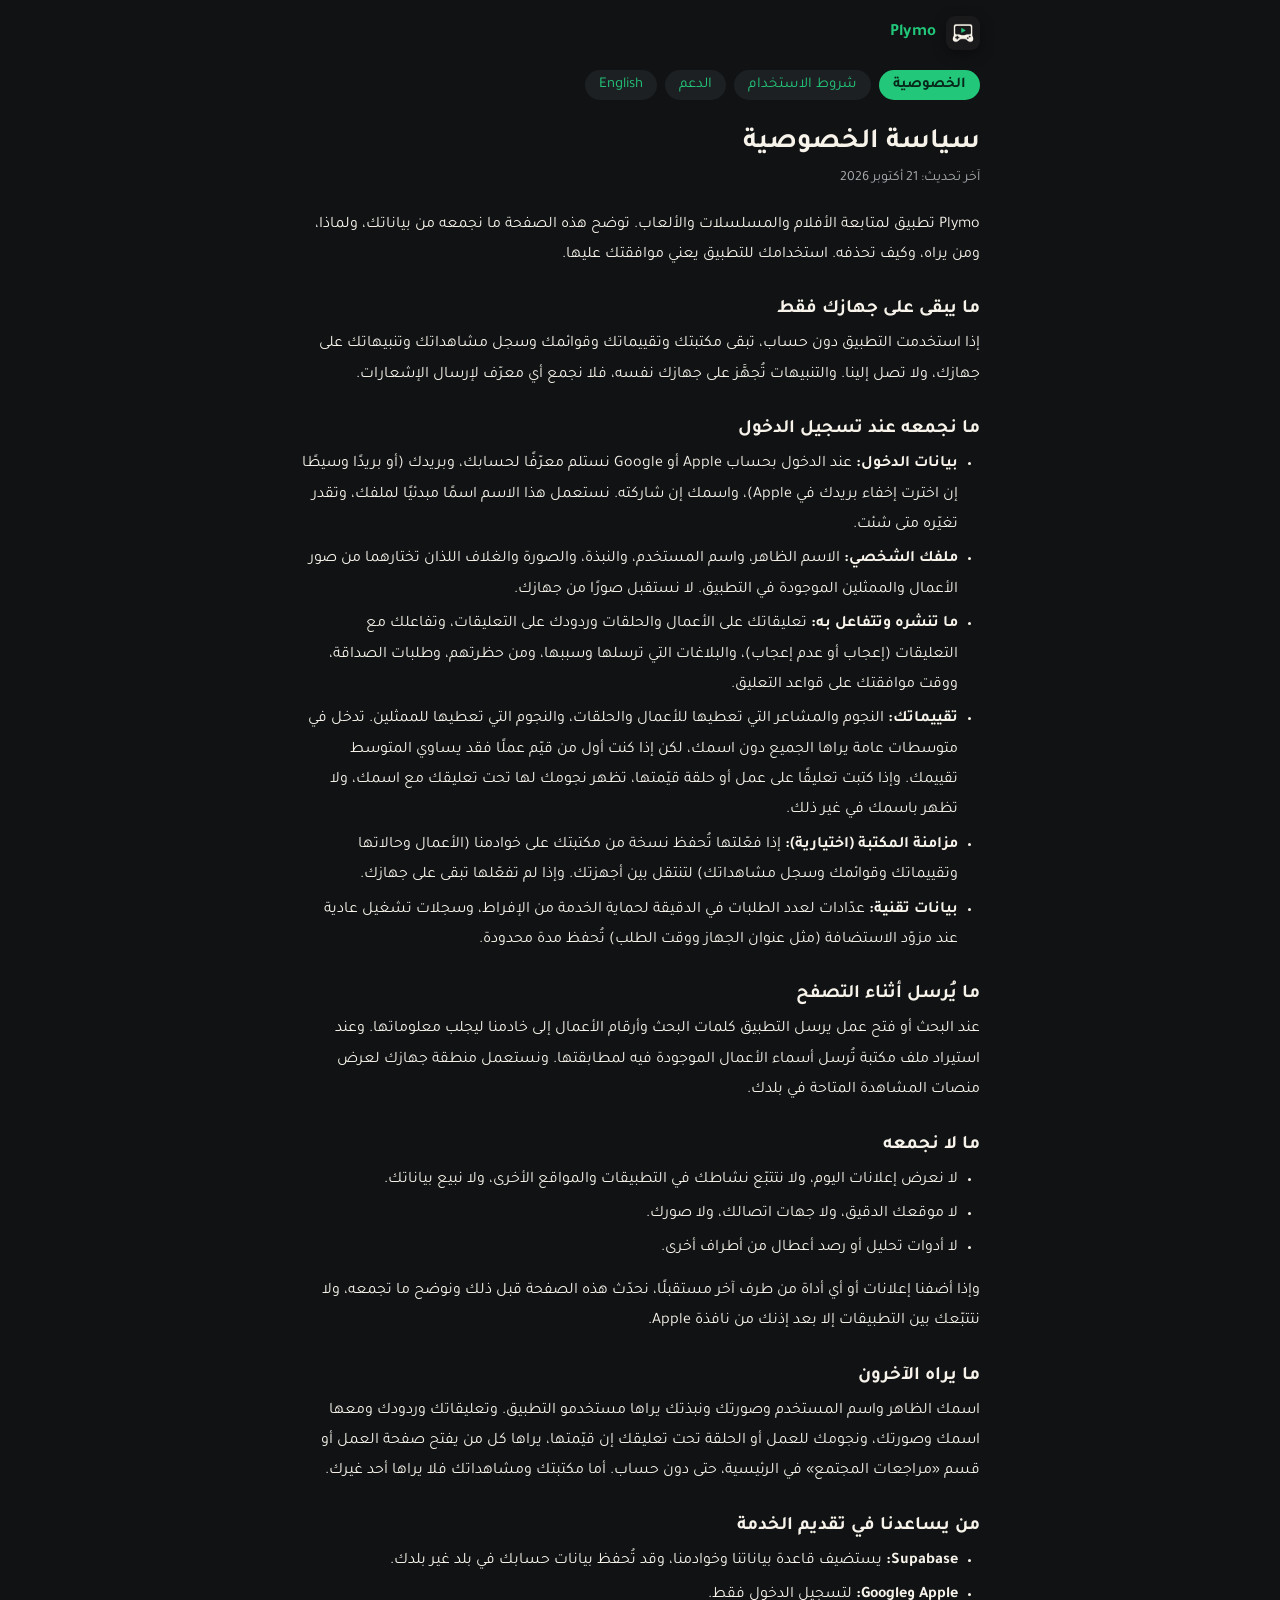
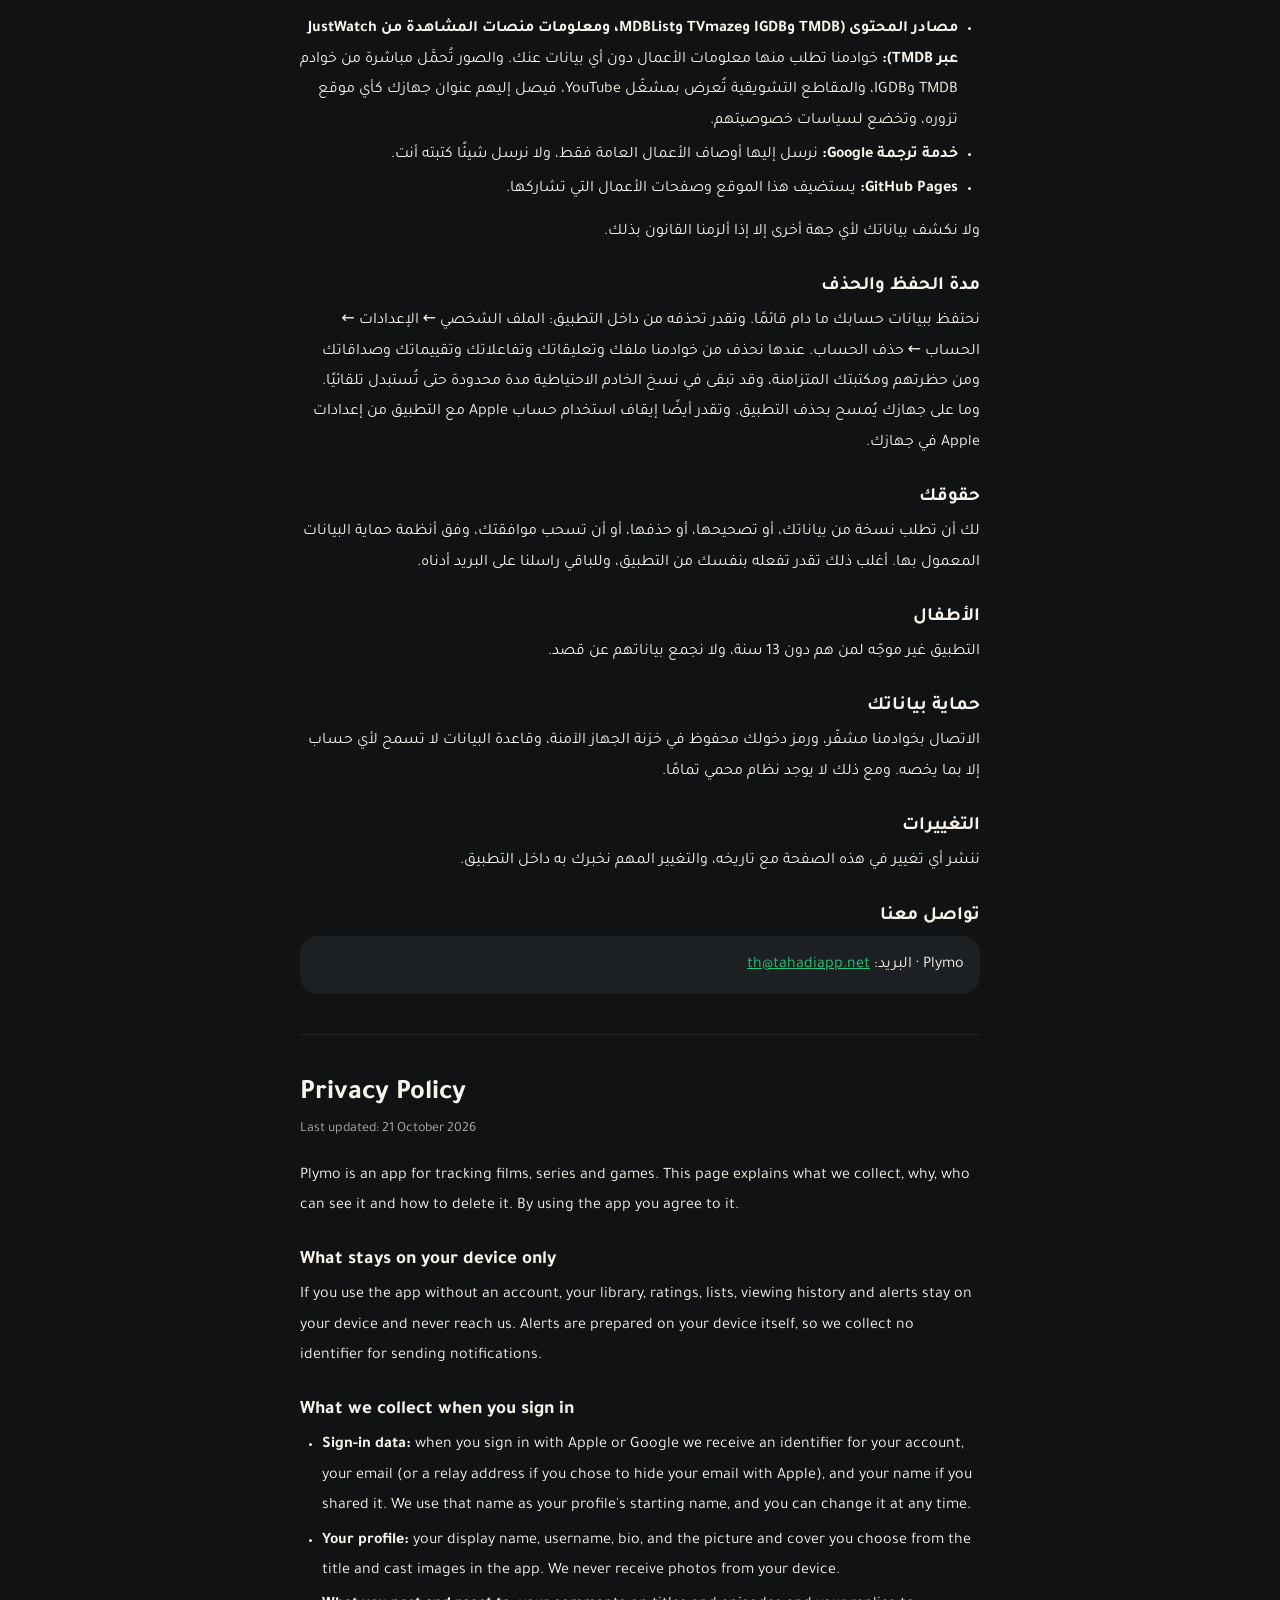
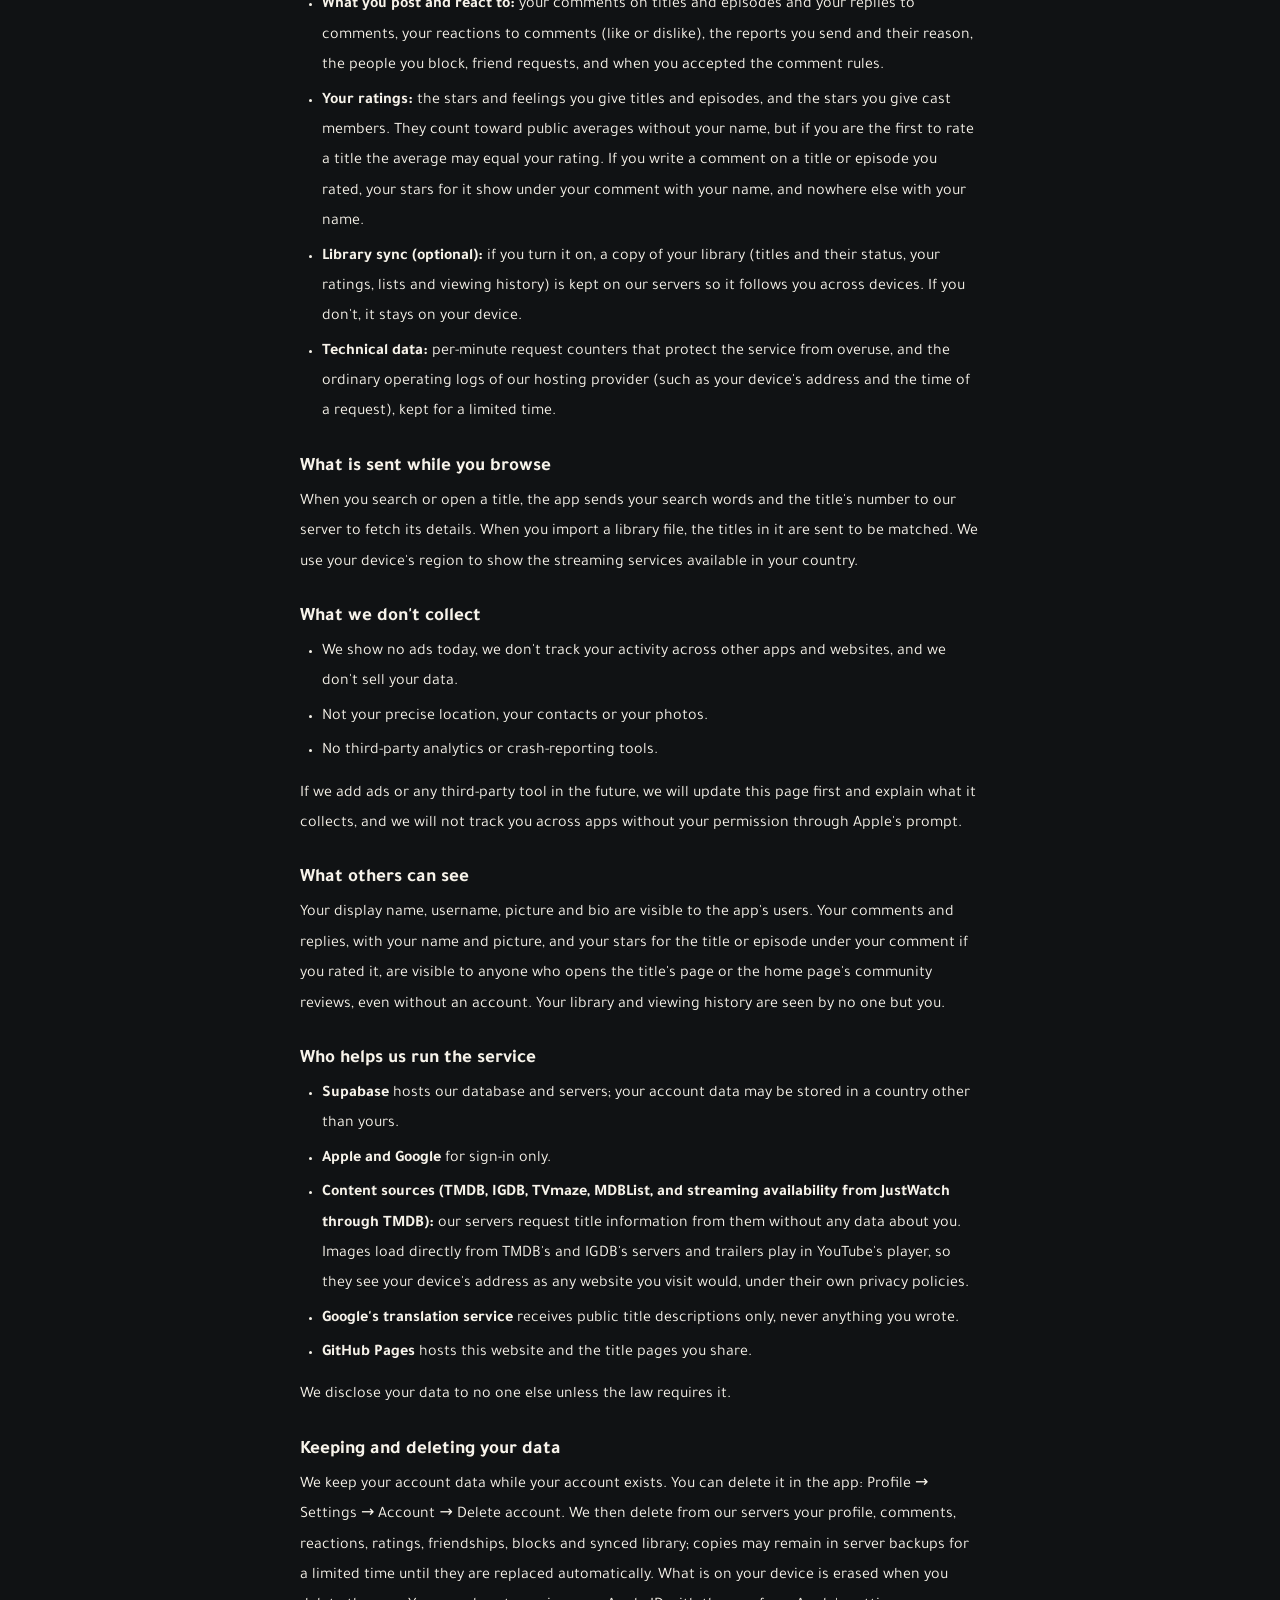
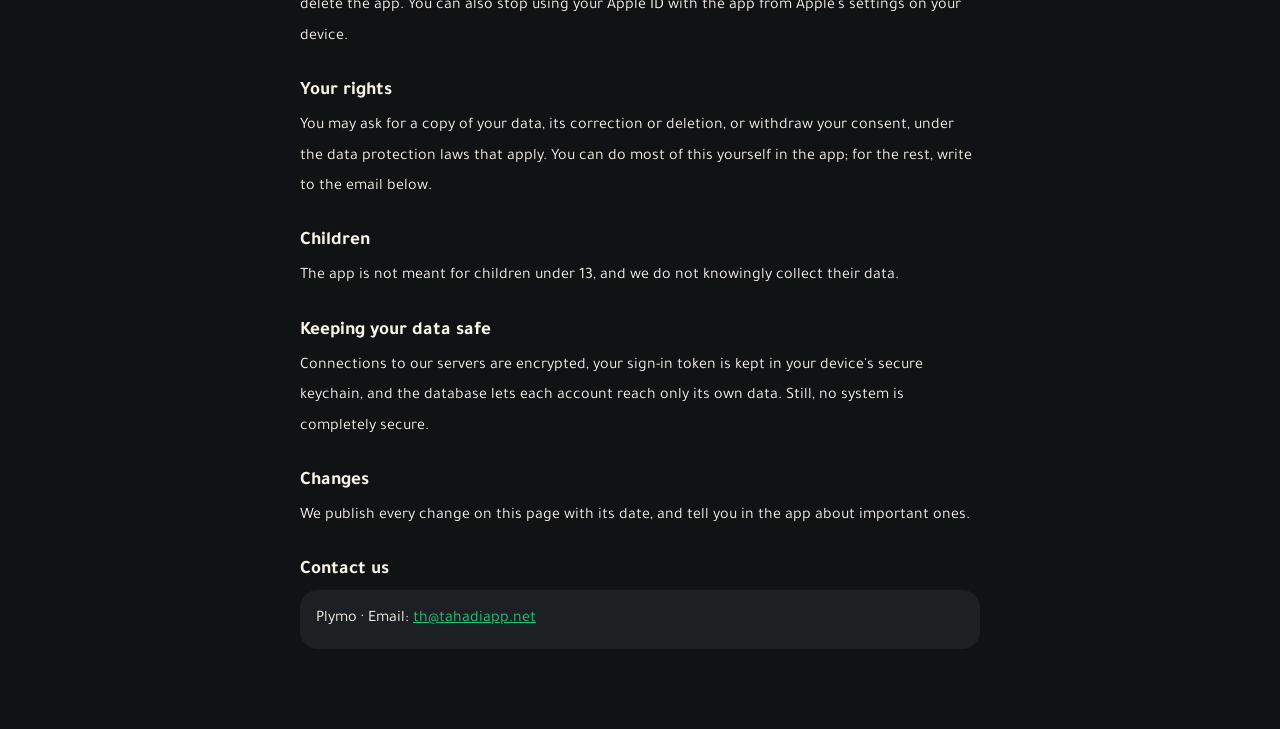
==== privacy/index.html @ 6cb7825c "Privacy, terms and support pages, with the support email" ====
<!doctype html>
<html lang="ar" dir="rtl">
<head>
  <meta charset="utf-8">
  <meta name="viewport" content="width=device-width, initial-scale=1, viewport-fit=cover">
  <meta http-equiv="Content-Security-Policy" content="default-src 'none'; style-src 'self'; font-src 'self'; img-src 'self'; base-uri 'none'; form-action 'none'">
  <meta name="referrer" content="no-referrer">
  <meta name="theme-color" content="#101214">
  <title>سياسة الخصوصية · Plymo</title>
  <meta name="description" content="ما يجمعه Plymo من بياناتك، ومن يراها، وكيف تحذفها.">
  <link rel="icon" href="../assets/icon-192.png">
  <link rel="apple-touch-icon" href="../apple-touch-icon.png">
  <link rel="stylesheet" href="../assets/site.css">
</head>
<body>
  <main class="shell doc">
    <a class="brand" href="../">
      <img src="../assets/icon-192.png" alt="" width="34" height="34">
      <span>Plymo</span>
    </a>
    <nav class="doc-nav" aria-label="صفحات Plymo">
      <a href="../privacy/" aria-current="page">الخصوصية</a>
      <a href="../terms/">شروط الاستخدام</a>
      <a href="../support/">الدعم</a>
      <a href="#en" lang="en" dir="ltr">English</a>
    </nav>

    <article>
      <h1>سياسة الخصوصية</h1>
      <p class="updated">آخر تحديث: 21 أكتوبر 2026</p>
      <p>Plymo تطبيق لمتابعة الأفلام والمسلسلات والألعاب. توضح هذه الصفحة ما نجمعه من بياناتك، ولماذا، ومن يراه، وكيف تحذفه. استخدامك للتطبيق يعني موافقتك عليها.</p>

      <h2>ما يبقى على جهازك فقط</h2>
      <p>إذا استخدمت التطبيق دون حساب، تبقى مكتبتك وتقييماتك وقوائمك وسجل مشاهداتك وتنبيهاتك على جهازك، ولا تصل إلينا. والتنبيهات تُجهَّز على جهازك نفسه، فلا نجمع أي معرّف لإرسال الإشعارات.</p>

      <h2>ما نجمعه عند تسجيل الدخول</h2>
      <ul>
        <li><strong>بيانات الدخول:</strong> عند الدخول بحساب Apple أو Google نستلم معرّفًا لحسابك، وبريدك (أو بريدًا وسيطًا إن اخترت إخفاء بريدك في Apple)، واسمك إن شاركته. نستعمل هذا الاسم اسمًا مبدئيًا لملفك، وتقدر تغيّره متى شئت.</li>
        <li><strong>ملفك الشخصي:</strong> الاسم الظاهر، واسم المستخدم، والنبذة، والصورة والغلاف اللذان تختارهما من صور الأعمال والممثلين الموجودة في التطبيق. لا نستقبل صورًا من جهازك.</li>
        <li><strong>ما تنشره وتتفاعل به:</strong> تعليقاتك على الأعمال والحلقات وردودك على التعليقات، وتفاعلك مع التعليقات (إعجاب أو عدم إعجاب)، والبلاغات التي ترسلها وسببها، ومن حظرتهم، وطلبات الصداقة، ووقت موافقتك على قواعد التعليق.</li>
        <li><strong>تقييماتك:</strong> النجوم والمشاعر التي تعطيها للأعمال والحلقات، والنجوم التي تعطيها للممثلين. تدخل في متوسطات عامة يراها الجميع دون اسمك، لكن إذا كنت أول من قيّم عملًا فقد يساوي المتوسط تقييمك. وإذا كتبت تعليقًا على عمل أو حلقة قيّمتها، تظهر نجومك لها تحت تعليقك مع اسمك، ولا تظهر باسمك في غير ذلك.</li>
        <li><strong>مزامنة المكتبة (اختيارية):</strong> إذا فعّلتها تُحفظ نسخة من مكتبتك على خوادمنا (الأعمال وحالاتها وتقييماتك وقوائمك وسجل مشاهداتك) لتنتقل بين أجهزتك. وإذا لم تفعّلها تبقى على جهازك.</li>
        <li><strong>بيانات تقنية:</strong> عدّادات لعدد الطلبات في الدقيقة لحماية الخدمة من الإفراط، وسجلات تشغيل عادية عند مزوّد الاستضافة (مثل عنوان الجهاز ووقت الطلب) تُحفظ مدة محدودة.</li>
      </ul>

      <h2>ما يُرسل أثناء التصفح</h2>
      <p>عند البحث أو فتح عمل يرسل التطبيق كلمات البحث وأرقام الأعمال إلى خادمنا ليجلب معلوماتها. وعند استيراد ملف مكتبة تُرسل أسماء الأعمال الموجودة فيه لمطابقتها. ونستعمل منطقة جهازك لعرض منصات المشاهدة المتاحة في بلدك.</p>

      <h2>ما لا نجمعه</h2>
      <ul>
        <li>لا نعرض إعلانات اليوم، ولا نتتبّع نشاطك في التطبيقات والمواقع الأخرى، ولا نبيع بياناتك.</li>
        <li>لا موقعك الدقيق، ولا جهات اتصالك، ولا صورك.</li>
        <li>لا أدوات تحليل أو رصد أعطال من أطراف أخرى.</li>
      </ul>
      <p>وإذا أضفنا إعلانات أو أي أداة من طرف آخر مستقبلًا، نحدّث هذه الصفحة قبل ذلك ونوضح ما تجمعه، ولا نتتبّعك بين التطبيقات إلا بعد إذنك من نافذة Apple.</p>

      <h2>ما يراه الآخرون</h2>
      <p>اسمك الظاهر واسم المستخدم وصورتك ونبذتك يراها مستخدمو التطبيق. وتعليقاتك وردودك ومعها اسمك وصورتك، ونجومك للعمل أو الحلقة تحت تعليقك إن قيّمتها، يراها كل من يفتح صفحة العمل أو قسم «مراجعات المجتمع» في الرئيسية، حتى دون حساب. أما مكتبتك ومشاهداتك فلا يراها أحد غيرك.</p>

      <h2>من يساعدنا في تقديم الخدمة</h2>
      <ul>
        <li><strong>Supabase:</strong> يستضيف قاعدة بياناتنا وخوادمنا، وقد تُحفظ بيانات حسابك في بلد غير بلدك.</li>
        <li><strong>Apple وGoogle:</strong> لتسجيل الدخول فقط.</li>
        <li><strong>مصادر المحتوى (TMDB وIGDB وTVmaze وMDBList، ومعلومات منصات المشاهدة من JustWatch عبر TMDB):</strong> خوادمنا تطلب منها معلومات الأعمال دون أي بيانات عنك. والصور تُحمَّل مباشرة من خوادم TMDB وIGDB، والمقاطع التشويقية تُعرض بمشغّل YouTube، فيصل إليهم عنوان جهازك كأي موقع تزوره، وتخضع لسياسات خصوصيتهم.</li>
        <li><strong>خدمة ترجمة Google:</strong> نرسل إليها أوصاف الأعمال العامة فقط، ولا نرسل شيئًا كتبته أنت.</li>
        <li><strong>GitHub Pages:</strong> يستضيف هذا الموقع وصفحات الأعمال التي تشاركها.</li>
      </ul>
      <p>ولا نكشف بياناتك لأي جهة أخرى إلا إذا ألزمنا القانون بذلك.</p>

      <h2>مدة الحفظ والحذف</h2>
      <p>نحتفظ ببيانات حسابك ما دام قائمًا. وتقدر تحذفه من داخل التطبيق: الملف الشخصي ← الإعدادات ← الحساب ← حذف الحساب. عندها نحذف من خوادمنا ملفك وتعليقاتك وتفاعلاتك وتقييماتك وصداقاتك ومن حظرتهم ومكتبتك المتزامنة، وقد تبقى في نسخ الخادم الاحتياطية مدة محدودة حتى تُستبدل تلقائيًا. وما على جهازك يُمسح بحذف التطبيق. وتقدر أيضًا إيقاف استخدام حساب Apple مع التطبيق من إعدادات Apple في جهازك.</p>

      <h2>حقوقك</h2>
      <p>لك أن تطلب نسخة من بياناتك، أو تصحيحها، أو حذفها، أو أن تسحب موافقتك، وفق أنظمة حماية البيانات المعمول بها. أغلب ذلك تقدر تفعله بنفسك من التطبيق، وللباقي راسلنا على البريد أدناه.</p>

      <h2>الأطفال</h2>
      <p>التطبيق غير موجّه لمن هم دون 13 سنة، ولا نجمع بياناتهم عن قصد.</p>

      <h2>حماية بياناتك</h2>
      <p>الاتصال بخوادمنا مشفّر، ورمز دخولك محفوظ في خزنة الجهاز الآمنة، وقاعدة البيانات لا تسمح لأي حساب إلا بما يخصه. ومع ذلك لا يوجد نظام محمي تمامًا.</p>

      <h2>التغييرات</h2>
      <p>ننشر أي تغيير في هذه الصفحة مع تاريخه، والتغيير المهم نخبرك به داخل التطبيق.</p>

      <h2>تواصل معنا</h2>
      <p class="contact">Plymo · البريد: <a href="mailto:th@tahadiapp.net" dir="ltr">th@tahadiapp.net</a></p>
    </article>

    <article id="en" lang="en" dir="ltr">
      <h1>Privacy Policy</h1>
      <p class="updated">Last updated: 21 October 2026</p>
      <p>Plymo is an app for tracking films, series and games. This page explains what we collect, why, who can see it and how to delete it. By using the app you agree to it.</p>

      <h2>What stays on your device only</h2>
      <p>If you use the app without an account, your library, ratings, lists, viewing history and alerts stay on your device and never reach us. Alerts are prepared on your device itself, so we collect no identifier for sending notifications.</p>

      <h2>What we collect when you sign in</h2>
      <ul>
        <li><strong>Sign-in data:</strong> when you sign in with Apple or Google we receive an identifier for your account, your email (or a relay address if you chose to hide your email with Apple), and your name if you shared it. We use that name as your profile's starting name, and you can change it at any time.</li>
        <li><strong>Your profile:</strong> your display name, username, bio, and the picture and cover you choose from the title and cast images in the app. We never receive photos from your device.</li>
        <li><strong>What you post and react to:</strong> your comments on titles and episodes and your replies to comments, your reactions to comments (like or dislike), the reports you send and their reason, the people you block, friend requests, and when you accepted the comment rules.</li>
        <li><strong>Your ratings:</strong> the stars and feelings you give titles and episodes, and the stars you give cast members. They count toward public averages without your name, but if you are the first to rate a title the average may equal your rating. If you write a comment on a title or episode you rated, your stars for it show under your comment with your name, and nowhere else with your name.</li>
        <li><strong>Library sync (optional):</strong> if you turn it on, a copy of your library (titles and their status, your ratings, lists and viewing history) is kept on our servers so it follows you across devices. If you don't, it stays on your device.</li>
        <li><strong>Technical data:</strong> per-minute request counters that protect the service from overuse, and the ordinary operating logs of our hosting provider (such as your device's address and the time of a request), kept for a limited time.</li>
      </ul>

      <h2>What is sent while you browse</h2>
      <p>When you search or open a title, the app sends your search words and the title's number to our server to fetch its details. When you import a library file, the titles in it are sent to be matched. We use your device's region to show the streaming services available in your country.</p>

      <h2>What we don't collect</h2>
      <ul>
        <li>We show no ads today, we don't track your activity across other apps and websites, and we don't sell your data.</li>
        <li>Not your precise location, your contacts or your photos.</li>
        <li>No third-party analytics or crash-reporting tools.</li>
      </ul>
      <p>If we add ads or any third-party tool in the future, we will update this page first and explain what it collects, and we will not track you across apps without your permission through Apple's prompt.</p>

      <h2>What others can see</h2>
      <p>Your display name, username, picture and bio are visible to the app's users. Your comments and replies, with your name and picture, and your stars for the title or episode under your comment if you rated it, are visible to anyone who opens the title's page or the home page's community reviews, even without an account. Your library and viewing history are seen by no one but you.</p>

      <h2>Who helps us run the service</h2>
      <ul>
        <li><strong>Supabase</strong> hosts our database and servers; your account data may be stored in a country other than yours.</li>
        <li><strong>Apple and Google</strong> for sign-in only.</li>
        <li><strong>Content sources (TMDB, IGDB, TVmaze, MDBList, and streaming availability from JustWatch through TMDB):</strong> our servers request title information from them without any data about you. Images load directly from TMDB's and IGDB's servers and trailers play in YouTube's player, so they see your device's address as any website you visit would, under their own privacy policies.</li>
        <li><strong>Google's translation service</strong> receives public title descriptions only, never anything you wrote.</li>
        <li><strong>GitHub Pages</strong> hosts this website and the title pages you share.</li>
      </ul>
      <p>We disclose your data to no one else unless the law requires it.</p>

      <h2>Keeping and deleting your data</h2>
      <p>We keep your account data while your account exists. You can delete it in the app: Profile → Settings → Account → Delete account. We then delete from our servers your profile, comments, reactions, ratings, friendships, blocks and synced library; copies may remain in server backups for a limited time until they are replaced automatically. What is on your device is erased when you delete the app. You can also stop using your Apple ID with the app from Apple's settings on your device.</p>

      <h2>Your rights</h2>
      <p>You may ask for a copy of your data, its correction or deletion, or withdraw your consent, under the data protection laws that apply. You can do most of this yourself in the app; for the rest, write to the email below.</p>

      <h2>Children</h2>
      <p>The app is not meant for children under 13, and we do not knowingly collect their data.</p>

      <h2>Keeping your data safe</h2>
      <p>Connections to our servers are encrypted, your sign-in token is kept in your device's secure keychain, and the database lets each account reach only its own data. Still, no system is completely secure.</p>

      <h2>Changes</h2>
      <p>We publish every change on this page with its date, and tell you in the app about important ones.</p>

      <h2>Contact us</h2>
      <p class="contact">Plymo · Email: <a href="mailto:th@tahadiapp.net" dir="ltr">th@tahadiapp.net</a></p>
    </article>
  </main>
</body>
</html>
---- assets/site.css ----
/* Plymo's shared-title page: the app's own title page on the web, in its
   colours (the icon's near-black, cream and green; no purple). */
@font-face {
  font-family: 'Tajawal';
  src: url('fonts/Tajawal-Regular.ttf') format('truetype');
  font-weight: 400;
  font-display: swap;
}
@font-face {
  font-family: 'Tajawal';
  src: url('fonts/Tajawal-Bold.ttf') format('truetype');
  font-weight: 700;
  font-display: swap;
}

:root {
  --page: #101214;
  --card: #1d2023;
  --card-high: #26292d;
  --line: rgba(247, 243, 234, .08);
  --text: #f7f3ea;
  --muted: #a9aeb1;
  --green: #22c77a;
  --on-green: #06281a;
  --radius: 18px;
  color-scheme: dark;
}

* { box-sizing: border-box; }

html, body { margin: 0; }

body {
  background: var(--page);
  color: var(--text);
  font-family: 'Tajawal', -apple-system, 'SF Pro Text', system-ui, sans-serif;
  font-variant-numeric: lining-nums;
  -webkit-font-smoothing: antialiased;
  min-height: 100vh;
}

.backdrop {
  position: absolute;
  inset: 0 0 auto 0;
  height: 300px;
  background: center / cover no-repeat;
  opacity: 0;
  transition: opacity .5s ease;
}
.backdrop.shown { opacity: 1; }
.backdrop::after {
  content: '';
  position: absolute;
  inset: 0;
  background: linear-gradient(
    to bottom,
    rgba(16, 18, 20, .45) 0%,
    rgba(16, 18, 20, 0) 30%,
    rgba(16, 18, 20, .15) 55%,
    var(--page) 100%
  );
}

.shell {
  position: relative;
  max-width: 560px;
  margin: 0 auto;
  padding: 0 20px 40px;
}

.brand {
  display: flex;
  align-items: center;
  gap: 10px;
  padding: max(16px, env(safe-area-inset-top)) 0 0;
  color: var(--text);
  text-decoration: none;
  font-weight: 700;
  font-size: 17px;
  letter-spacing: .2px;
}
.brand img {
  width: 34px;
  height: 34px;
  border-radius: 9px;
  box-shadow: 0 4px 14px rgba(0, 0, 0, .35);
}

.heading {
  display: flex;
  gap: 16px;
  align-items: flex-start;
  /* The poster climbs 44 points into the picture, as in the app, and the
     name starts on the picture's solid foot. */
  margin-top: 206px;
}

.poster {
  flex: 0 0 124px;
  aspect-ratio: 2 / 3;
  border-radius: 14px;
  background: var(--card) center / cover no-repeat;
  box-shadow: 0 8px 18px rgba(0, 0, 0, .35);
}

.words { flex: 1; min-width: 0; padding-top: 34px; }

h1 {
  margin: 0;
  font-size: 24px;
  line-height: 1.25;
  font-weight: 700;
  overflow-wrap: anywhere;
}

.facts {
  margin: 8px 0 0;
  color: var(--muted);
  font-size: 15px;
  line-height: 1.5;
}

.score {
  display: inline-flex;
  align-items: center;
  gap: 6px;
  direction: ltr;
  height: 30px;
  margin-top: 14px;
  padding: 0 10px;
  border-radius: 999px;
  background: var(--card-high);
  font-family: -apple-system, 'SF Pro Text', system-ui, sans-serif;
  font-weight: 600;
  font-size: 13.5px;
}
.score img { height: 13.5px; }

.synopsis {
  margin: 22px 0 0;
  padding: 18px 20px;
  border-radius: var(--radius);
  background: var(--card);
  border: 1px solid var(--line);
  font-size: 16px;
  line-height: 1.75;
  white-space: pre-line;
}

.actions { display: grid; gap: 10px; margin-top: 22px; }

.button {
  display: flex;
  align-items: center;
  justify-content: center;
  gap: 10px;
  height: 54px;
  border-radius: 16px;
  font: inherit;
  font-size: 17px;
  font-weight: 700;
  text-decoration: none;
}
.button.primary { background: var(--green); color: var(--on-green); }
.button.primary:active { filter: brightness(.92); }
.button.soon {
  background: var(--card);
  color: var(--muted);
  border: 1px solid var(--line);
  font-weight: 400;
  font-size: 15px;
}
.button svg { width: 20px; height: 20px; }

.pitch {
  margin: 26px 0 0;
  color: var(--muted);
  font-size: 14px;
  line-height: 1.7;
  text-align: center;
}

footer {
  display: flex;
  align-items: center;
  justify-content: center;
  gap: 10px;
  margin-top: 34px;
  color: #6f7478;
  font-size: 12px;
  line-height: 1.5;
  text-align: center;
}
footer img { height: 11px; flex: none; }

/* While the title is read, grey shapes stand where it will be. */
.loading .poster,
.loading h1,
.loading .facts,
.loading .synopsis {
  background: var(--card);
  color: transparent;
  animation: breathe 1.4s ease-in-out infinite;
}
.loading h1 { width: 70%; height: 30px; border-radius: 8px; }
.loading .facts { width: 90%; height: 18px; border-radius: 6px; }
.loading .synopsis { height: 132px; }
@keyframes breathe { 50% { opacity: .55; } }

.problem { margin-top: 200px; text-align: center; }
.problem p { color: var(--muted); font-size: 16px; line-height: 1.7; }
.problem button {
  margin-top: 12px;
  padding: 0 22px;
  height: 46px;
  border: 0;
  border-radius: 14px;
  background: var(--card-high);
  color: var(--text);
  font: inherit;
  font-weight: 700;
}

[hidden] { display: none !important; }

@media (prefers-reduced-motion: reduce) {
  .backdrop { transition: none; }
  .loading * { animation: none !important; }
}

/* The site's front page: the icon, the name and what the app does. */
.home {
  display: flex;
  flex-direction: column;
  align-items: center;
  justify-content: center;
  min-height: 100vh;
  text-align: center;
}
.home-icon {
  width: 112px;
  height: 112px;
  border-radius: 26px;
  box-shadow: 0 10px 30px rgba(0, 0, 0, .45);
}
.home h1 { margin-top: 18px; font-size: 30px; }
.home .pitch { max-width: 360px; margin-top: 12px; }
.home .actions { width: 100%; max-width: 360px; margin-top: 26px; }

/* The privacy, terms and support pages: a readable document in Arabic,
   then the same in English below it. */
.doc { max-width: 720px; }
.doc-nav {
  display: flex;
  flex-wrap: wrap;
  gap: 8px;
  margin: 20px 0 4px;
}
.doc-nav a {
  padding: 6px 14px;
  border-radius: 999px;
  background: var(--card);
  color: var(--muted);
  text-decoration: none;
  font-size: 15px;
}
.doc-nav a[aria-current="page"] { background: var(--green); color: var(--on-green); font-weight: 700; }
.doc article { padding: 4px 0 28px; }
.doc article + article { border-top: 1px solid var(--line); padding-top: 24px; }
.doc h1 { font-size: 28px; margin: 18px 0 4px; }
.doc h2 { font-size: 19px; margin: 28px 0 8px; }
.doc p, .doc li { font-size: 16px; line-height: 1.9; }
.doc p { margin: 0 0 12px; }
.doc ul { margin: 0 0 12px; padding-inline-start: 22px; }
.doc li { margin: 4px 0; }
.doc a { color: var(--green); }
.doc .updated { color: var(--muted); font-size: 14px; margin-bottom: 18px; }
.doc .contact { background: var(--card); border-radius: var(--radius); padding: 14px 16px; }
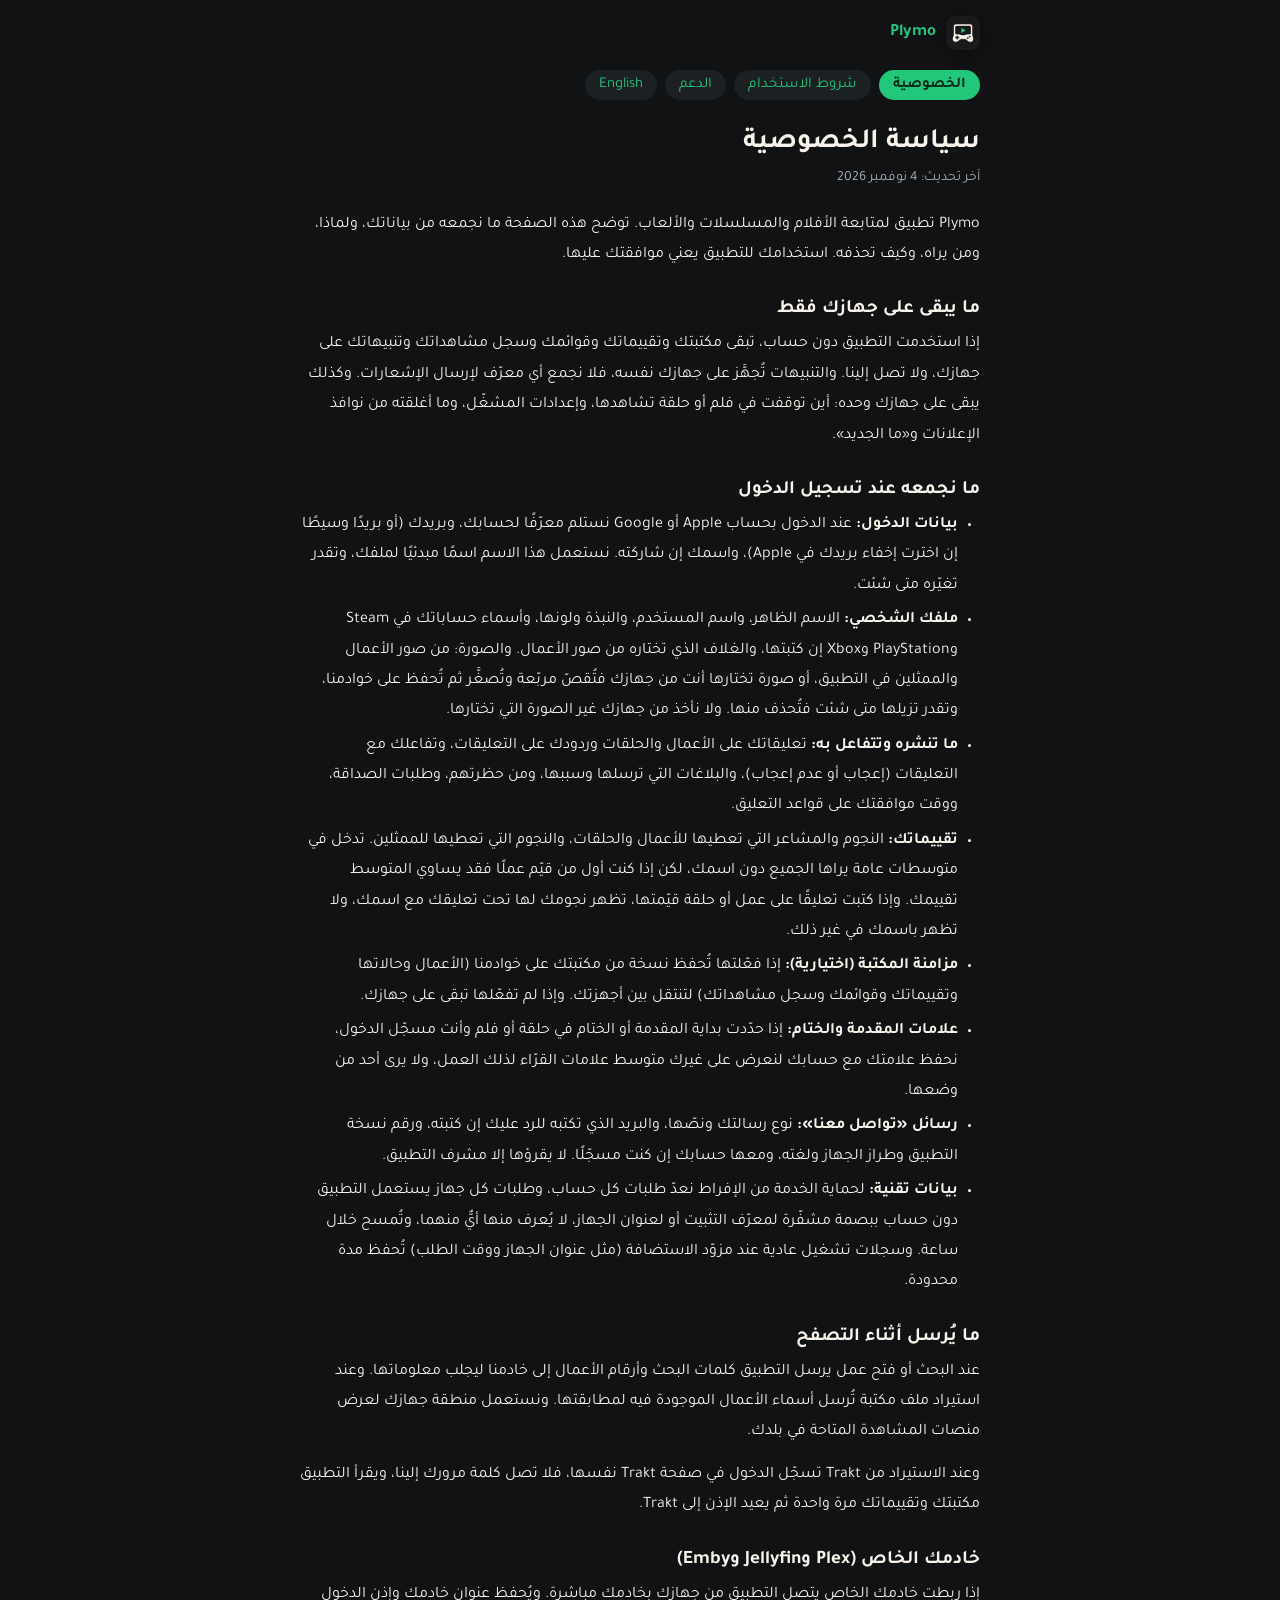
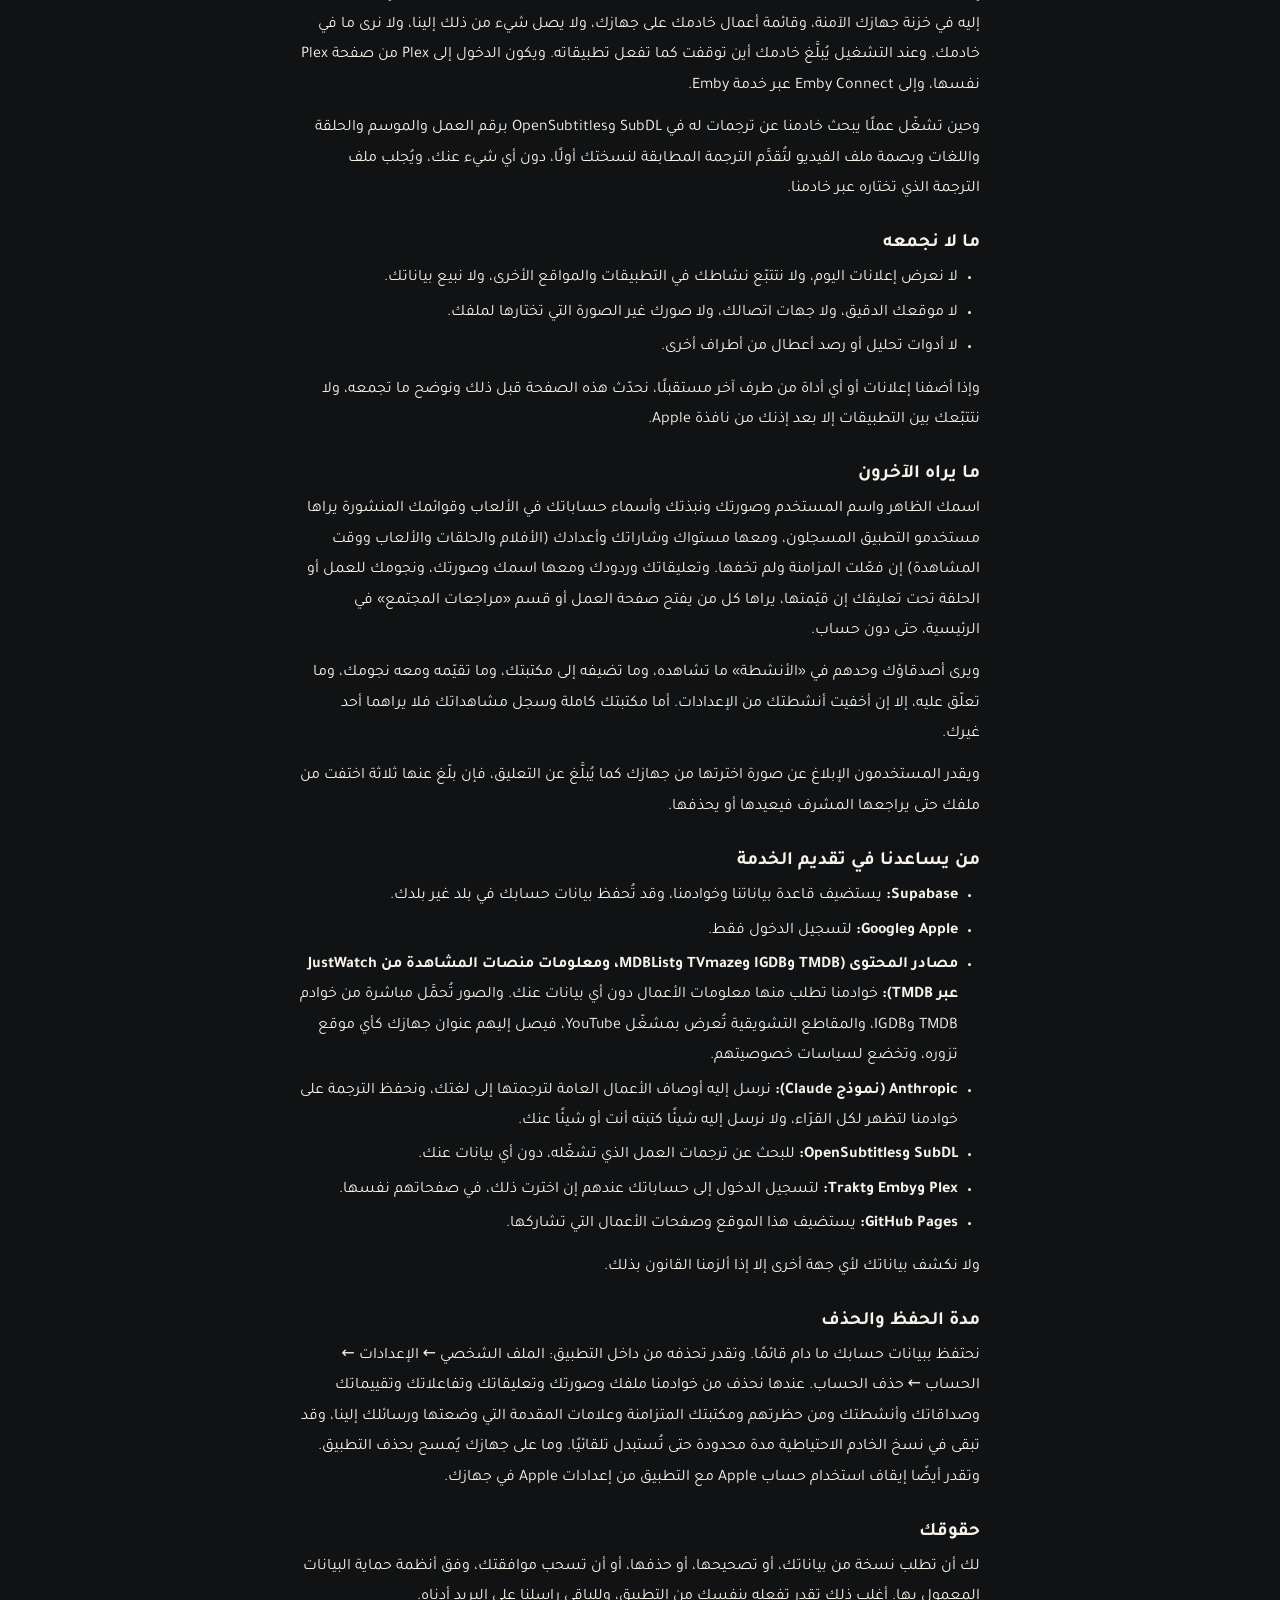
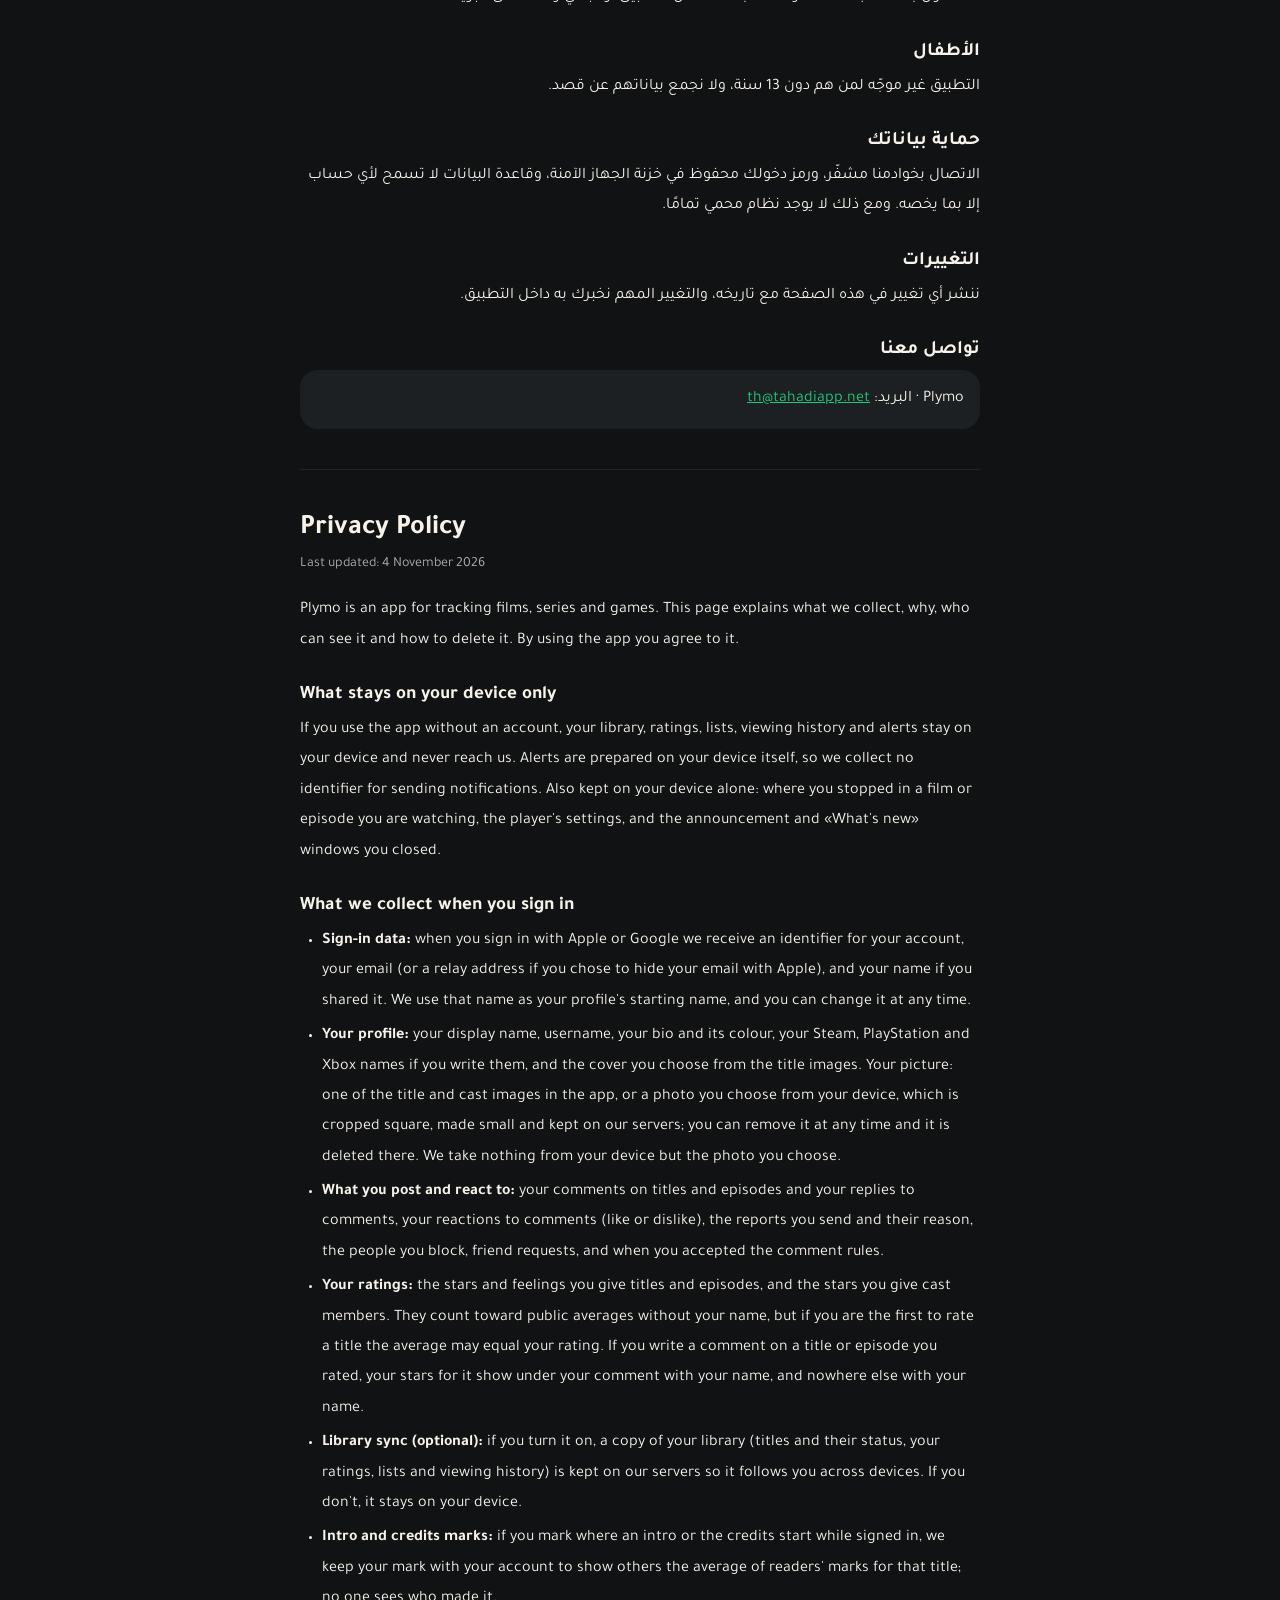
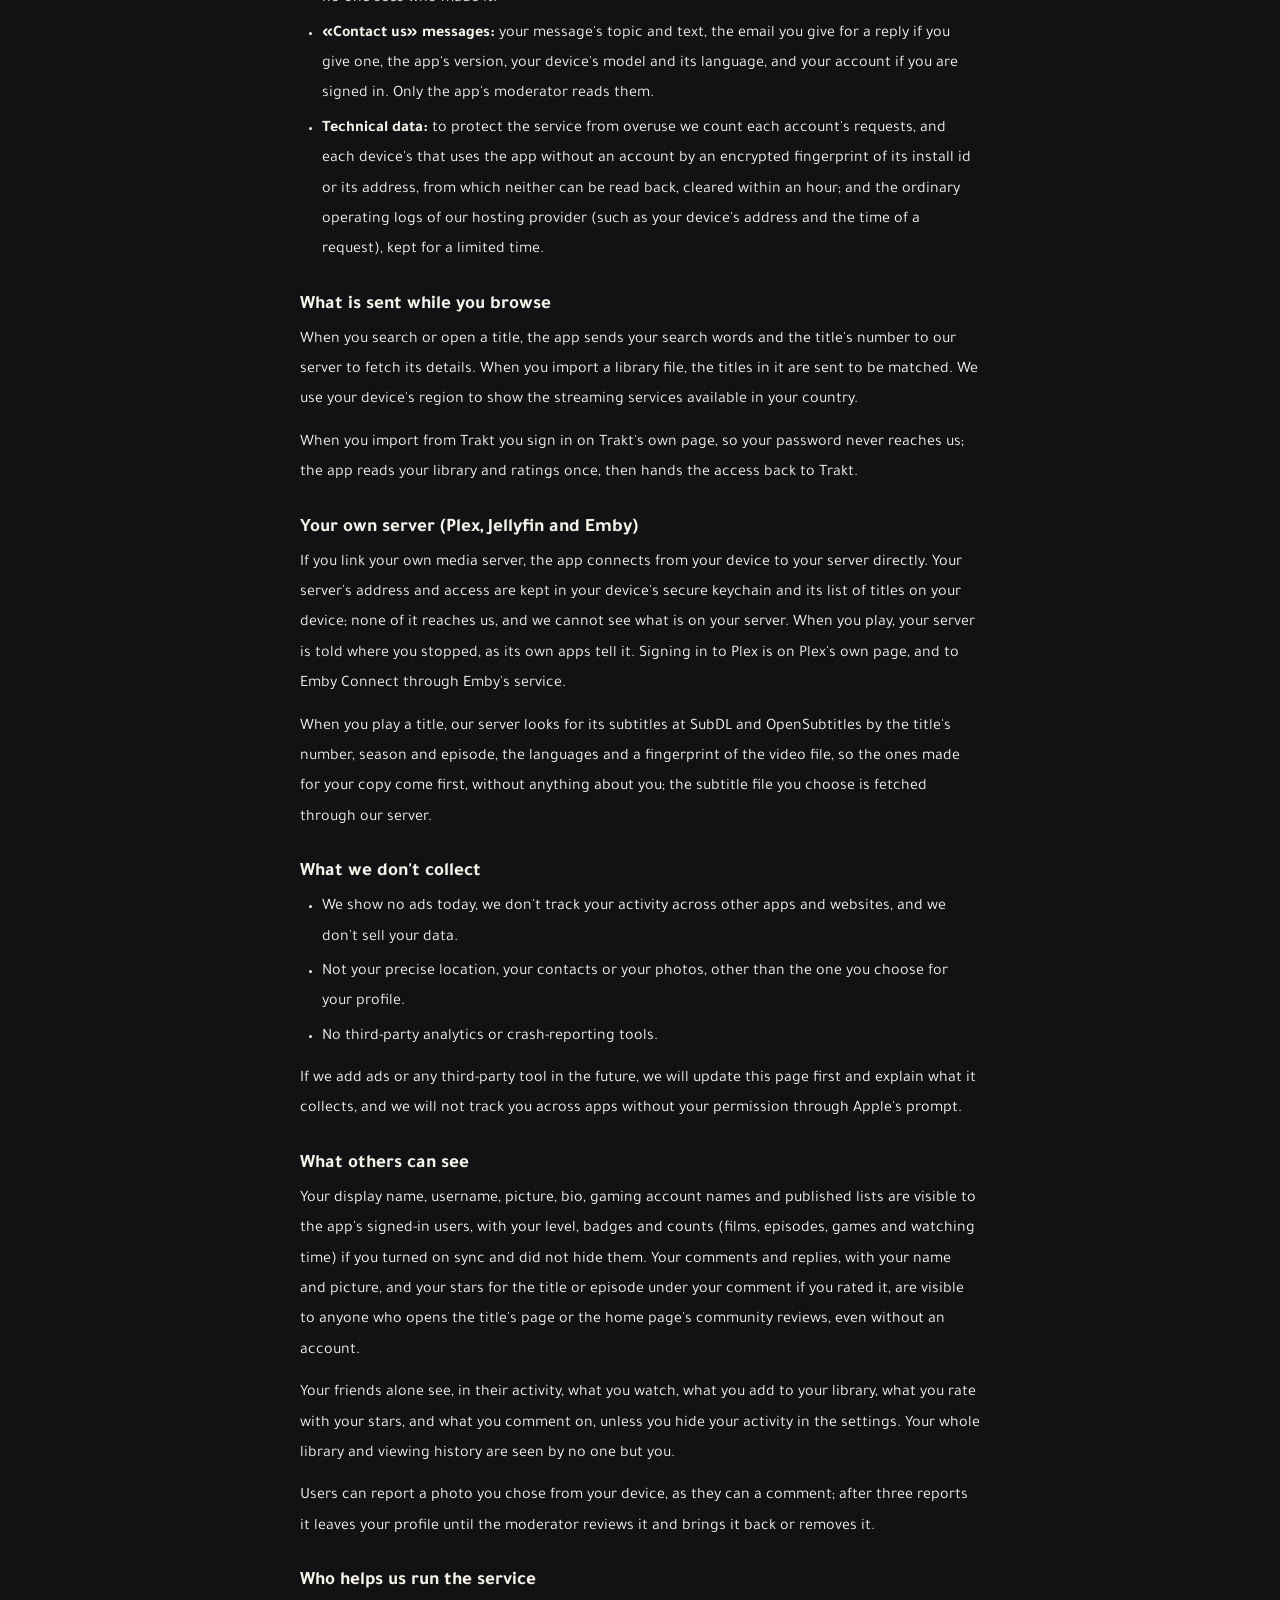
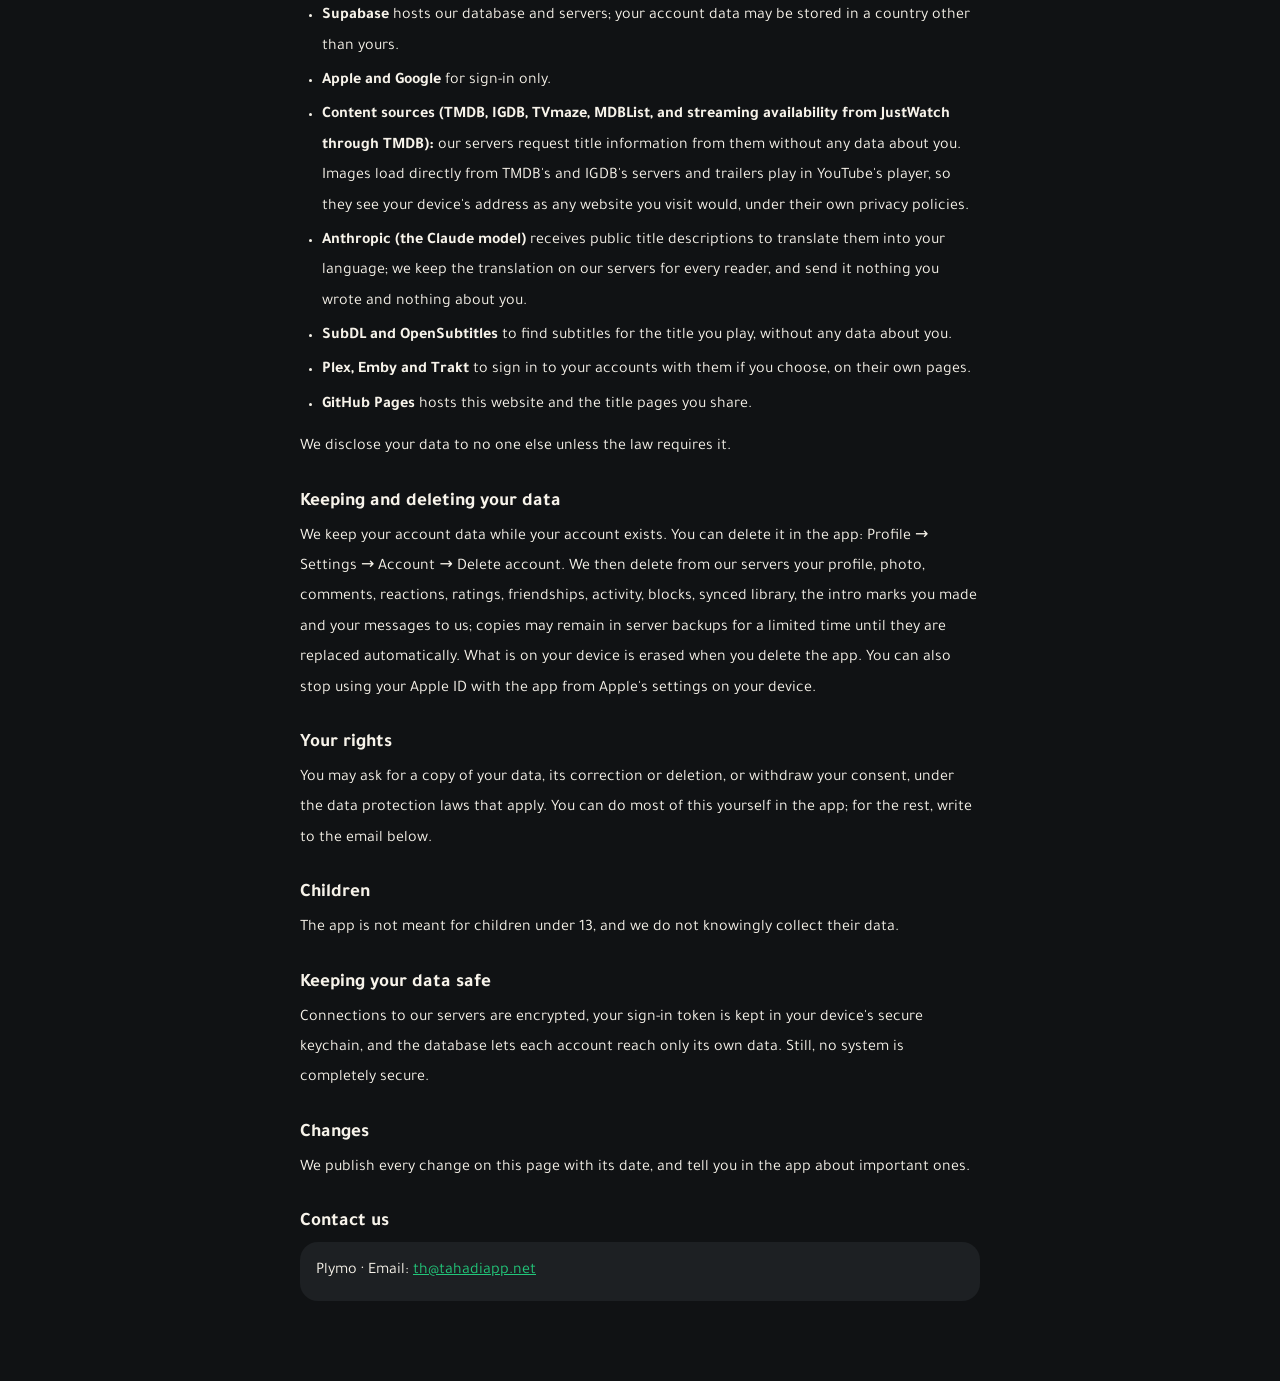
==== commit 43744465: "Privacy: Claude translation, your own server, player subtitles, contact messages, request limits" ====
--- a/privacy/index.html
+++ b/privacy/index.html
@@ -27,48 +27,59 @@
 
     <article>
       <h1>سياسة الخصوصية</h1>
-      <p class="updated">آخر تحديث: 21 أكتوبر 2026</p>
+      <p class="updated">آخر تحديث: 4 نوفمبر 2026</p>
       <p>Plymo تطبيق لمتابعة الأفلام والمسلسلات والألعاب. توضح هذه الصفحة ما نجمعه من بياناتك، ولماذا، ومن يراه، وكيف تحذفه. استخدامك للتطبيق يعني موافقتك عليها.</p>
 
       <h2>ما يبقى على جهازك فقط</h2>
-      <p>إذا استخدمت التطبيق دون حساب، تبقى مكتبتك وتقييماتك وقوائمك وسجل مشاهداتك وتنبيهاتك على جهازك، ولا تصل إلينا. والتنبيهات تُجهَّز على جهازك نفسه، فلا نجمع أي معرّف لإرسال الإشعارات.</p>
+      <p>إذا استخدمت التطبيق دون حساب، تبقى مكتبتك وتقييماتك وقوائمك وسجل مشاهداتك وتنبيهاتك على جهازك، ولا تصل إلينا. والتنبيهات تُجهَّز على جهازك نفسه، فلا نجمع أي معرّف لإرسال الإشعارات. وكذلك يبقى على جهازك وحده: أين توقفت في فلم أو حلقة تشاهدها، وإعدادات المشغّل، وما أغلقته من نوافذ الإعلانات و«ما الجديد».</p>
 
       <h2>ما نجمعه عند تسجيل الدخول</h2>
       <ul>
         <li><strong>بيانات الدخول:</strong> عند الدخول بحساب Apple أو Google نستلم معرّفًا لحسابك، وبريدك (أو بريدًا وسيطًا إن اخترت إخفاء بريدك في Apple)، واسمك إن شاركته. نستعمل هذا الاسم اسمًا مبدئيًا لملفك، وتقدر تغيّره متى شئت.</li>
-        <li><strong>ملفك الشخصي:</strong> الاسم الظاهر، واسم المستخدم، والنبذة، والصورة والغلاف اللذان تختارهما من صور الأعمال والممثلين الموجودة في التطبيق. لا نستقبل صورًا من جهازك.</li>
+        <li><strong>ملفك الشخصي:</strong> الاسم الظاهر، واسم المستخدم، والنبذة ولونها، وأسماء حساباتك في Steam وPlayStation وXbox إن كتبتها، والغلاف الذي تختاره من صور الأعمال. والصورة: من صور الأعمال والممثلين في التطبيق، أو صورة تختارها أنت من جهازك فتُقصّ مربّعة وتُصغَّر ثم تُحفظ على خوادمنا، وتقدر تزيلها متى شئت فتُحذف منها. ولا نأخذ من جهازك غير الصورة التي تختارها.</li>
         <li><strong>ما تنشره وتتفاعل به:</strong> تعليقاتك على الأعمال والحلقات وردودك على التعليقات، وتفاعلك مع التعليقات (إعجاب أو عدم إعجاب)، والبلاغات التي ترسلها وسببها، ومن حظرتهم، وطلبات الصداقة، ووقت موافقتك على قواعد التعليق.</li>
         <li><strong>تقييماتك:</strong> النجوم والمشاعر التي تعطيها للأعمال والحلقات، والنجوم التي تعطيها للممثلين. تدخل في متوسطات عامة يراها الجميع دون اسمك، لكن إذا كنت أول من قيّم عملًا فقد يساوي المتوسط تقييمك. وإذا كتبت تعليقًا على عمل أو حلقة قيّمتها، تظهر نجومك لها تحت تعليقك مع اسمك، ولا تظهر باسمك في غير ذلك.</li>
         <li><strong>مزامنة المكتبة (اختيارية):</strong> إذا فعّلتها تُحفظ نسخة من مكتبتك على خوادمنا (الأعمال وحالاتها وتقييماتك وقوائمك وسجل مشاهداتك) لتنتقل بين أجهزتك. وإذا لم تفعّلها تبقى على جهازك.</li>
-        <li><strong>بيانات تقنية:</strong> عدّادات لعدد الطلبات في الدقيقة لحماية الخدمة من الإفراط، وسجلات تشغيل عادية عند مزوّد الاستضافة (مثل عنوان الجهاز ووقت الطلب) تُحفظ مدة محدودة.</li>
+        <li><strong>علامات المقدمة والختام:</strong> إذا حدّدت بداية المقدمة أو الختام في حلقة أو فلم وأنت مسجّل الدخول، نحفظ علامتك مع حسابك لنعرض على غيرك متوسط علامات القرّاء لذلك العمل، ولا يرى أحد من وضعها.</li>
+        <li><strong>رسائل «تواصل معنا»:</strong> نوع رسالتك ونصّها، والبريد الذي تكتبه للرد عليك إن كتبته، ورقم نسخة التطبيق وطراز الجهاز ولغته، ومعها حسابك إن كنت مسجّلًا. لا يقرؤها إلا مشرف التطبيق.</li>
+        <li><strong>بيانات تقنية:</strong> لحماية الخدمة من الإفراط نعدّ طلبات كل حساب، وطلبات كل جهاز يستعمل التطبيق دون حساب ببصمة مشفّرة لمعرّف التثبيت أو لعنوان الجهاز، لا يُعرف منها أيٌّ منهما، وتُمسح خلال ساعة. وسجلات تشغيل عادية عند مزوّد الاستضافة (مثل عنوان الجهاز ووقت الطلب) تُحفظ مدة محدودة.</li>
       </ul>
 
       <h2>ما يُرسل أثناء التصفح</h2>
       <p>عند البحث أو فتح عمل يرسل التطبيق كلمات البحث وأرقام الأعمال إلى خادمنا ليجلب معلوماتها. وعند استيراد ملف مكتبة تُرسل أسماء الأعمال الموجودة فيه لمطابقتها. ونستعمل منطقة جهازك لعرض منصات المشاهدة المتاحة في بلدك.</p>
+      <p>وعند الاستيراد من Trakt تسجّل الدخول في صفحة Trakt نفسها، فلا تصل كلمة مرورك إلينا، ويقرأ التطبيق مكتبتك وتقييماتك مرة واحدة ثم يعيد الإذن إلى Trakt.</p>
+
+      <h2>خادمك الخاص (Plex وJellyfin وEmby)</h2>
+      <p>إذا ربطت خادمك الخاص يتصل التطبيق من جهازك بخادمك مباشرة. ويُحفظ عنوان خادمك وإذن الدخول إليه في خزنة جهازك الآمنة، وقائمة أعمال خادمك على جهازك، ولا يصل شيء من ذلك إلينا، ولا نرى ما في خادمك. وعند التشغيل يُبلَّغ خادمك أين توقفت كما تفعل تطبيقاته. ويكون الدخول إلى Plex من صفحة Plex نفسها، وإلى Emby Connect عبر خدمة Emby.</p>
+      <p>وحين تشغّل عملًا يبحث خادمنا عن ترجمات له في SubDL وOpenSubtitles برقم العمل والموسم والحلقة واللغات وبصمة ملف الفيديو لتُقدَّم الترجمة المطابقة لنسختك أولًا، دون أي شيء عنك، ويُجلب ملف الترجمة الذي تختاره عبر خادمنا.</p>
 
       <h2>ما لا نجمعه</h2>
       <ul>
         <li>لا نعرض إعلانات اليوم، ولا نتتبّع نشاطك في التطبيقات والمواقع الأخرى، ولا نبيع بياناتك.</li>
-        <li>لا موقعك الدقيق، ولا جهات اتصالك، ولا صورك.</li>
+        <li>لا موقعك الدقيق، ولا جهات اتصالك، ولا صورك غير الصورة التي تختارها لملفك.</li>
         <li>لا أدوات تحليل أو رصد أعطال من أطراف أخرى.</li>
       </ul>
       <p>وإذا أضفنا إعلانات أو أي أداة من طرف آخر مستقبلًا، نحدّث هذه الصفحة قبل ذلك ونوضح ما تجمعه، ولا نتتبّعك بين التطبيقات إلا بعد إذنك من نافذة Apple.</p>
 
       <h2>ما يراه الآخرون</h2>
-      <p>اسمك الظاهر واسم المستخدم وصورتك ونبذتك يراها مستخدمو التطبيق. وتعليقاتك وردودك ومعها اسمك وصورتك، ونجومك للعمل أو الحلقة تحت تعليقك إن قيّمتها، يراها كل من يفتح صفحة العمل أو قسم «مراجعات المجتمع» في الرئيسية، حتى دون حساب. أما مكتبتك ومشاهداتك فلا يراها أحد غيرك.</p>
+      <p>اسمك الظاهر واسم المستخدم وصورتك ونبذتك وأسماء حساباتك في الألعاب وقوائمك المنشورة يراها مستخدمو التطبيق المسجلون، ومعها مستواك وشاراتك وأعدادك (الأفلام والحلقات والألعاب ووقت المشاهدة) إن فعّلت المزامنة ولم تخفها. وتعليقاتك وردودك ومعها اسمك وصورتك، ونجومك للعمل أو الحلقة تحت تعليقك إن قيّمتها، يراها كل من يفتح صفحة العمل أو قسم «مراجعات المجتمع» في الرئيسية، حتى دون حساب.</p>
+      <p>ويرى أصدقاؤك وحدهم في «الأنشطة» ما تشاهده، وما تضيفه إلى مكتبتك، وما تقيّمه ومعه نجومك، وما تعلّق عليه، إلا إن أخفيت أنشطتك من الإعدادات. أما مكتبتك كاملة وسجل مشاهداتك فلا يراهما أحد غيرك.</p>
+      <p>ويقدر المستخدمون الإبلاغ عن صورة اخترتها من جهازك كما يُبلَّغ عن التعليق، فإن بلّغ عنها ثلاثة اختفت من ملفك حتى يراجعها المشرف فيعيدها أو يحذفها.</p>
 
       <h2>من يساعدنا في تقديم الخدمة</h2>
       <ul>
         <li><strong>Supabase:</strong> يستضيف قاعدة بياناتنا وخوادمنا، وقد تُحفظ بيانات حسابك في بلد غير بلدك.</li>
         <li><strong>Apple وGoogle:</strong> لتسجيل الدخول فقط.</li>
         <li><strong>مصادر المحتوى (TMDB وIGDB وTVmaze وMDBList، ومعلومات منصات المشاهدة من JustWatch عبر TMDB):</strong> خوادمنا تطلب منها معلومات الأعمال دون أي بيانات عنك. والصور تُحمَّل مباشرة من خوادم TMDB وIGDB، والمقاطع التشويقية تُعرض بمشغّل YouTube، فيصل إليهم عنوان جهازك كأي موقع تزوره، وتخضع لسياسات خصوصيتهم.</li>
-        <li><strong>خدمة ترجمة Google:</strong> نرسل إليها أوصاف الأعمال العامة فقط، ولا نرسل شيئًا كتبته أنت.</li>
+        <li><strong>Anthropic (نموذج Claude):</strong> نرسل إليه أوصاف الأعمال العامة لترجمتها إلى لغتك، ونحفظ الترجمة على خوادمنا لتظهر لكل القرّاء، ولا نرسل إليه شيئًا كتبته أنت أو شيئًا عنك.</li>
+        <li><strong>SubDL وOpenSubtitles:</strong> للبحث عن ترجمات العمل الذي تشغّله، دون أي بيانات عنك.</li>
+        <li><strong>Plex وEmby وTrakt:</strong> لتسجيل الدخول إلى حساباتك عندهم إن اخترت ذلك، في صفحاتهم نفسها.</li>
         <li><strong>GitHub Pages:</strong> يستضيف هذا الموقع وصفحات الأعمال التي تشاركها.</li>
       </ul>
       <p>ولا نكشف بياناتك لأي جهة أخرى إلا إذا ألزمنا القانون بذلك.</p>
 
       <h2>مدة الحفظ والحذف</h2>
-      <p>نحتفظ ببيانات حسابك ما دام قائمًا. وتقدر تحذفه من داخل التطبيق: الملف الشخصي ← الإعدادات ← الحساب ← حذف الحساب. عندها نحذف من خوادمنا ملفك وتعليقاتك وتفاعلاتك وتقييماتك وصداقاتك ومن حظرتهم ومكتبتك المتزامنة، وقد تبقى في نسخ الخادم الاحتياطية مدة محدودة حتى تُستبدل تلقائيًا. وما على جهازك يُمسح بحذف التطبيق. وتقدر أيضًا إيقاف استخدام حساب Apple مع التطبيق من إعدادات Apple في جهازك.</p>
+      <p>نحتفظ ببيانات حسابك ما دام قائمًا. وتقدر تحذفه من داخل التطبيق: الملف الشخصي ← الإعدادات ← الحساب ← حذف الحساب. عندها نحذف من خوادمنا ملفك وصورتك وتعليقاتك وتفاعلاتك وتقييماتك وصداقاتك وأنشطتك ومن حظرتهم ومكتبتك المتزامنة وعلامات المقدمة التي وضعتها ورسائلك إلينا، وقد تبقى في نسخ الخادم الاحتياطية مدة محدودة حتى تُستبدل تلقائيًا. وما على جهازك يُمسح بحذف التطبيق. وتقدر أيضًا إيقاف استخدام حساب Apple مع التطبيق من إعدادات Apple في جهازك.</p>
 
       <h2>حقوقك</h2>
       <p>لك أن تطلب نسخة من بياناتك، أو تصحيحها، أو حذفها، أو أن تسحب موافقتك، وفق أنظمة حماية البيانات المعمول بها. أغلب ذلك تقدر تفعله بنفسك من التطبيق، وللباقي راسلنا على البريد أدناه.</p>
@@ -88,48 +99,59 @@
 
     <article id="en" lang="en" dir="ltr">
       <h1>Privacy Policy</h1>
-      <p class="updated">Last updated: 21 October 2026</p>
+      <p class="updated">Last updated: 4 November 2026</p>
       <p>Plymo is an app for tracking films, series and games. This page explains what we collect, why, who can see it and how to delete it. By using the app you agree to it.</p>
 
       <h2>What stays on your device only</h2>
-      <p>If you use the app without an account, your library, ratings, lists, viewing history and alerts stay on your device and never reach us. Alerts are prepared on your device itself, so we collect no identifier for sending notifications.</p>
+      <p>If you use the app without an account, your library, ratings, lists, viewing history and alerts stay on your device and never reach us. Alerts are prepared on your device itself, so we collect no identifier for sending notifications. Also kept on your device alone: where you stopped in a film or episode you are watching, the player's settings, and the announcement and «What's new» windows you closed.</p>
 
       <h2>What we collect when you sign in</h2>
       <ul>
         <li><strong>Sign-in data:</strong> when you sign in with Apple or Google we receive an identifier for your account, your email (or a relay address if you chose to hide your email with Apple), and your name if you shared it. We use that name as your profile's starting name, and you can change it at any time.</li>
-        <li><strong>Your profile:</strong> your display name, username, bio, and the picture and cover you choose from the title and cast images in the app. We never receive photos from your device.</li>
+        <li><strong>Your profile:</strong> your display name, username, your bio and its colour, your Steam, PlayStation and Xbox names if you write them, and the cover you choose from the title images. Your picture: one of the title and cast images in the app, or a photo you choose from your device, which is cropped square, made small and kept on our servers; you can remove it at any time and it is deleted there. We take nothing from your device but the photo you choose.</li>
         <li><strong>What you post and react to:</strong> your comments on titles and episodes and your replies to comments, your reactions to comments (like or dislike), the reports you send and their reason, the people you block, friend requests, and when you accepted the comment rules.</li>
         <li><strong>Your ratings:</strong> the stars and feelings you give titles and episodes, and the stars you give cast members. They count toward public averages without your name, but if you are the first to rate a title the average may equal your rating. If you write a comment on a title or episode you rated, your stars for it show under your comment with your name, and nowhere else with your name.</li>
         <li><strong>Library sync (optional):</strong> if you turn it on, a copy of your library (titles and their status, your ratings, lists and viewing history) is kept on our servers so it follows you across devices. If you don't, it stays on your device.</li>
-        <li><strong>Technical data:</strong> per-minute request counters that protect the service from overuse, and the ordinary operating logs of our hosting provider (such as your device's address and the time of a request), kept for a limited time.</li>
+        <li><strong>Intro and credits marks:</strong> if you mark where an intro or the credits start while signed in, we keep your mark with your account to show others the average of readers' marks for that title; no one sees who made it.</li>
+        <li><strong>«Contact us» messages:</strong> your message's topic and text, the email you give for a reply if you give one, the app's version, your device's model and its language, and your account if you are signed in. Only the app's moderator reads them.</li>
+        <li><strong>Technical data:</strong> to protect the service from overuse we count each account's requests, and each device's that uses the app without an account by an encrypted fingerprint of its install id or its address, from which neither can be read back, cleared within an hour; and the ordinary operating logs of our hosting provider (such as your device's address and the time of a request), kept for a limited time.</li>
       </ul>
 
       <h2>What is sent while you browse</h2>
       <p>When you search or open a title, the app sends your search words and the title's number to our server to fetch its details. When you import a library file, the titles in it are sent to be matched. We use your device's region to show the streaming services available in your country.</p>
+      <p>When you import from Trakt you sign in on Trakt's own page, so your password never reaches us; the app reads your library and ratings once, then hands the access back to Trakt.</p>
+
+      <h2>Your own server (Plex, Jellyfin and Emby)</h2>
+      <p>If you link your own media server, the app connects from your device to your server directly. Your server's address and access are kept in your device's secure keychain and its list of titles on your device; none of it reaches us, and we cannot see what is on your server. When you play, your server is told where you stopped, as its own apps tell it. Signing in to Plex is on Plex's own page, and to Emby Connect through Emby's service.</p>
+      <p>When you play a title, our server looks for its subtitles at SubDL and OpenSubtitles by the title's number, season and episode, the languages and a fingerprint of the video file, so the ones made for your copy come first, without anything about you; the subtitle file you choose is fetched through our server.</p>
 
       <h2>What we don't collect</h2>
       <ul>
         <li>We show no ads today, we don't track your activity across other apps and websites, and we don't sell your data.</li>
-        <li>Not your precise location, your contacts or your photos.</li>
+        <li>Not your precise location, your contacts or your photos, other than the one you choose for your profile.</li>
         <li>No third-party analytics or crash-reporting tools.</li>
       </ul>
       <p>If we add ads or any third-party tool in the future, we will update this page first and explain what it collects, and we will not track you across apps without your permission through Apple's prompt.</p>
 
       <h2>What others can see</h2>
-      <p>Your display name, username, picture and bio are visible to the app's users. Your comments and replies, with your name and picture, and your stars for the title or episode under your comment if you rated it, are visible to anyone who opens the title's page or the home page's community reviews, even without an account. Your library and viewing history are seen by no one but you.</p>
+      <p>Your display name, username, picture, bio, gaming account names and published lists are visible to the app's signed-in users, with your level, badges and counts (films, episodes, games and watching time) if you turned on sync and did not hide them. Your comments and replies, with your name and picture, and your stars for the title or episode under your comment if you rated it, are visible to anyone who opens the title's page or the home page's community reviews, even without an account.</p>
+      <p>Your friends alone see, in their activity, what you watch, what you add to your library, what you rate with your stars, and what you comment on, unless you hide your activity in the settings. Your whole library and viewing history are seen by no one but you.</p>
+      <p>Users can report a photo you chose from your device, as they can a comment; after three reports it leaves your profile until the moderator reviews it and brings it back or removes it.</p>
 
       <h2>Who helps us run the service</h2>
       <ul>
         <li><strong>Supabase</strong> hosts our database and servers; your account data may be stored in a country other than yours.</li>
         <li><strong>Apple and Google</strong> for sign-in only.</li>
         <li><strong>Content sources (TMDB, IGDB, TVmaze, MDBList, and streaming availability from JustWatch through TMDB):</strong> our servers request title information from them without any data about you. Images load directly from TMDB's and IGDB's servers and trailers play in YouTube's player, so they see your device's address as any website you visit would, under their own privacy policies.</li>
-        <li><strong>Google's translation service</strong> receives public title descriptions only, never anything you wrote.</li>
+        <li><strong>Anthropic (the Claude model)</strong> receives public title descriptions to translate them into your language; we keep the translation on our servers for every reader, and send it nothing you wrote and nothing about you.</li>
+        <li><strong>SubDL and OpenSubtitles</strong> to find subtitles for the title you play, without any data about you.</li>
+        <li><strong>Plex, Emby and Trakt</strong> to sign in to your accounts with them if you choose, on their own pages.</li>
         <li><strong>GitHub Pages</strong> hosts this website and the title pages you share.</li>
       </ul>
       <p>We disclose your data to no one else unless the law requires it.</p>
 
       <h2>Keeping and deleting your data</h2>
-      <p>We keep your account data while your account exists. You can delete it in the app: Profile → Settings → Account → Delete account. We then delete from our servers your profile, comments, reactions, ratings, friendships, blocks and synced library; copies may remain in server backups for a limited time until they are replaced automatically. What is on your device is erased when you delete the app. You can also stop using your Apple ID with the app from Apple's settings on your device.</p>
+      <p>We keep your account data while your account exists. You can delete it in the app: Profile → Settings → Account → Delete account. We then delete from our servers your profile, photo, comments, reactions, ratings, friendships, activity, blocks, synced library, the intro marks you made and your messages to us; copies may remain in server backups for a limited time until they are replaced automatically. What is on your device is erased when you delete the app. You can also stop using your Apple ID with the app from Apple's settings on your device.</p>
 
       <h2>Your rights</h2>
       <p>You may ask for a copy of your data, its correction or deletion, or withdraw your consent, under the data protection laws that apply. You can do most of this yourself in the app; for the rest, write to the email below.</p>
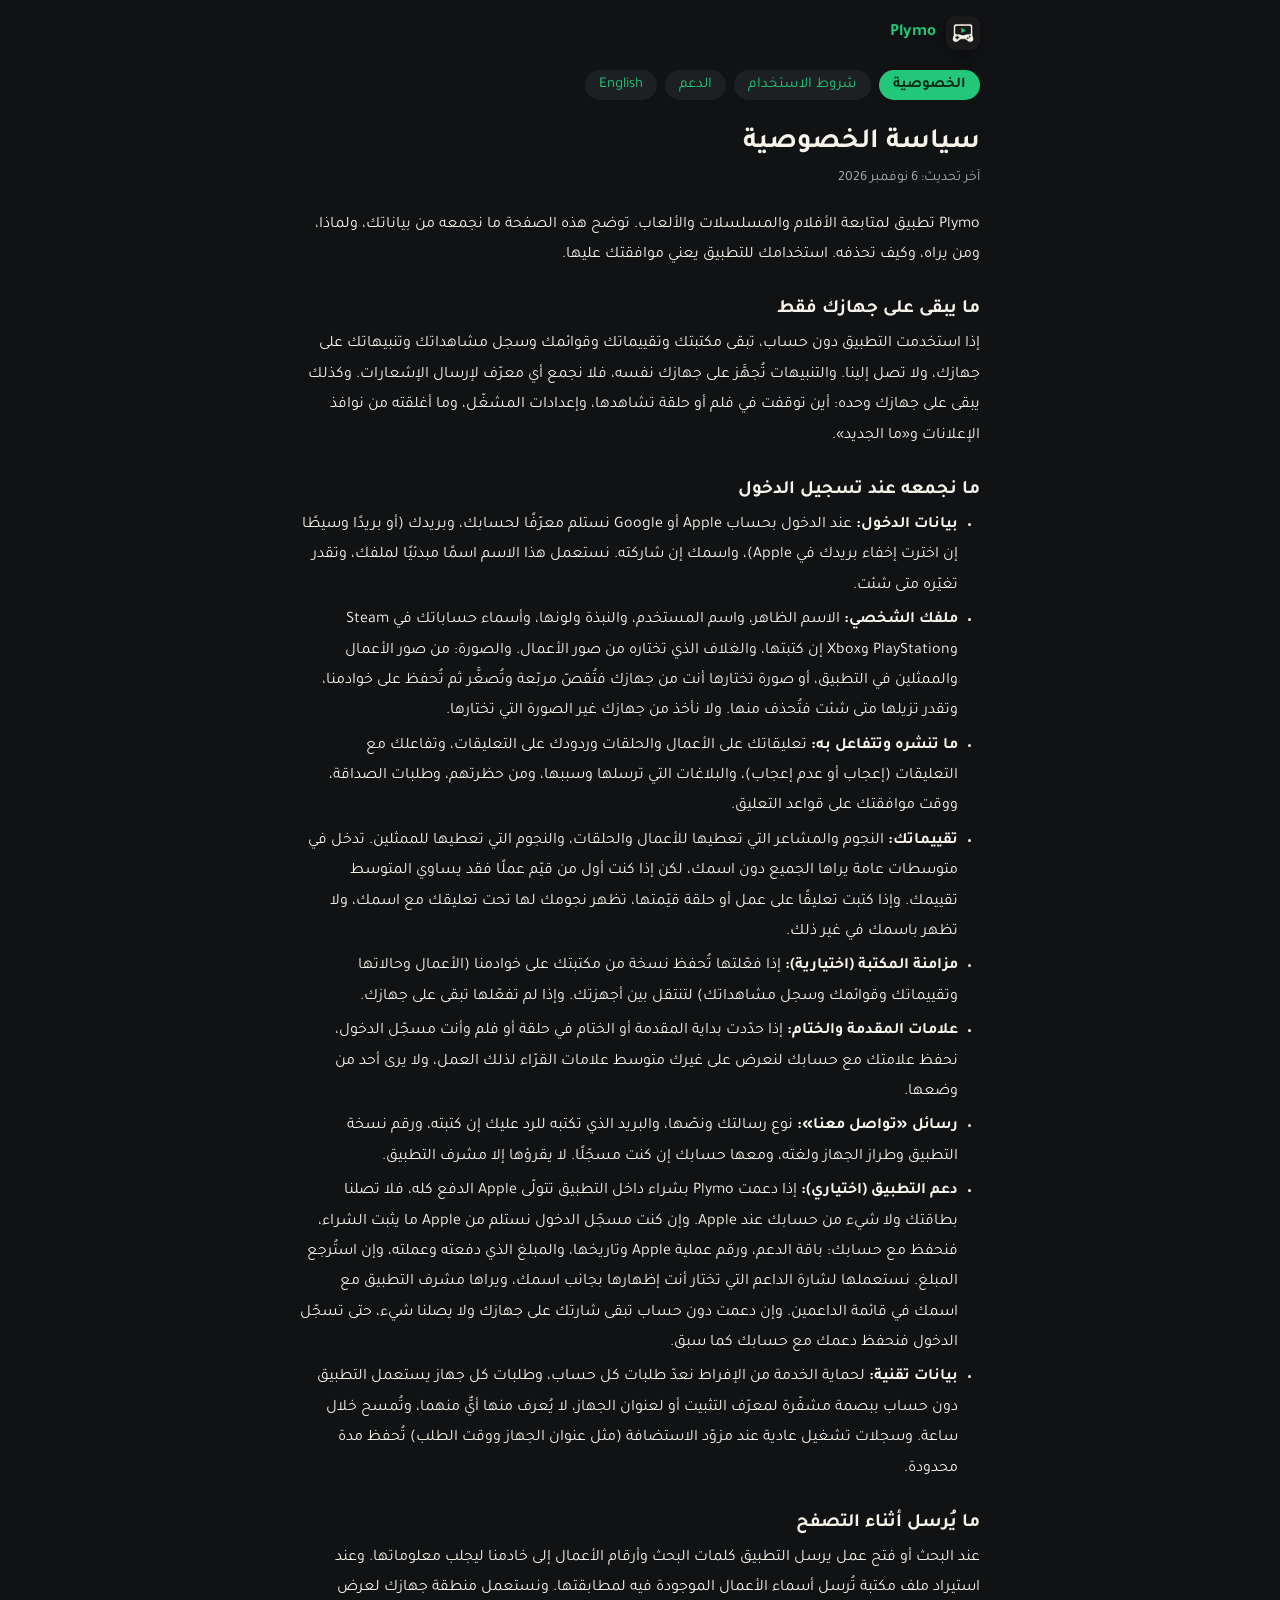
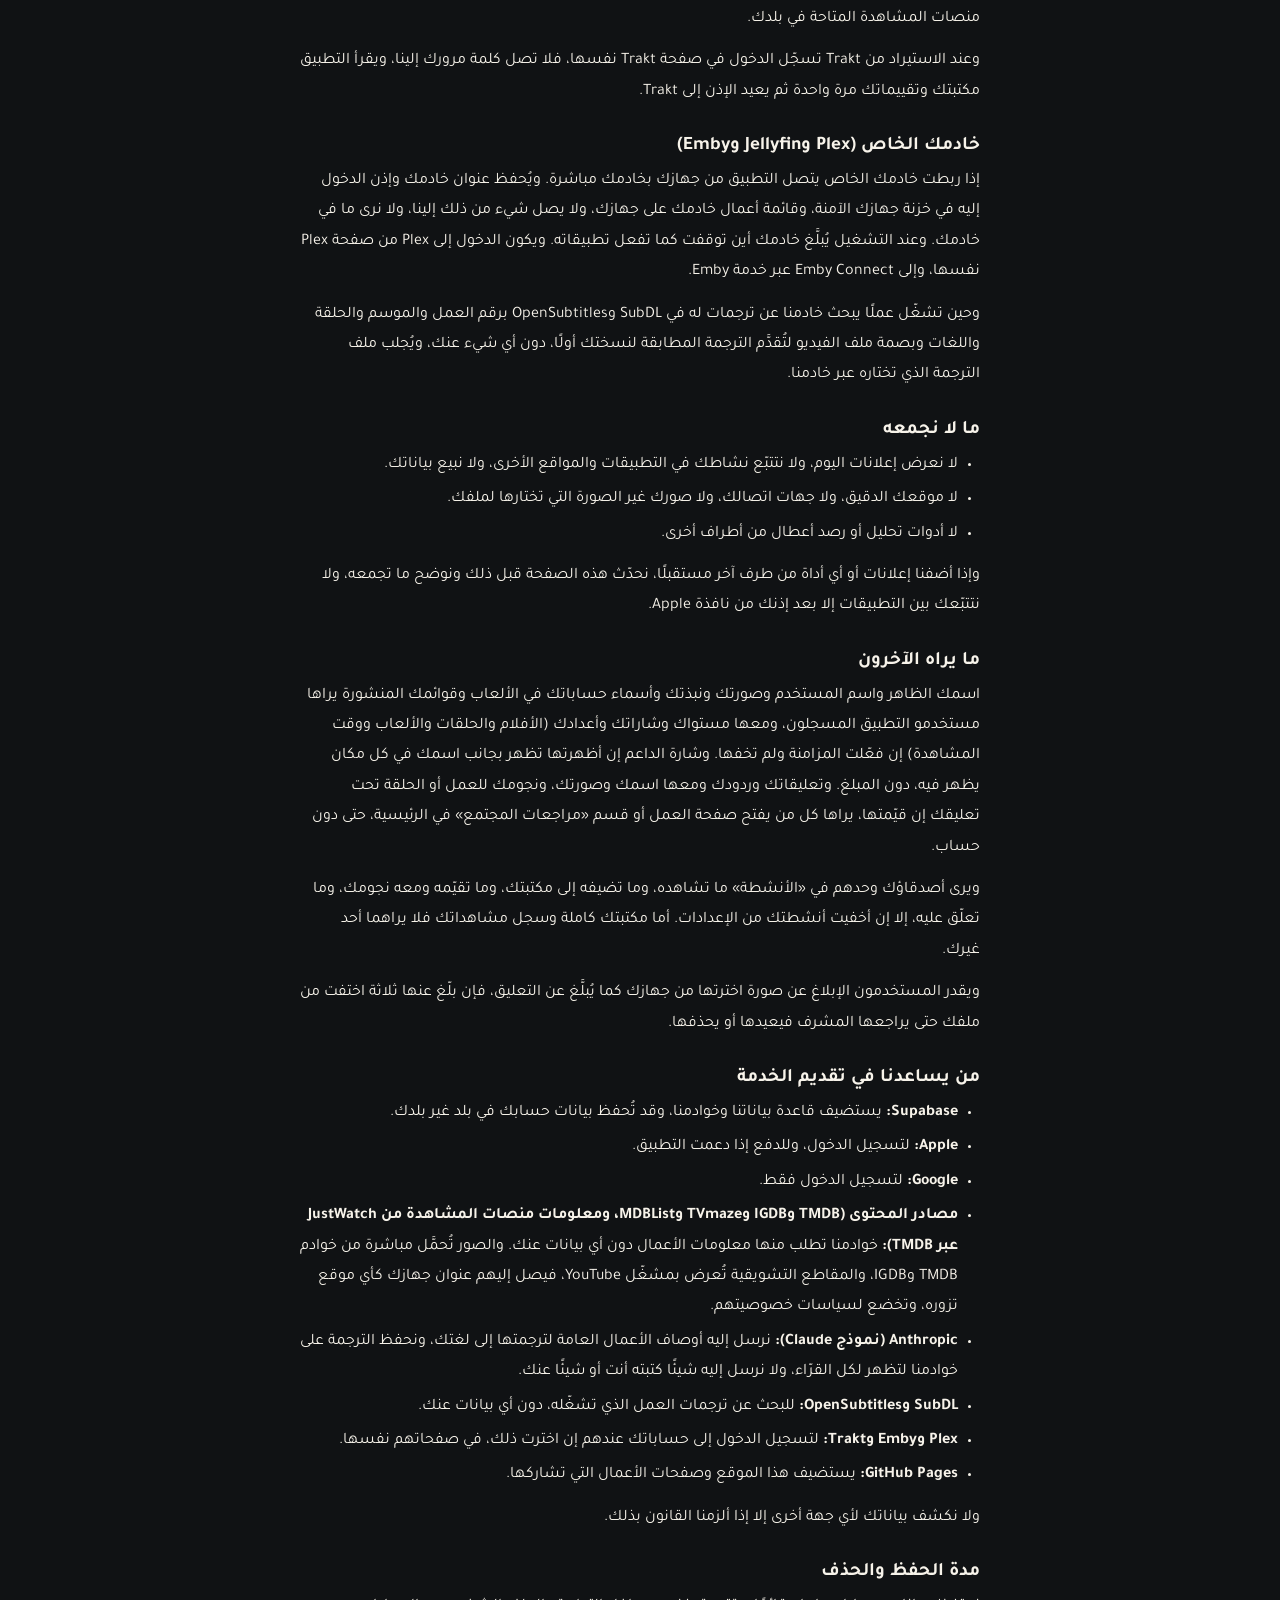
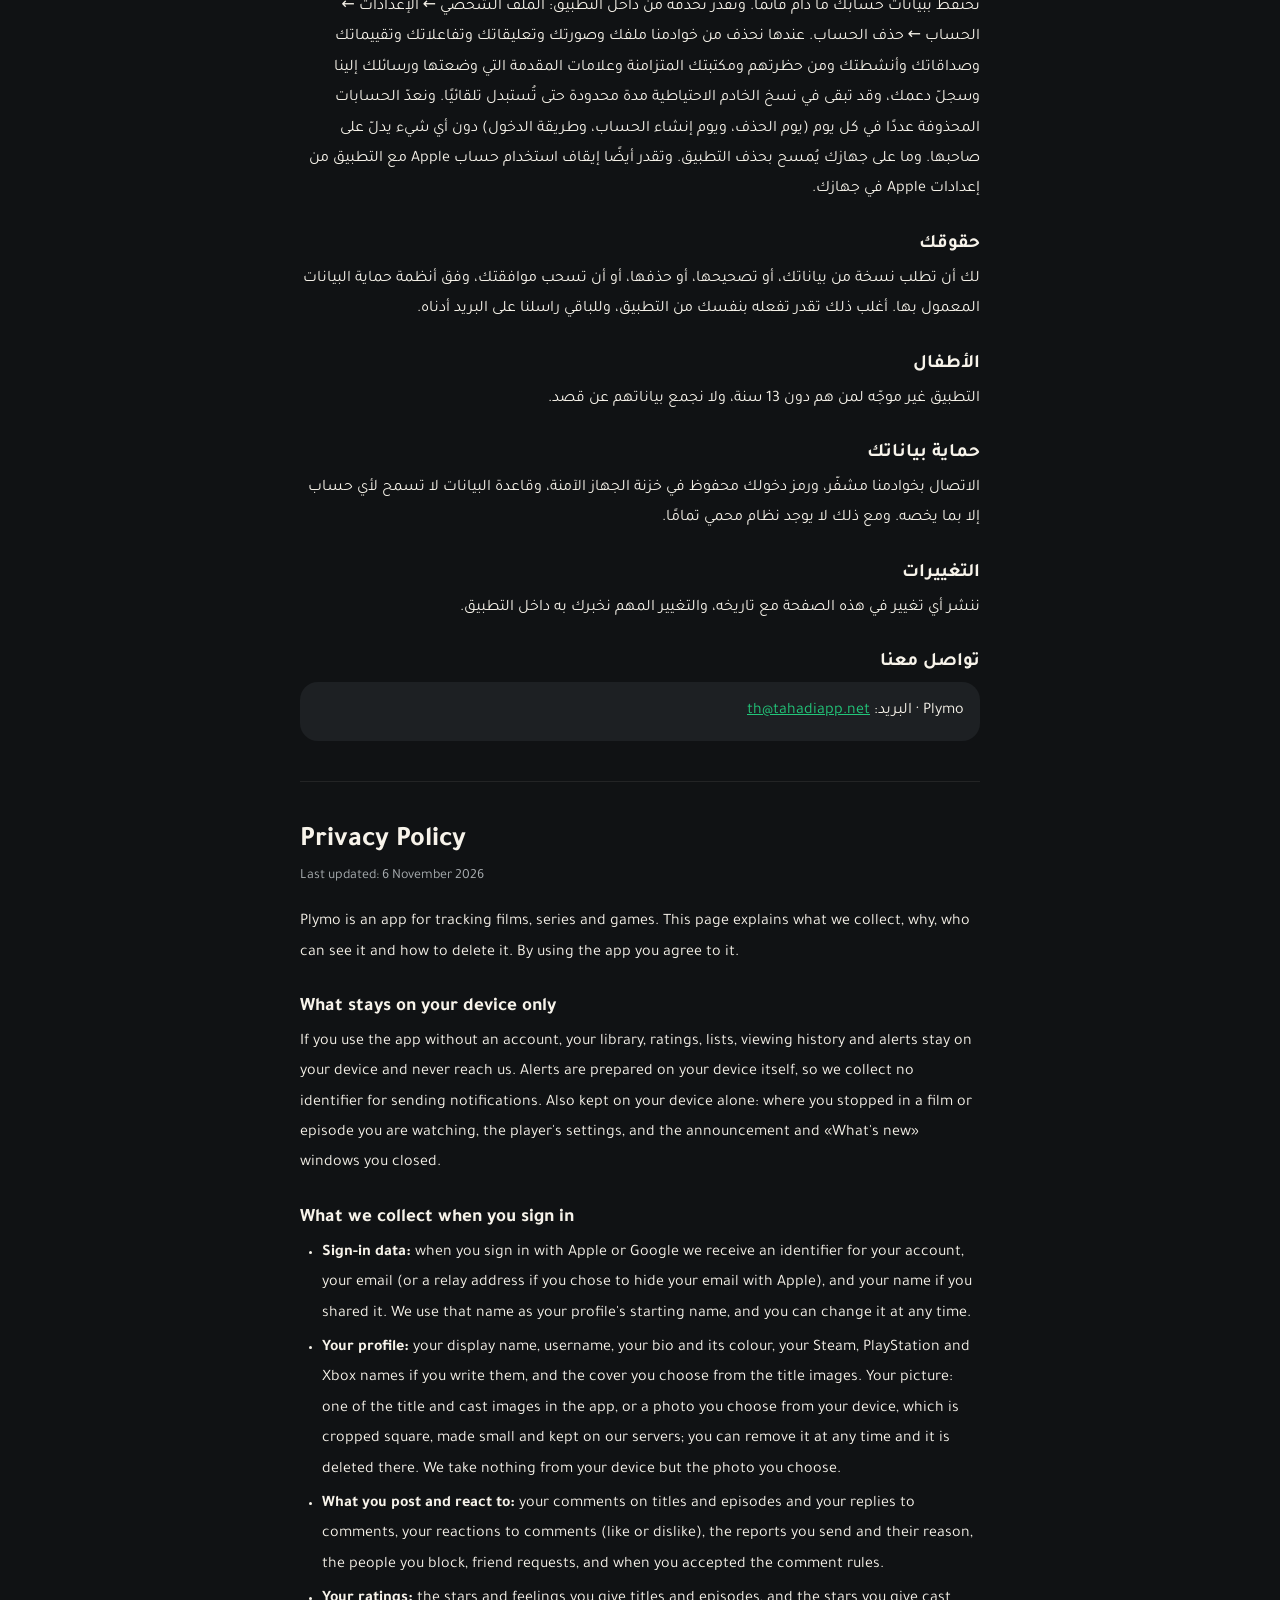
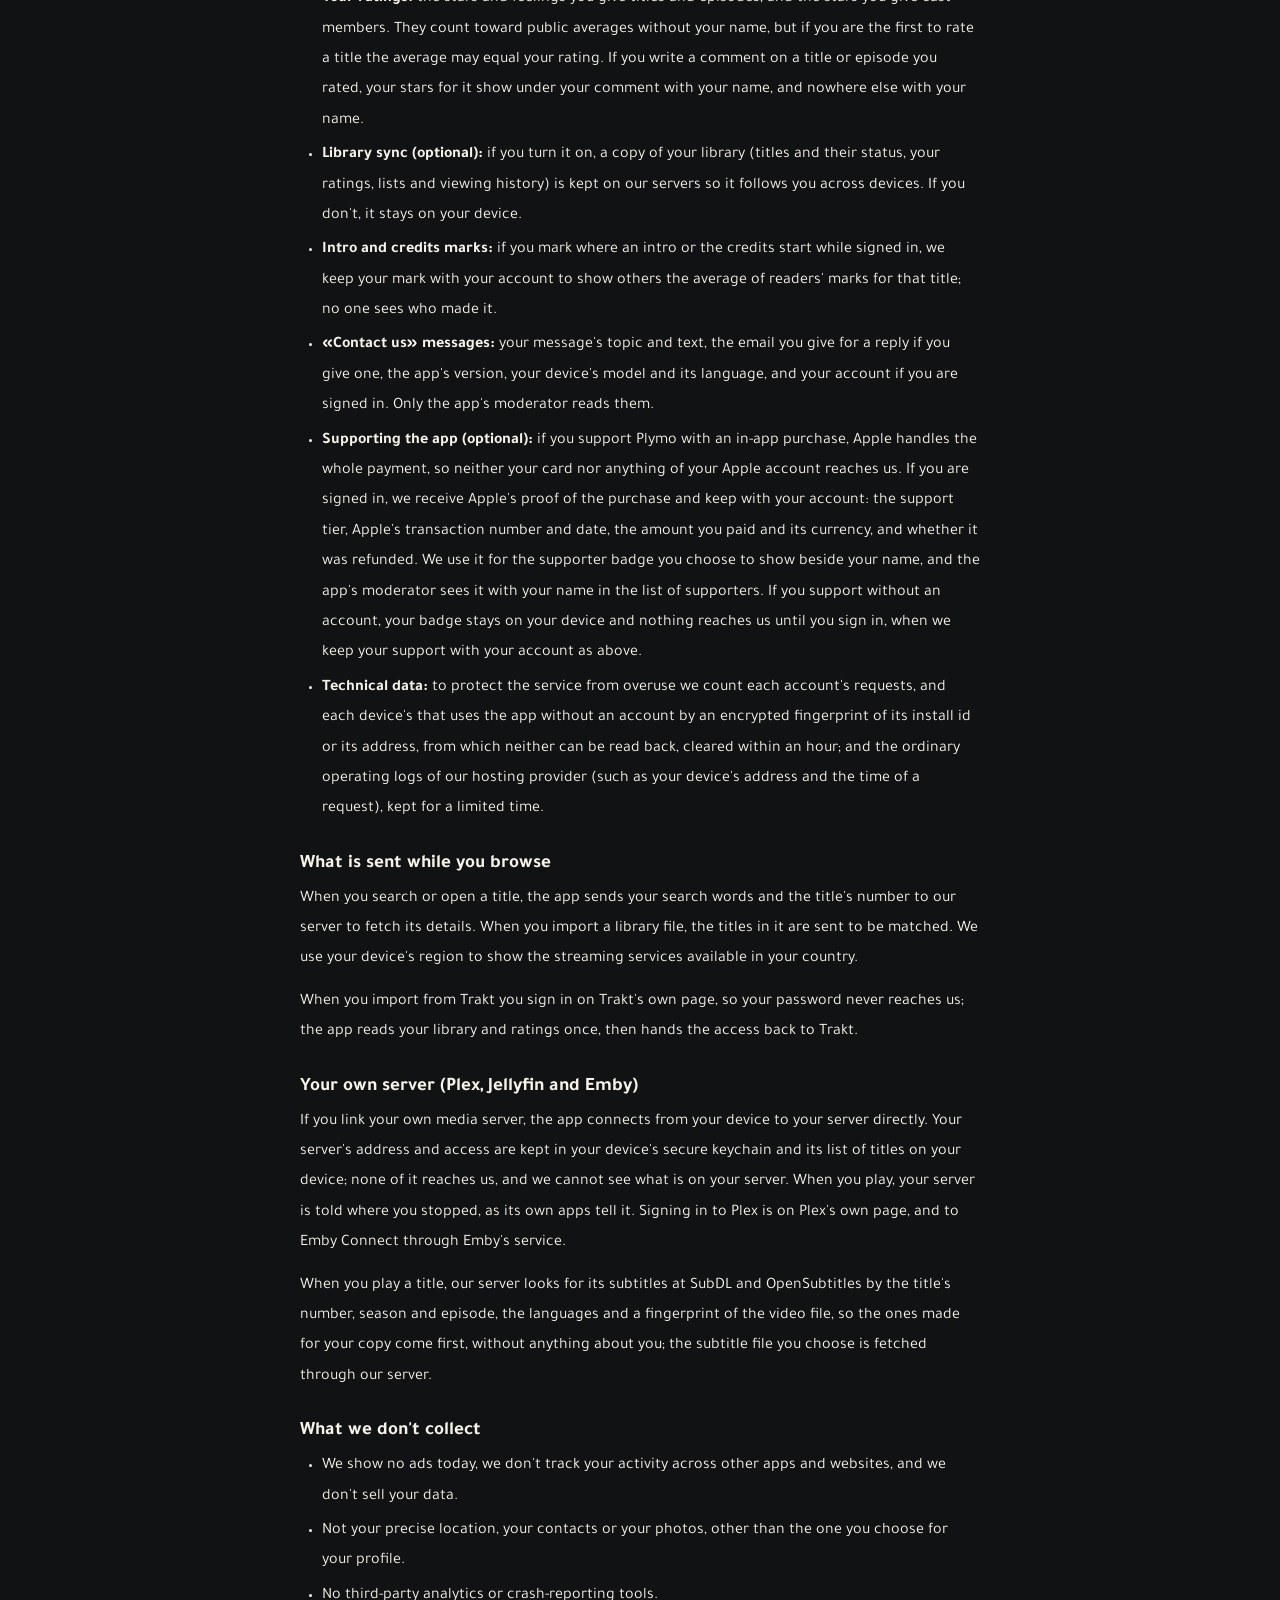
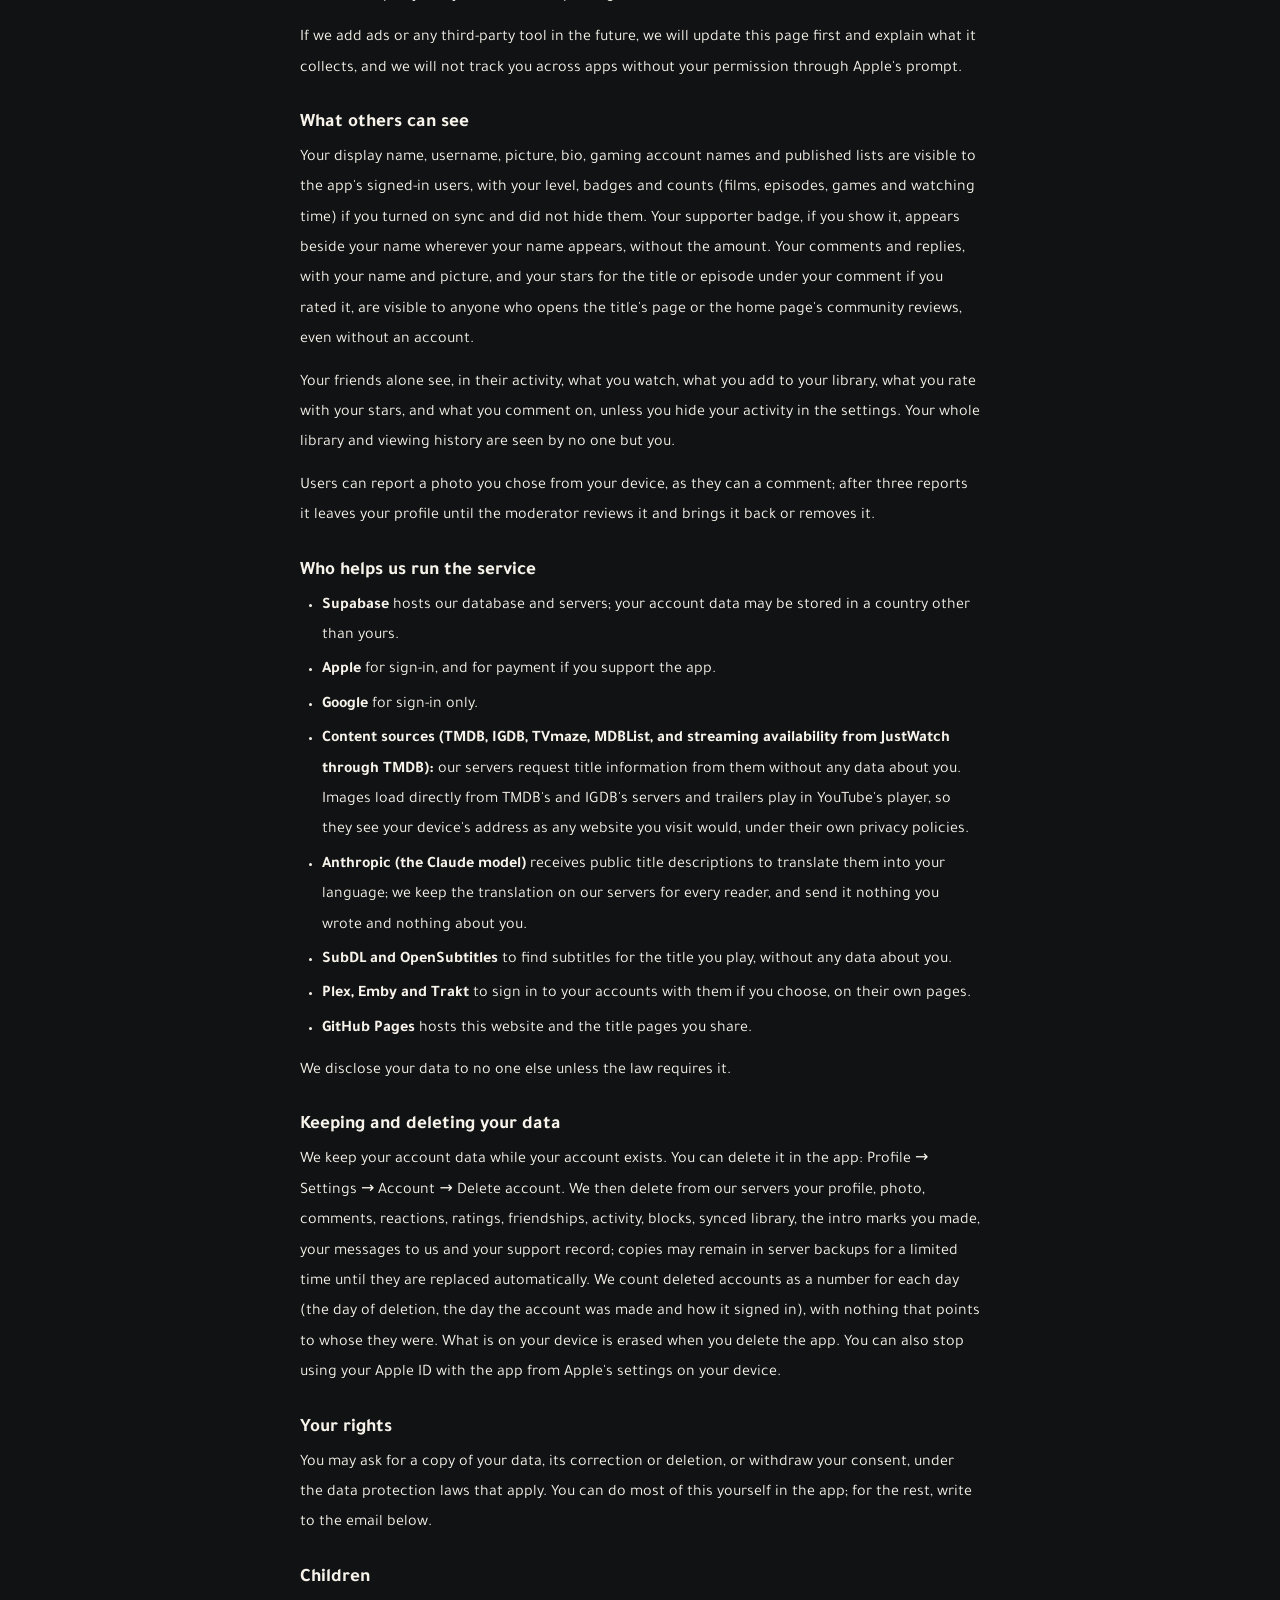
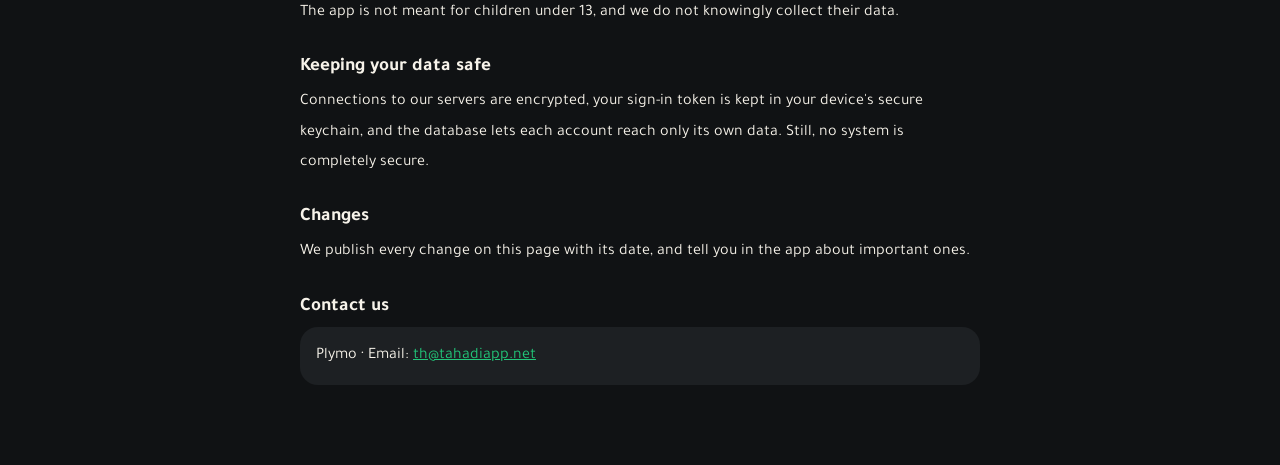
==== commit ee92eb70: "Privacy: supporting the app, the supporter badge, and the count of deleted accounts" ====
--- a/privacy/index.html
+++ b/privacy/index.html
@@ -27,7 +27,7 @@
 
     <article>
       <h1>سياسة الخصوصية</h1>
-      <p class="updated">آخر تحديث: 4 نوفمبر 2026</p>
+      <p class="updated">آخر تحديث: 6 نوفمبر 2026</p>
       <p>Plymo تطبيق لمتابعة الأفلام والمسلسلات والألعاب. توضح هذه الصفحة ما نجمعه من بياناتك، ولماذا، ومن يراه، وكيف تحذفه. استخدامك للتطبيق يعني موافقتك عليها.</p>
 
       <h2>ما يبقى على جهازك فقط</h2>
@@ -42,6 +42,7 @@
         <li><strong>مزامنة المكتبة (اختيارية):</strong> إذا فعّلتها تُحفظ نسخة من مكتبتك على خوادمنا (الأعمال وحالاتها وتقييماتك وقوائمك وسجل مشاهداتك) لتنتقل بين أجهزتك. وإذا لم تفعّلها تبقى على جهازك.</li>
         <li><strong>علامات المقدمة والختام:</strong> إذا حدّدت بداية المقدمة أو الختام في حلقة أو فلم وأنت مسجّل الدخول، نحفظ علامتك مع حسابك لنعرض على غيرك متوسط علامات القرّاء لذلك العمل، ولا يرى أحد من وضعها.</li>
         <li><strong>رسائل «تواصل معنا»:</strong> نوع رسالتك ونصّها، والبريد الذي تكتبه للرد عليك إن كتبته، ورقم نسخة التطبيق وطراز الجهاز ولغته، ومعها حسابك إن كنت مسجّلًا. لا يقرؤها إلا مشرف التطبيق.</li>
+        <li><strong>دعم التطبيق (اختياري):</strong> إذا دعمت Plymo بشراء داخل التطبيق تتولّى Apple الدفع كله، فلا تصلنا بطاقتك ولا شيء من حسابك عند Apple. وإن كنت مسجّل الدخول نستلم من Apple ما يثبت الشراء، فنحفظ مع حسابك: باقة الدعم، ورقم عملية Apple وتاريخها، والمبلغ الذي دفعته وعملته، وإن استُرجع المبلغ. نستعملها لشارة الداعم التي تختار أنت إظهارها بجانب اسمك، ويراها مشرف التطبيق مع اسمك في قائمة الداعمين. وإن دعمت دون حساب تبقى شارتك على جهازك ولا يصلنا شيء، حتى تسجّل الدخول فنحفظ دعمك مع حسابك كما سبق.</li>
         <li><strong>بيانات تقنية:</strong> لحماية الخدمة من الإفراط نعدّ طلبات كل حساب، وطلبات كل جهاز يستعمل التطبيق دون حساب ببصمة مشفّرة لمعرّف التثبيت أو لعنوان الجهاز، لا يُعرف منها أيٌّ منهما، وتُمسح خلال ساعة. وسجلات تشغيل عادية عند مزوّد الاستضافة (مثل عنوان الجهاز ووقت الطلب) تُحفظ مدة محدودة.</li>
       </ul>
 
@@ -62,14 +63,15 @@
       <p>وإذا أضفنا إعلانات أو أي أداة من طرف آخر مستقبلًا، نحدّث هذه الصفحة قبل ذلك ونوضح ما تجمعه، ولا نتتبّعك بين التطبيقات إلا بعد إذنك من نافذة Apple.</p>
 
       <h2>ما يراه الآخرون</h2>
-      <p>اسمك الظاهر واسم المستخدم وصورتك ونبذتك وأسماء حساباتك في الألعاب وقوائمك المنشورة يراها مستخدمو التطبيق المسجلون، ومعها مستواك وشاراتك وأعدادك (الأفلام والحلقات والألعاب ووقت المشاهدة) إن فعّلت المزامنة ولم تخفها. وتعليقاتك وردودك ومعها اسمك وصورتك، ونجومك للعمل أو الحلقة تحت تعليقك إن قيّمتها، يراها كل من يفتح صفحة العمل أو قسم «مراجعات المجتمع» في الرئيسية، حتى دون حساب.</p>
+      <p>اسمك الظاهر واسم المستخدم وصورتك ونبذتك وأسماء حساباتك في الألعاب وقوائمك المنشورة يراها مستخدمو التطبيق المسجلون، ومعها مستواك وشاراتك وأعدادك (الأفلام والحلقات والألعاب ووقت المشاهدة) إن فعّلت المزامنة ولم تخفها. وشارة الداعم إن أظهرتها تظهر بجانب اسمك في كل مكان يظهر فيه، دون المبلغ. وتعليقاتك وردودك ومعها اسمك وصورتك، ونجومك للعمل أو الحلقة تحت تعليقك إن قيّمتها، يراها كل من يفتح صفحة العمل أو قسم «مراجعات المجتمع» في الرئيسية، حتى دون حساب.</p>
       <p>ويرى أصدقاؤك وحدهم في «الأنشطة» ما تشاهده، وما تضيفه إلى مكتبتك، وما تقيّمه ومعه نجومك، وما تعلّق عليه، إلا إن أخفيت أنشطتك من الإعدادات. أما مكتبتك كاملة وسجل مشاهداتك فلا يراهما أحد غيرك.</p>
       <p>ويقدر المستخدمون الإبلاغ عن صورة اخترتها من جهازك كما يُبلَّغ عن التعليق، فإن بلّغ عنها ثلاثة اختفت من ملفك حتى يراجعها المشرف فيعيدها أو يحذفها.</p>
 
       <h2>من يساعدنا في تقديم الخدمة</h2>
       <ul>
         <li><strong>Supabase:</strong> يستضيف قاعدة بياناتنا وخوادمنا، وقد تُحفظ بيانات حسابك في بلد غير بلدك.</li>
-        <li><strong>Apple وGoogle:</strong> لتسجيل الدخول فقط.</li>
+        <li><strong>Apple:</strong> لتسجيل الدخول، وللدفع إذا دعمت التطبيق.</li>
+        <li><strong>Google:</strong> لتسجيل الدخول فقط.</li>
         <li><strong>مصادر المحتوى (TMDB وIGDB وTVmaze وMDBList، ومعلومات منصات المشاهدة من JustWatch عبر TMDB):</strong> خوادمنا تطلب منها معلومات الأعمال دون أي بيانات عنك. والصور تُحمَّل مباشرة من خوادم TMDB وIGDB، والمقاطع التشويقية تُعرض بمشغّل YouTube، فيصل إليهم عنوان جهازك كأي موقع تزوره، وتخضع لسياسات خصوصيتهم.</li>
         <li><strong>Anthropic (نموذج Claude):</strong> نرسل إليه أوصاف الأعمال العامة لترجمتها إلى لغتك، ونحفظ الترجمة على خوادمنا لتظهر لكل القرّاء، ولا نرسل إليه شيئًا كتبته أنت أو شيئًا عنك.</li>
         <li><strong>SubDL وOpenSubtitles:</strong> للبحث عن ترجمات العمل الذي تشغّله، دون أي بيانات عنك.</li>
@@ -79,7 +81,7 @@
       <p>ولا نكشف بياناتك لأي جهة أخرى إلا إذا ألزمنا القانون بذلك.</p>
 
       <h2>مدة الحفظ والحذف</h2>
-      <p>نحتفظ ببيانات حسابك ما دام قائمًا. وتقدر تحذفه من داخل التطبيق: الملف الشخصي ← الإعدادات ← الحساب ← حذف الحساب. عندها نحذف من خوادمنا ملفك وصورتك وتعليقاتك وتفاعلاتك وتقييماتك وصداقاتك وأنشطتك ومن حظرتهم ومكتبتك المتزامنة وعلامات المقدمة التي وضعتها ورسائلك إلينا، وقد تبقى في نسخ الخادم الاحتياطية مدة محدودة حتى تُستبدل تلقائيًا. وما على جهازك يُمسح بحذف التطبيق. وتقدر أيضًا إيقاف استخدام حساب Apple مع التطبيق من إعدادات Apple في جهازك.</p>
+      <p>نحتفظ ببيانات حسابك ما دام قائمًا. وتقدر تحذفه من داخل التطبيق: الملف الشخصي ← الإعدادات ← الحساب ← حذف الحساب. عندها نحذف من خوادمنا ملفك وصورتك وتعليقاتك وتفاعلاتك وتقييماتك وصداقاتك وأنشطتك ومن حظرتهم ومكتبتك المتزامنة وعلامات المقدمة التي وضعتها ورسائلك إلينا وسجلّ دعمك، وقد تبقى في نسخ الخادم الاحتياطية مدة محدودة حتى تُستبدل تلقائيًا. ونعدّ الحسابات المحذوفة عددًا في كل يوم (يوم الحذف، ويوم إنشاء الحساب، وطريقة الدخول) دون أي شيء يدلّ على صاحبها. وما على جهازك يُمسح بحذف التطبيق. وتقدر أيضًا إيقاف استخدام حساب Apple مع التطبيق من إعدادات Apple في جهازك.</p>
 
       <h2>حقوقك</h2>
       <p>لك أن تطلب نسخة من بياناتك، أو تصحيحها، أو حذفها، أو أن تسحب موافقتك، وفق أنظمة حماية البيانات المعمول بها. أغلب ذلك تقدر تفعله بنفسك من التطبيق، وللباقي راسلنا على البريد أدناه.</p>
@@ -99,7 +101,7 @@
 
     <article id="en" lang="en" dir="ltr">
       <h1>Privacy Policy</h1>
-      <p class="updated">Last updated: 4 November 2026</p>
+      <p class="updated">Last updated: 6 November 2026</p>
       <p>Plymo is an app for tracking films, series and games. This page explains what we collect, why, who can see it and how to delete it. By using the app you agree to it.</p>
 
       <h2>What stays on your device only</h2>
@@ -114,6 +116,7 @@
         <li><strong>Library sync (optional):</strong> if you turn it on, a copy of your library (titles and their status, your ratings, lists and viewing history) is kept on our servers so it follows you across devices. If you don't, it stays on your device.</li>
         <li><strong>Intro and credits marks:</strong> if you mark where an intro or the credits start while signed in, we keep your mark with your account to show others the average of readers' marks for that title; no one sees who made it.</li>
         <li><strong>«Contact us» messages:</strong> your message's topic and text, the email you give for a reply if you give one, the app's version, your device's model and its language, and your account if you are signed in. Only the app's moderator reads them.</li>
+        <li><strong>Supporting the app (optional):</strong> if you support Plymo with an in-app purchase, Apple handles the whole payment, so neither your card nor anything of your Apple account reaches us. If you are signed in, we receive Apple's proof of the purchase and keep with your account: the support tier, Apple's transaction number and date, the amount you paid and its currency, and whether it was refunded. We use it for the supporter badge you choose to show beside your name, and the app's moderator sees it with your name in the list of supporters. If you support without an account, your badge stays on your device and nothing reaches us until you sign in, when we keep your support with your account as above.</li>
         <li><strong>Technical data:</strong> to protect the service from overuse we count each account's requests, and each device's that uses the app without an account by an encrypted fingerprint of its install id or its address, from which neither can be read back, cleared within an hour; and the ordinary operating logs of our hosting provider (such as your device's address and the time of a request), kept for a limited time.</li>
       </ul>
 
@@ -134,14 +137,15 @@
       <p>If we add ads or any third-party tool in the future, we will update this page first and explain what it collects, and we will not track you across apps without your permission through Apple's prompt.</p>
 
       <h2>What others can see</h2>
-      <p>Your display name, username, picture, bio, gaming account names and published lists are visible to the app's signed-in users, with your level, badges and counts (films, episodes, games and watching time) if you turned on sync and did not hide them. Your comments and replies, with your name and picture, and your stars for the title or episode under your comment if you rated it, are visible to anyone who opens the title's page or the home page's community reviews, even without an account.</p>
+      <p>Your display name, username, picture, bio, gaming account names and published lists are visible to the app's signed-in users, with your level, badges and counts (films, episodes, games and watching time) if you turned on sync and did not hide them. Your supporter badge, if you show it, appears beside your name wherever your name appears, without the amount. Your comments and replies, with your name and picture, and your stars for the title or episode under your comment if you rated it, are visible to anyone who opens the title's page or the home page's community reviews, even without an account.</p>
       <p>Your friends alone see, in their activity, what you watch, what you add to your library, what you rate with your stars, and what you comment on, unless you hide your activity in the settings. Your whole library and viewing history are seen by no one but you.</p>
       <p>Users can report a photo you chose from your device, as they can a comment; after three reports it leaves your profile until the moderator reviews it and brings it back or removes it.</p>
 
       <h2>Who helps us run the service</h2>
       <ul>
         <li><strong>Supabase</strong> hosts our database and servers; your account data may be stored in a country other than yours.</li>
-        <li><strong>Apple and Google</strong> for sign-in only.</li>
+        <li><strong>Apple</strong> for sign-in, and for payment if you support the app.</li>
+        <li><strong>Google</strong> for sign-in only.</li>
         <li><strong>Content sources (TMDB, IGDB, TVmaze, MDBList, and streaming availability from JustWatch through TMDB):</strong> our servers request title information from them without any data about you. Images load directly from TMDB's and IGDB's servers and trailers play in YouTube's player, so they see your device's address as any website you visit would, under their own privacy policies.</li>
         <li><strong>Anthropic (the Claude model)</strong> receives public title descriptions to translate them into your language; we keep the translation on our servers for every reader, and send it nothing you wrote and nothing about you.</li>
         <li><strong>SubDL and OpenSubtitles</strong> to find subtitles for the title you play, without any data about you.</li>
@@ -151,7 +155,7 @@
       <p>We disclose your data to no one else unless the law requires it.</p>
 
       <h2>Keeping and deleting your data</h2>
-      <p>We keep your account data while your account exists. You can delete it in the app: Profile → Settings → Account → Delete account. We then delete from our servers your profile, photo, comments, reactions, ratings, friendships, activity, blocks, synced library, the intro marks you made and your messages to us; copies may remain in server backups for a limited time until they are replaced automatically. What is on your device is erased when you delete the app. You can also stop using your Apple ID with the app from Apple's settings on your device.</p>
+      <p>We keep your account data while your account exists. You can delete it in the app: Profile → Settings → Account → Delete account. We then delete from our servers your profile, photo, comments, reactions, ratings, friendships, activity, blocks, synced library, the intro marks you made, your messages to us and your support record; copies may remain in server backups for a limited time until they are replaced automatically. We count deleted accounts as a number for each day (the day of deletion, the day the account was made and how it signed in), with nothing that points to whose they were. What is on your device is erased when you delete the app. You can also stop using your Apple ID with the app from Apple's settings on your device.</p>
 
       <h2>Your rights</h2>
       <p>You may ask for a copy of your data, its correction or deletion, or withdraw your consent, under the data protection laws that apply. You can do most of this yourself in the app; for the rest, write to the email below.</p>
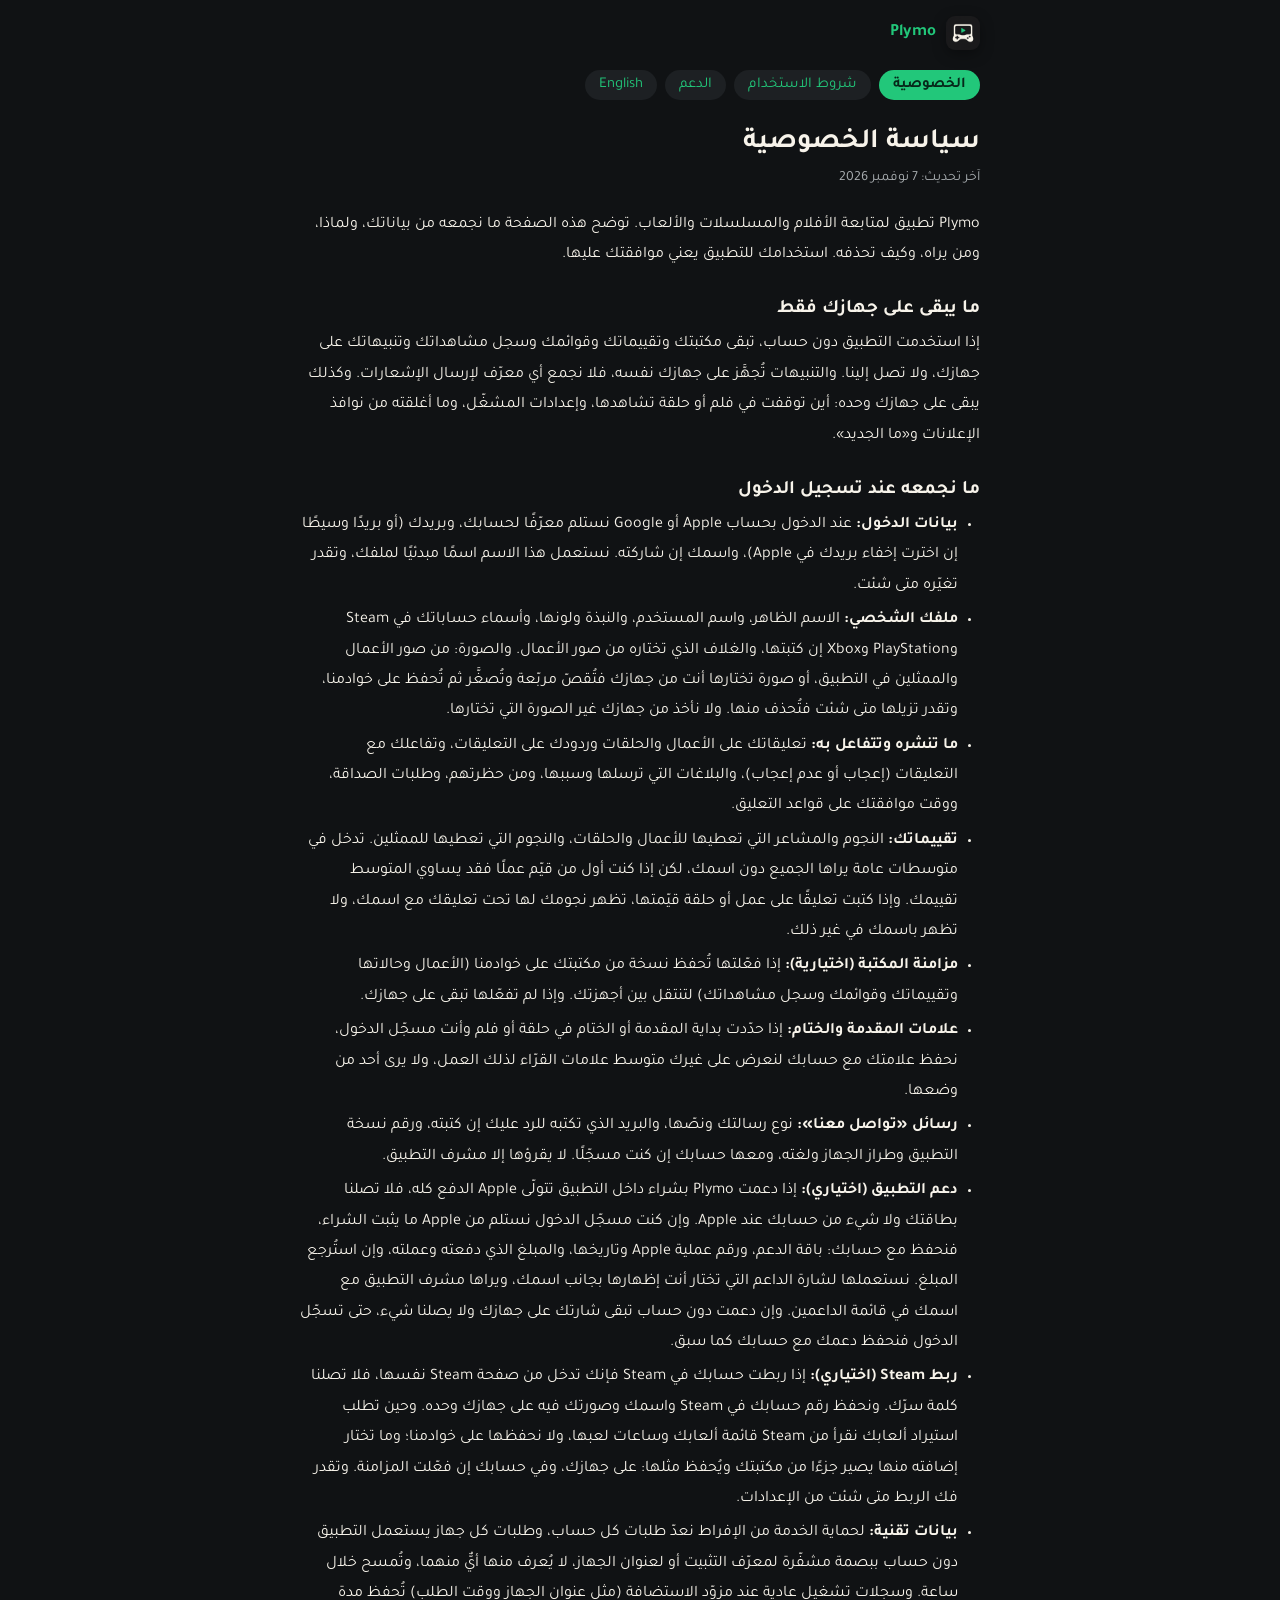
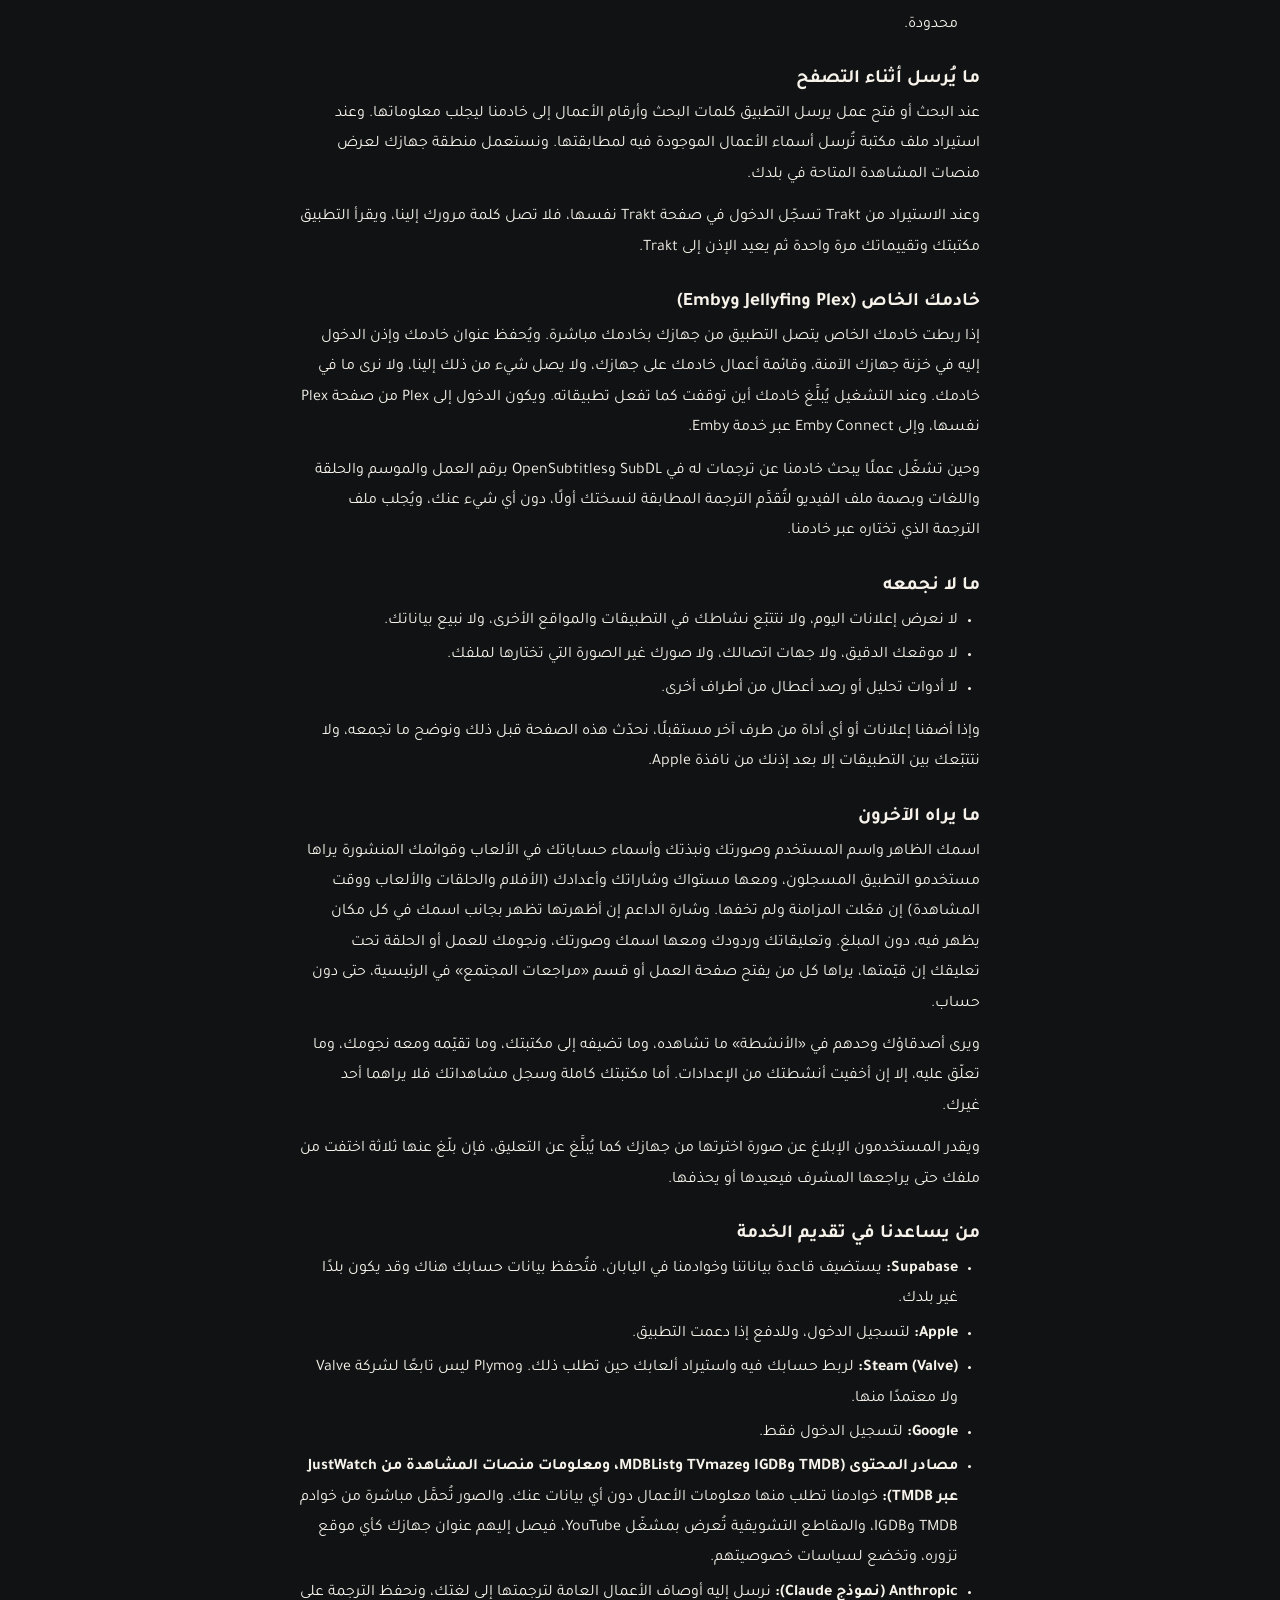
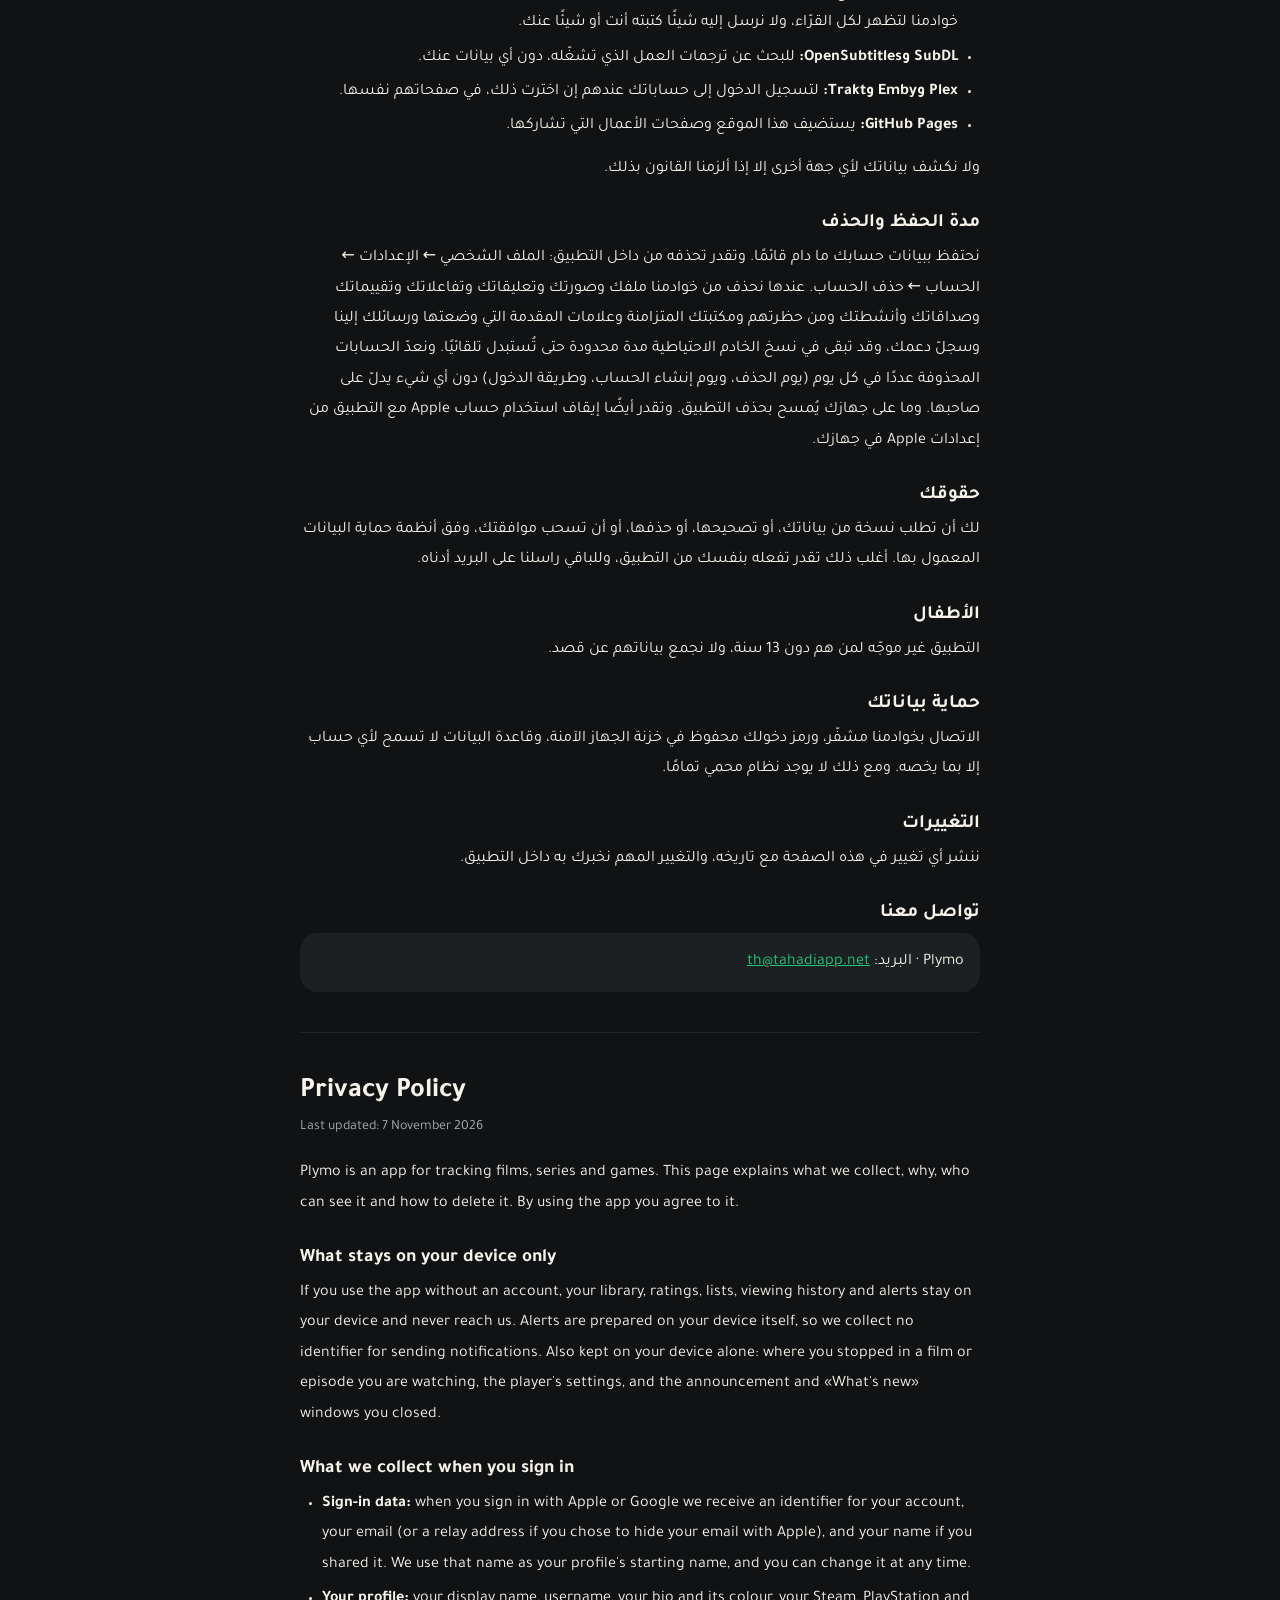
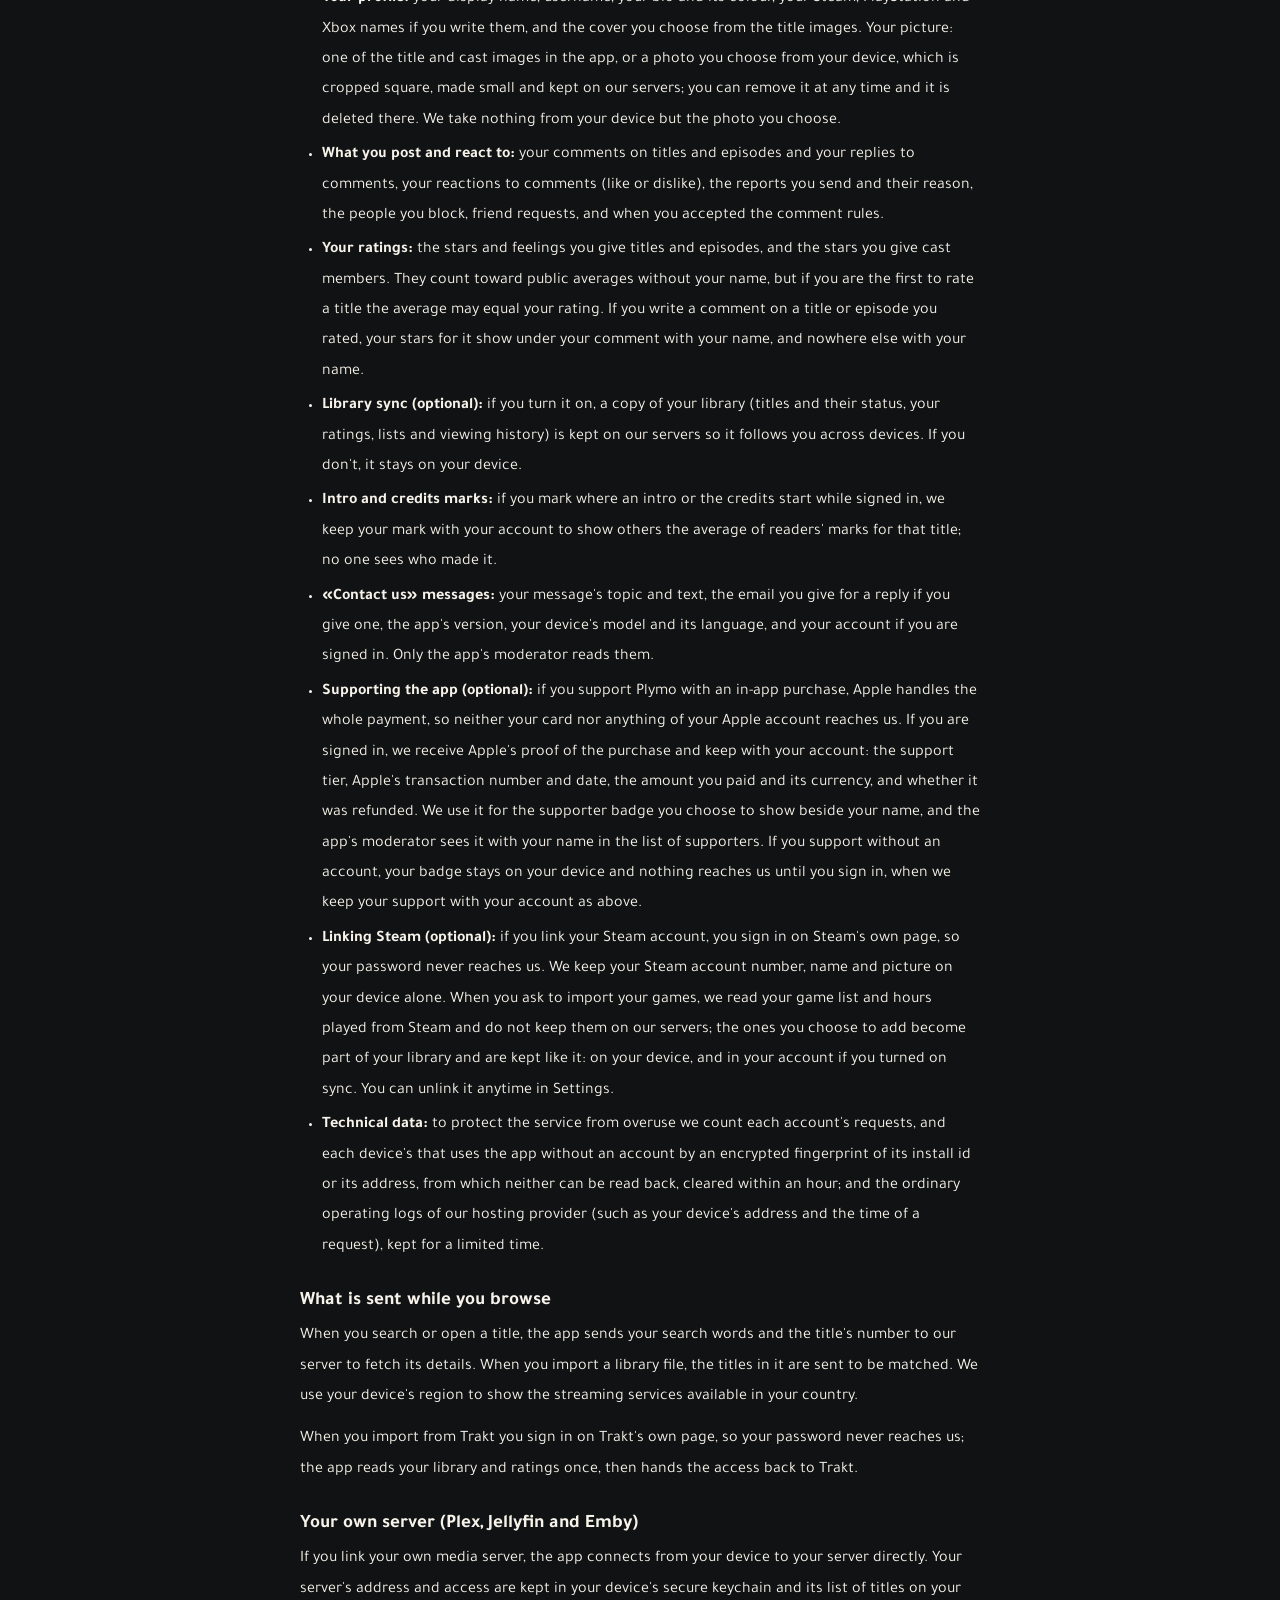
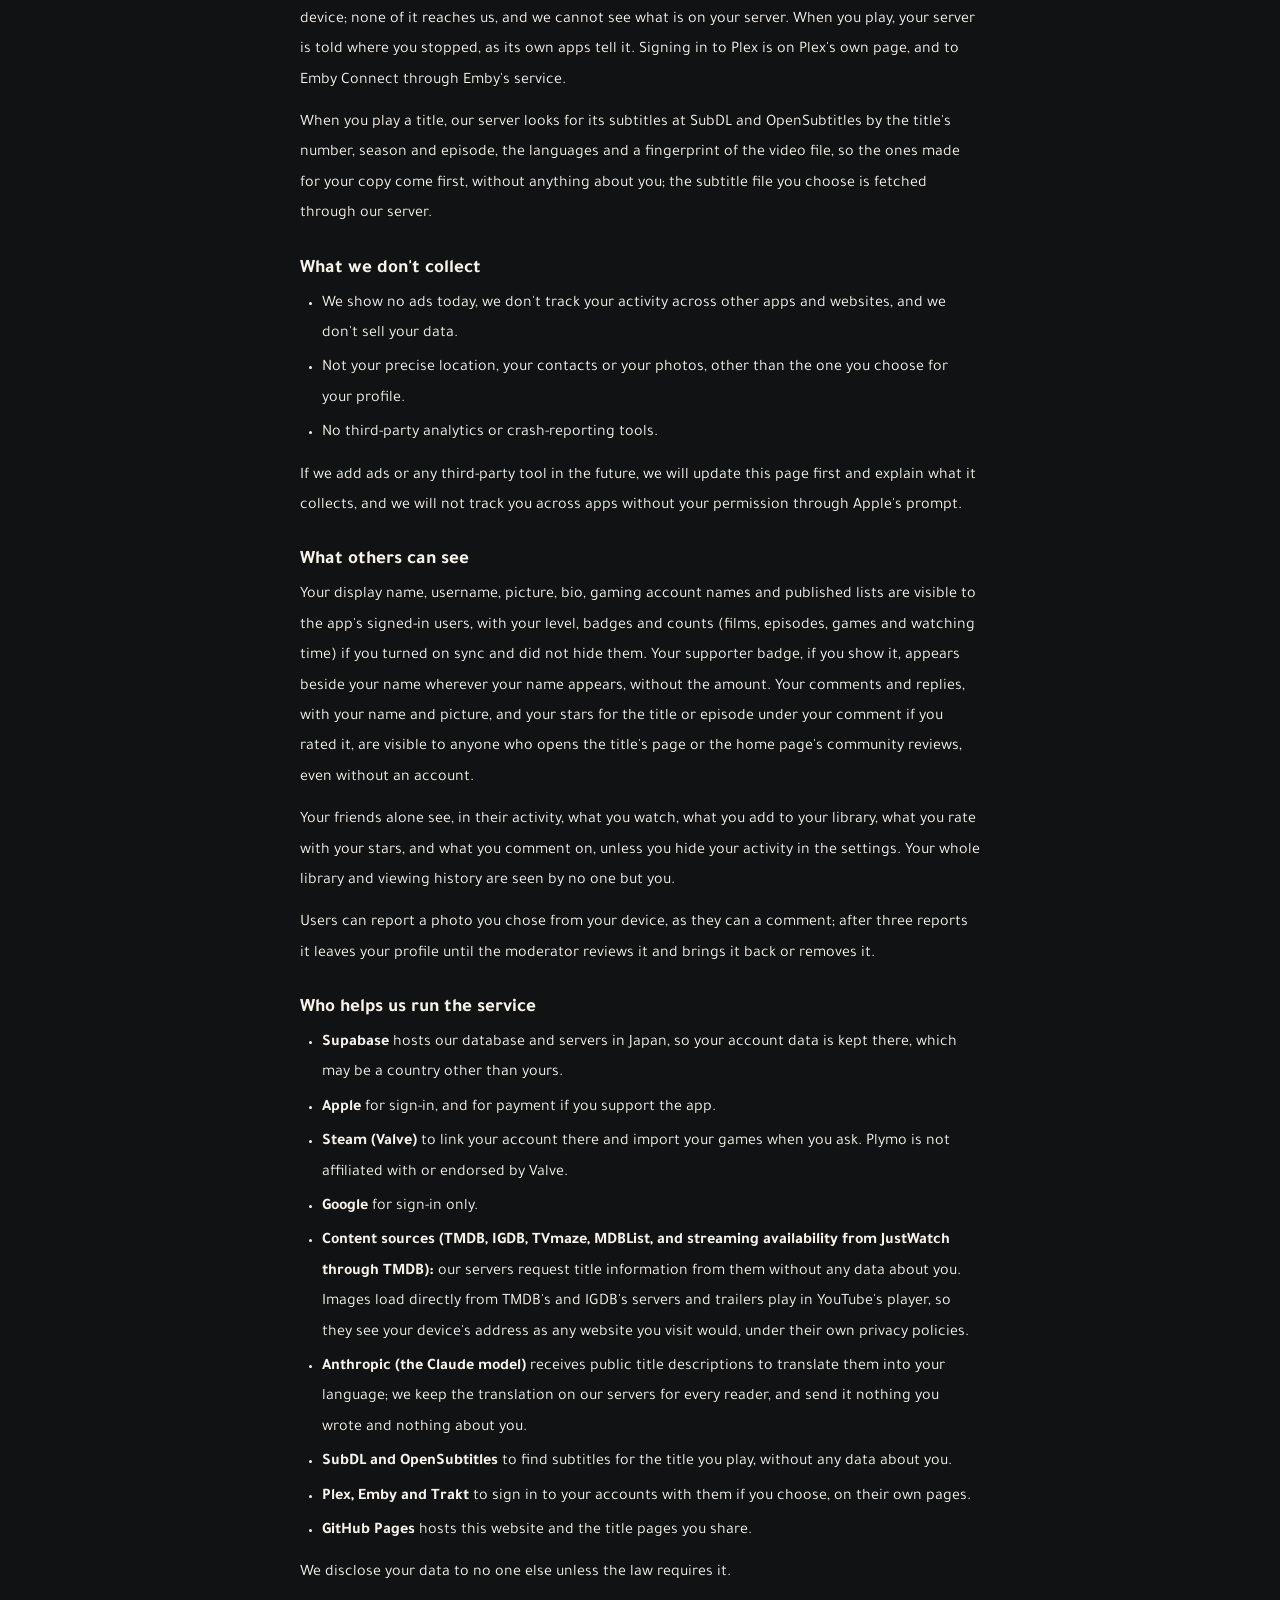
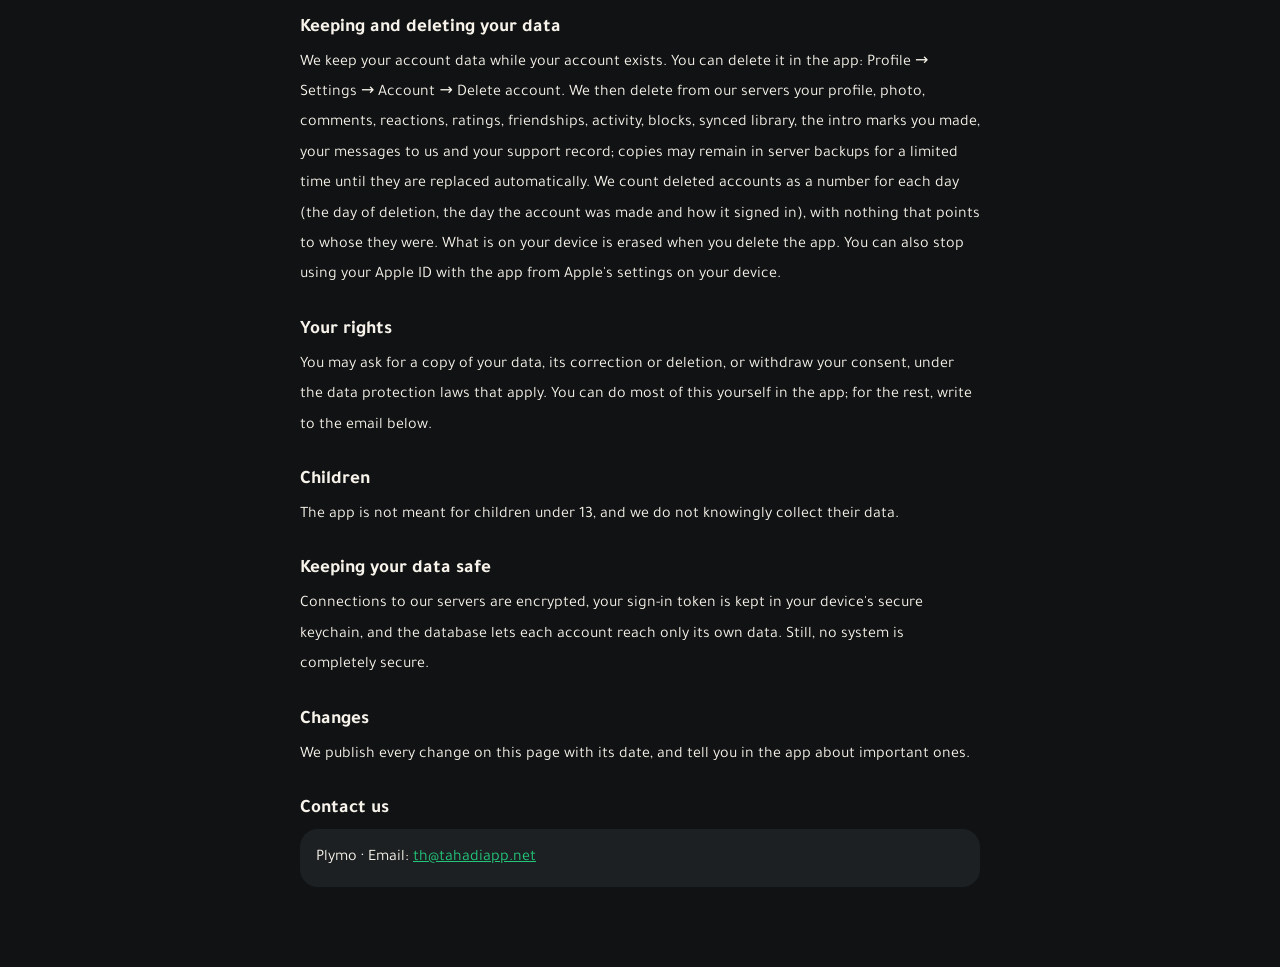
==== commit 2a8183dc: "Steam: the sign-in return page, and the privacy lines Steam's terms ask for (what is kept, where, an" ====
--- a/privacy/index.html
+++ b/privacy/index.html
@@ -27,7 +27,7 @@
 
     <article>
       <h1>سياسة الخصوصية</h1>
-      <p class="updated">آخر تحديث: 6 نوفمبر 2026</p>
+      <p class="updated">آخر تحديث: 7 نوفمبر 2026</p>
       <p>Plymo تطبيق لمتابعة الأفلام والمسلسلات والألعاب. توضح هذه الصفحة ما نجمعه من بياناتك، ولماذا، ومن يراه، وكيف تحذفه. استخدامك للتطبيق يعني موافقتك عليها.</p>
 
       <h2>ما يبقى على جهازك فقط</h2>
@@ -43,6 +43,7 @@
         <li><strong>علامات المقدمة والختام:</strong> إذا حدّدت بداية المقدمة أو الختام في حلقة أو فلم وأنت مسجّل الدخول، نحفظ علامتك مع حسابك لنعرض على غيرك متوسط علامات القرّاء لذلك العمل، ولا يرى أحد من وضعها.</li>
         <li><strong>رسائل «تواصل معنا»:</strong> نوع رسالتك ونصّها، والبريد الذي تكتبه للرد عليك إن كتبته، ورقم نسخة التطبيق وطراز الجهاز ولغته، ومعها حسابك إن كنت مسجّلًا. لا يقرؤها إلا مشرف التطبيق.</li>
         <li><strong>دعم التطبيق (اختياري):</strong> إذا دعمت Plymo بشراء داخل التطبيق تتولّى Apple الدفع كله، فلا تصلنا بطاقتك ولا شيء من حسابك عند Apple. وإن كنت مسجّل الدخول نستلم من Apple ما يثبت الشراء، فنحفظ مع حسابك: باقة الدعم، ورقم عملية Apple وتاريخها، والمبلغ الذي دفعته وعملته، وإن استُرجع المبلغ. نستعملها لشارة الداعم التي تختار أنت إظهارها بجانب اسمك، ويراها مشرف التطبيق مع اسمك في قائمة الداعمين. وإن دعمت دون حساب تبقى شارتك على جهازك ولا يصلنا شيء، حتى تسجّل الدخول فنحفظ دعمك مع حسابك كما سبق.</li>
+        <li><strong>ربط Steam (اختياري):</strong> إذا ربطت حسابك في Steam فإنك تدخل من صفحة Steam نفسها، فلا تصلنا كلمة سرّك. ونحفظ رقم حسابك في Steam واسمك وصورتك فيه على جهازك وحده. وحين تطلب استيراد ألعابك نقرأ من Steam قائمة ألعابك وساعات لعبها، ولا نحفظها على خوادمنا؛ وما تختار إضافته منها يصير جزءًا من مكتبتك ويُحفظ مثلها: على جهازك، وفي حسابك إن فعّلت المزامنة. وتقدر فك الربط متى شئت من الإعدادات.</li>
         <li><strong>بيانات تقنية:</strong> لحماية الخدمة من الإفراط نعدّ طلبات كل حساب، وطلبات كل جهاز يستعمل التطبيق دون حساب ببصمة مشفّرة لمعرّف التثبيت أو لعنوان الجهاز، لا يُعرف منها أيٌّ منهما، وتُمسح خلال ساعة. وسجلات تشغيل عادية عند مزوّد الاستضافة (مثل عنوان الجهاز ووقت الطلب) تُحفظ مدة محدودة.</li>
       </ul>
 
@@ -69,8 +70,9 @@
 
       <h2>من يساعدنا في تقديم الخدمة</h2>
       <ul>
-        <li><strong>Supabase:</strong> يستضيف قاعدة بياناتنا وخوادمنا، وقد تُحفظ بيانات حسابك في بلد غير بلدك.</li>
+        <li><strong>Supabase:</strong> يستضيف قاعدة بياناتنا وخوادمنا في اليابان، فتُحفظ بيانات حسابك هناك وقد يكون بلدًا غير بلدك.</li>
         <li><strong>Apple:</strong> لتسجيل الدخول، وللدفع إذا دعمت التطبيق.</li>
+        <li><strong>Steam (Valve):</strong> لربط حسابك فيه واستيراد ألعابك حين تطلب ذلك. وPlymo ليس تابعًا لشركة Valve ولا معتمدًا منها.</li>
         <li><strong>Google:</strong> لتسجيل الدخول فقط.</li>
         <li><strong>مصادر المحتوى (TMDB وIGDB وTVmaze وMDBList، ومعلومات منصات المشاهدة من JustWatch عبر TMDB):</strong> خوادمنا تطلب منها معلومات الأعمال دون أي بيانات عنك. والصور تُحمَّل مباشرة من خوادم TMDB وIGDB، والمقاطع التشويقية تُعرض بمشغّل YouTube، فيصل إليهم عنوان جهازك كأي موقع تزوره، وتخضع لسياسات خصوصيتهم.</li>
         <li><strong>Anthropic (نموذج Claude):</strong> نرسل إليه أوصاف الأعمال العامة لترجمتها إلى لغتك، ونحفظ الترجمة على خوادمنا لتظهر لكل القرّاء، ولا نرسل إليه شيئًا كتبته أنت أو شيئًا عنك.</li>
@@ -101,7 +103,7 @@
 
     <article id="en" lang="en" dir="ltr">
       <h1>Privacy Policy</h1>
-      <p class="updated">Last updated: 6 November 2026</p>
+      <p class="updated">Last updated: 7 November 2026</p>
       <p>Plymo is an app for tracking films, series and games. This page explains what we collect, why, who can see it and how to delete it. By using the app you agree to it.</p>
 
       <h2>What stays on your device only</h2>
@@ -117,6 +119,7 @@
         <li><strong>Intro and credits marks:</strong> if you mark where an intro or the credits start while signed in, we keep your mark with your account to show others the average of readers' marks for that title; no one sees who made it.</li>
         <li><strong>«Contact us» messages:</strong> your message's topic and text, the email you give for a reply if you give one, the app's version, your device's model and its language, and your account if you are signed in. Only the app's moderator reads them.</li>
         <li><strong>Supporting the app (optional):</strong> if you support Plymo with an in-app purchase, Apple handles the whole payment, so neither your card nor anything of your Apple account reaches us. If you are signed in, we receive Apple's proof of the purchase and keep with your account: the support tier, Apple's transaction number and date, the amount you paid and its currency, and whether it was refunded. We use it for the supporter badge you choose to show beside your name, and the app's moderator sees it with your name in the list of supporters. If you support without an account, your badge stays on your device and nothing reaches us until you sign in, when we keep your support with your account as above.</li>
+        <li><strong>Linking Steam (optional):</strong> if you link your Steam account, you sign in on Steam's own page, so your password never reaches us. We keep your Steam account number, name and picture on your device alone. When you ask to import your games, we read your game list and hours played from Steam and do not keep them on our servers; the ones you choose to add become part of your library and are kept like it: on your device, and in your account if you turned on sync. You can unlink it anytime in Settings.</li>
         <li><strong>Technical data:</strong> to protect the service from overuse we count each account's requests, and each device's that uses the app without an account by an encrypted fingerprint of its install id or its address, from which neither can be read back, cleared within an hour; and the ordinary operating logs of our hosting provider (such as your device's address and the time of a request), kept for a limited time.</li>
       </ul>
 
@@ -143,8 +146,9 @@
 
       <h2>Who helps us run the service</h2>
       <ul>
-        <li><strong>Supabase</strong> hosts our database and servers; your account data may be stored in a country other than yours.</li>
+        <li><strong>Supabase</strong> hosts our database and servers in Japan, so your account data is kept there, which may be a country other than yours.</li>
         <li><strong>Apple</strong> for sign-in, and for payment if you support the app.</li>
+        <li><strong>Steam (Valve)</strong> to link your account there and import your games when you ask. Plymo is not affiliated with or endorsed by Valve.</li>
         <li><strong>Google</strong> for sign-in only.</li>
         <li><strong>Content sources (TMDB, IGDB, TVmaze, MDBList, and streaming availability from JustWatch through TMDB):</strong> our servers request title information from them without any data about you. Images load directly from TMDB's and IGDB's servers and trailers play in YouTube's player, so they see your device's address as any website you visit would, under their own privacy policies.</li>
         <li><strong>Anthropic (the Claude model)</strong> receives public title descriptions to translate them into your language; we keep the translation on our servers for every reader, and send it nothing you wrote and nothing about you.</li>
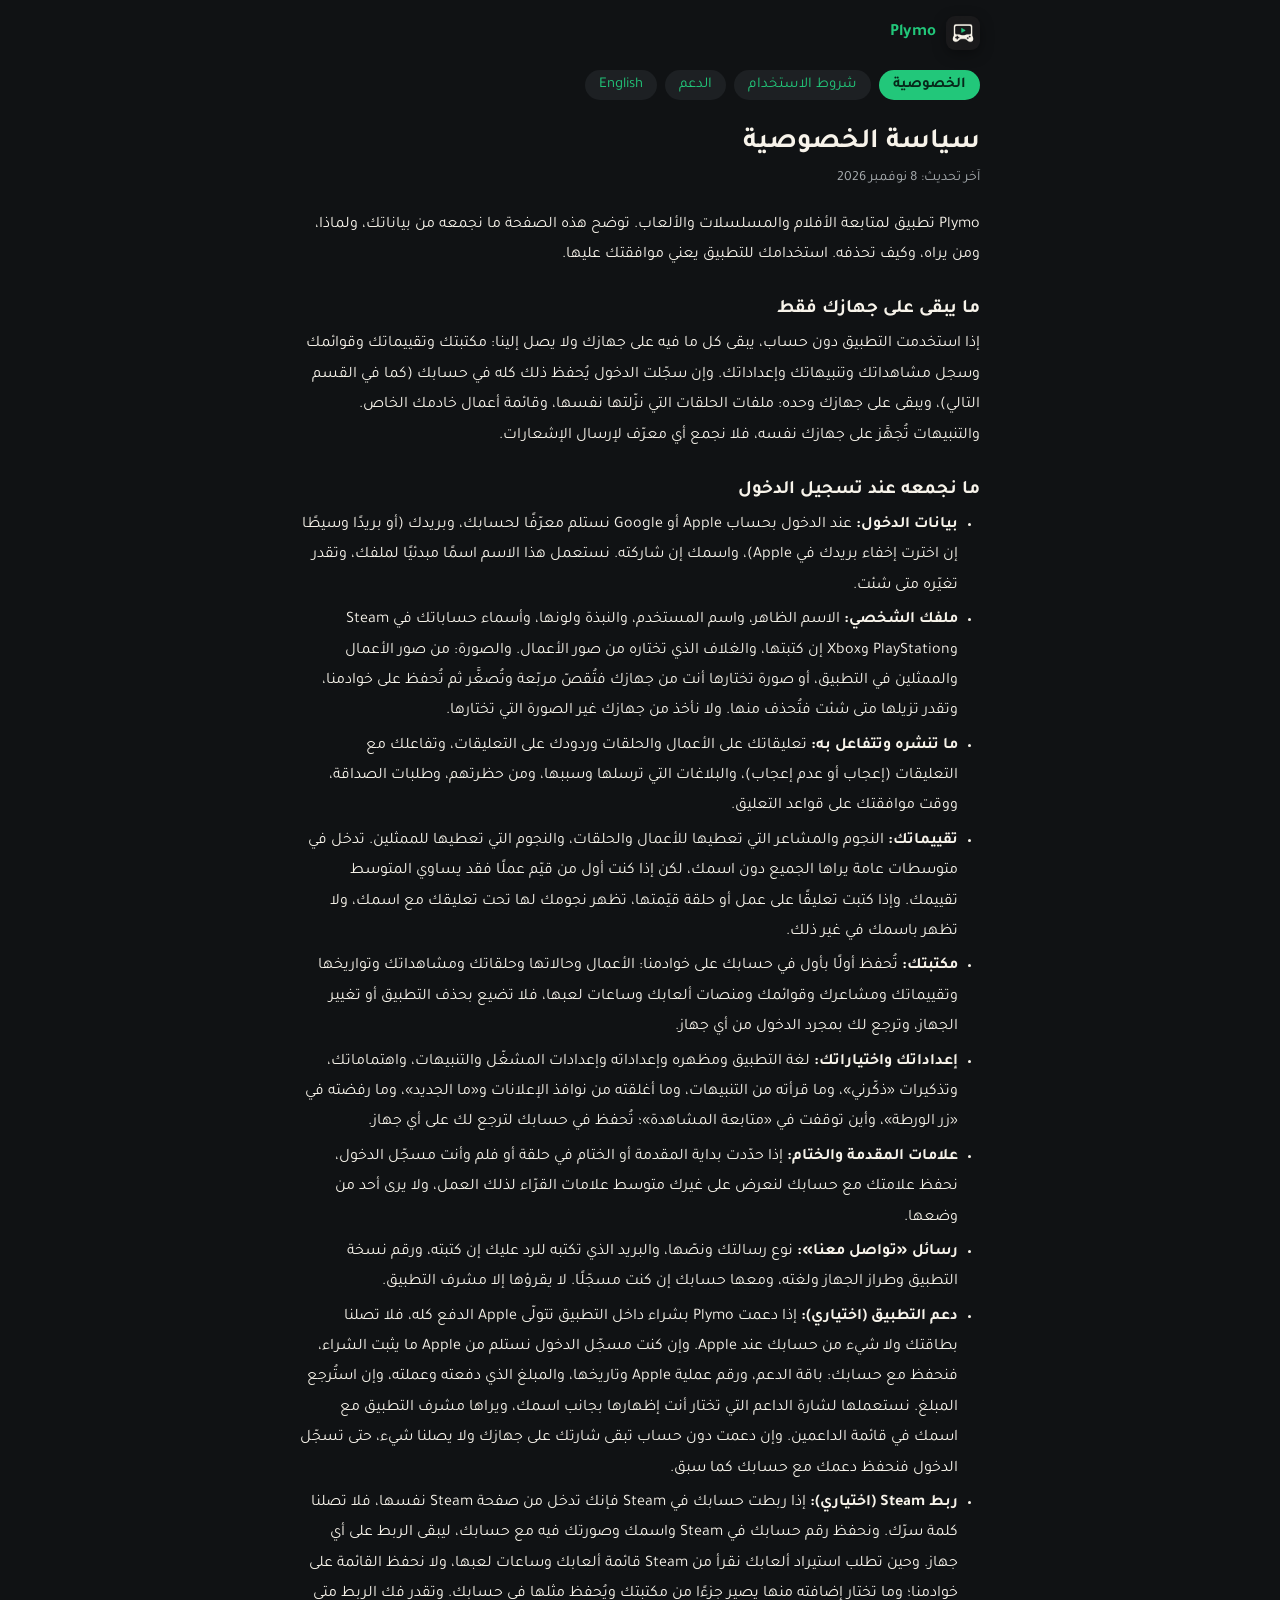
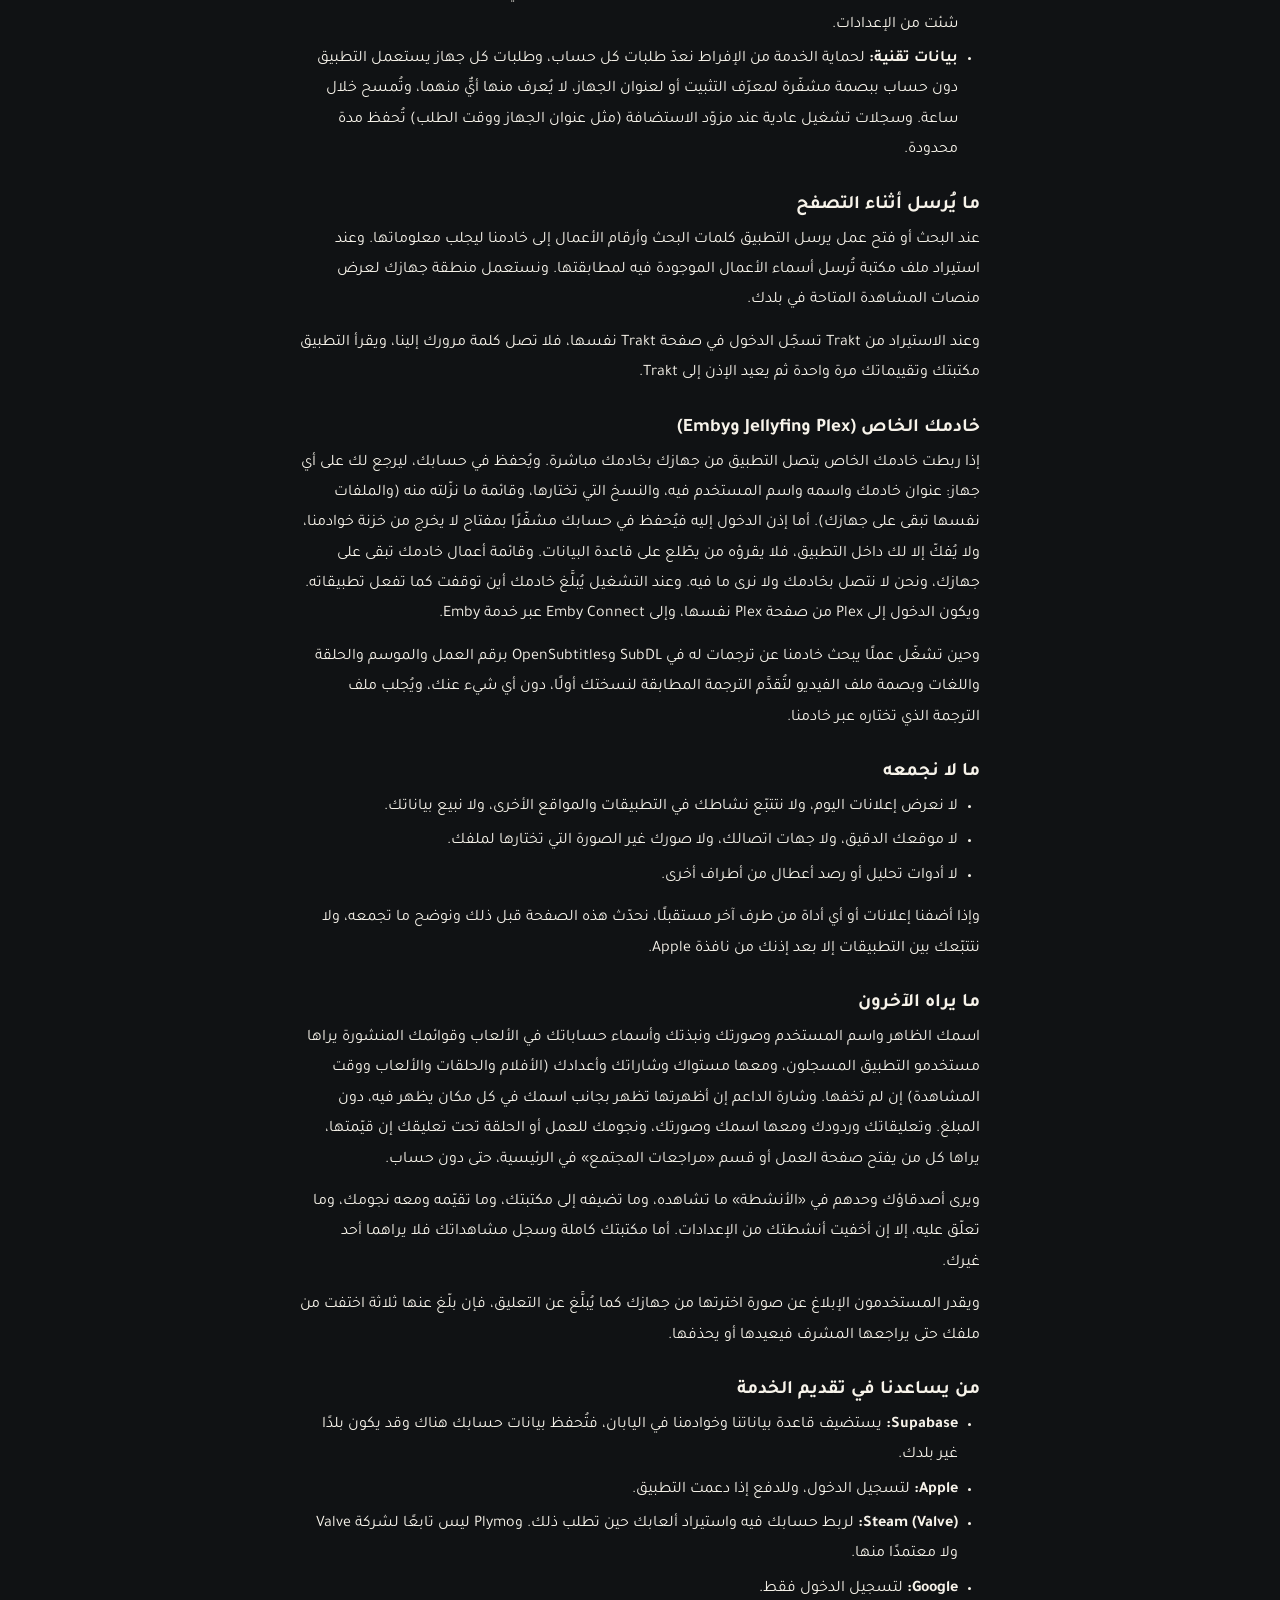
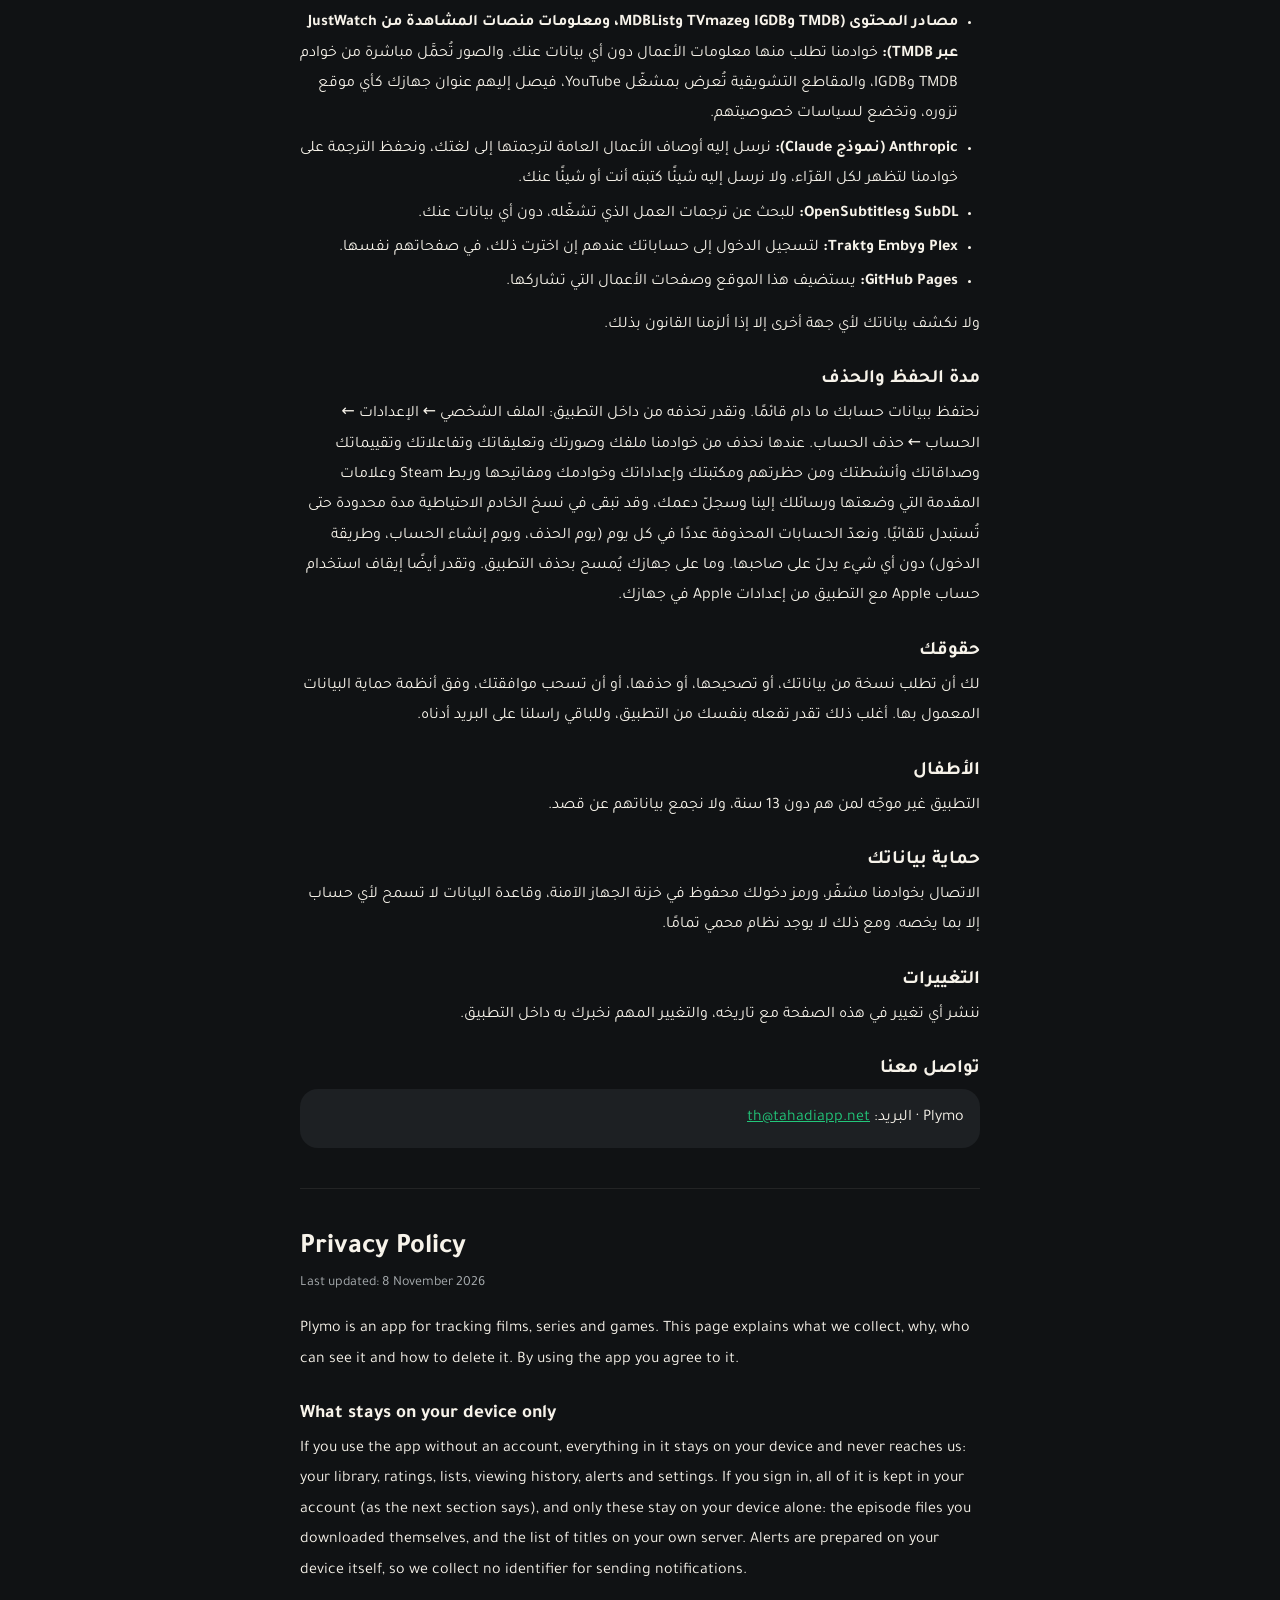
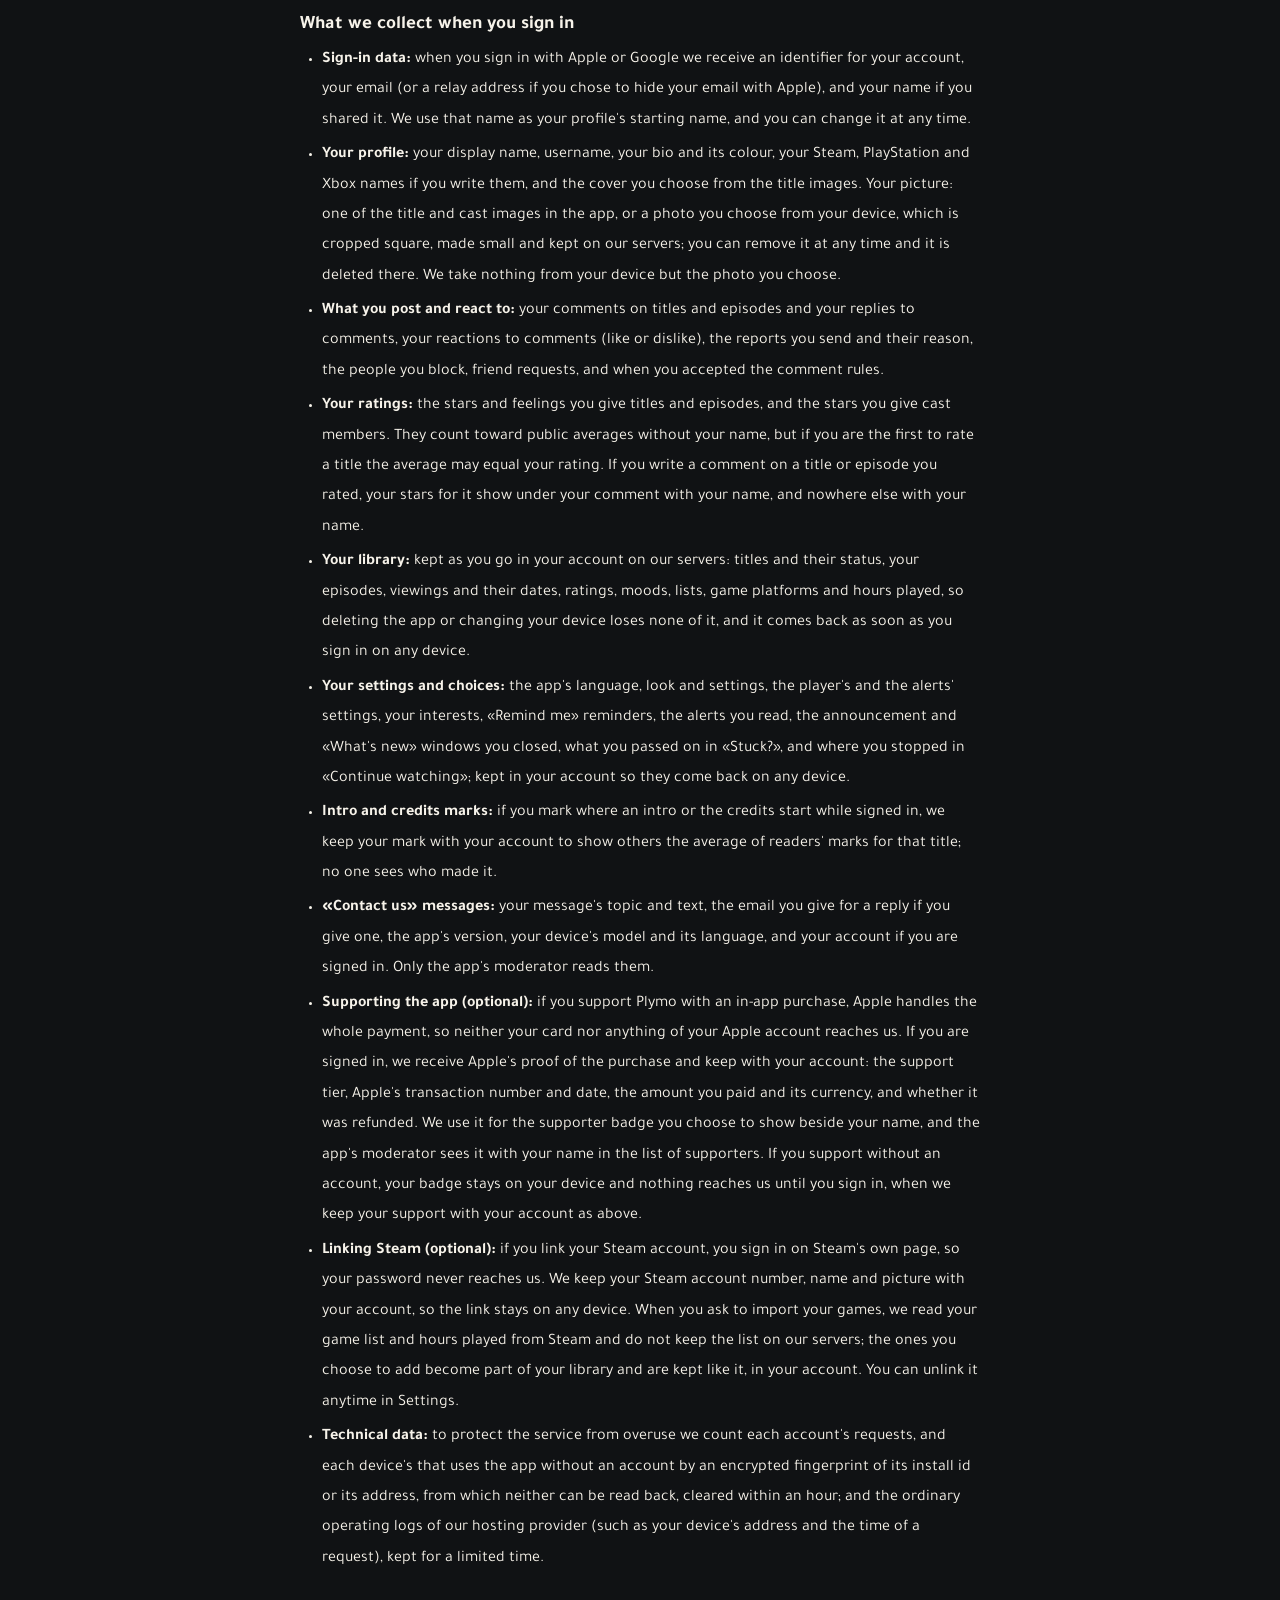
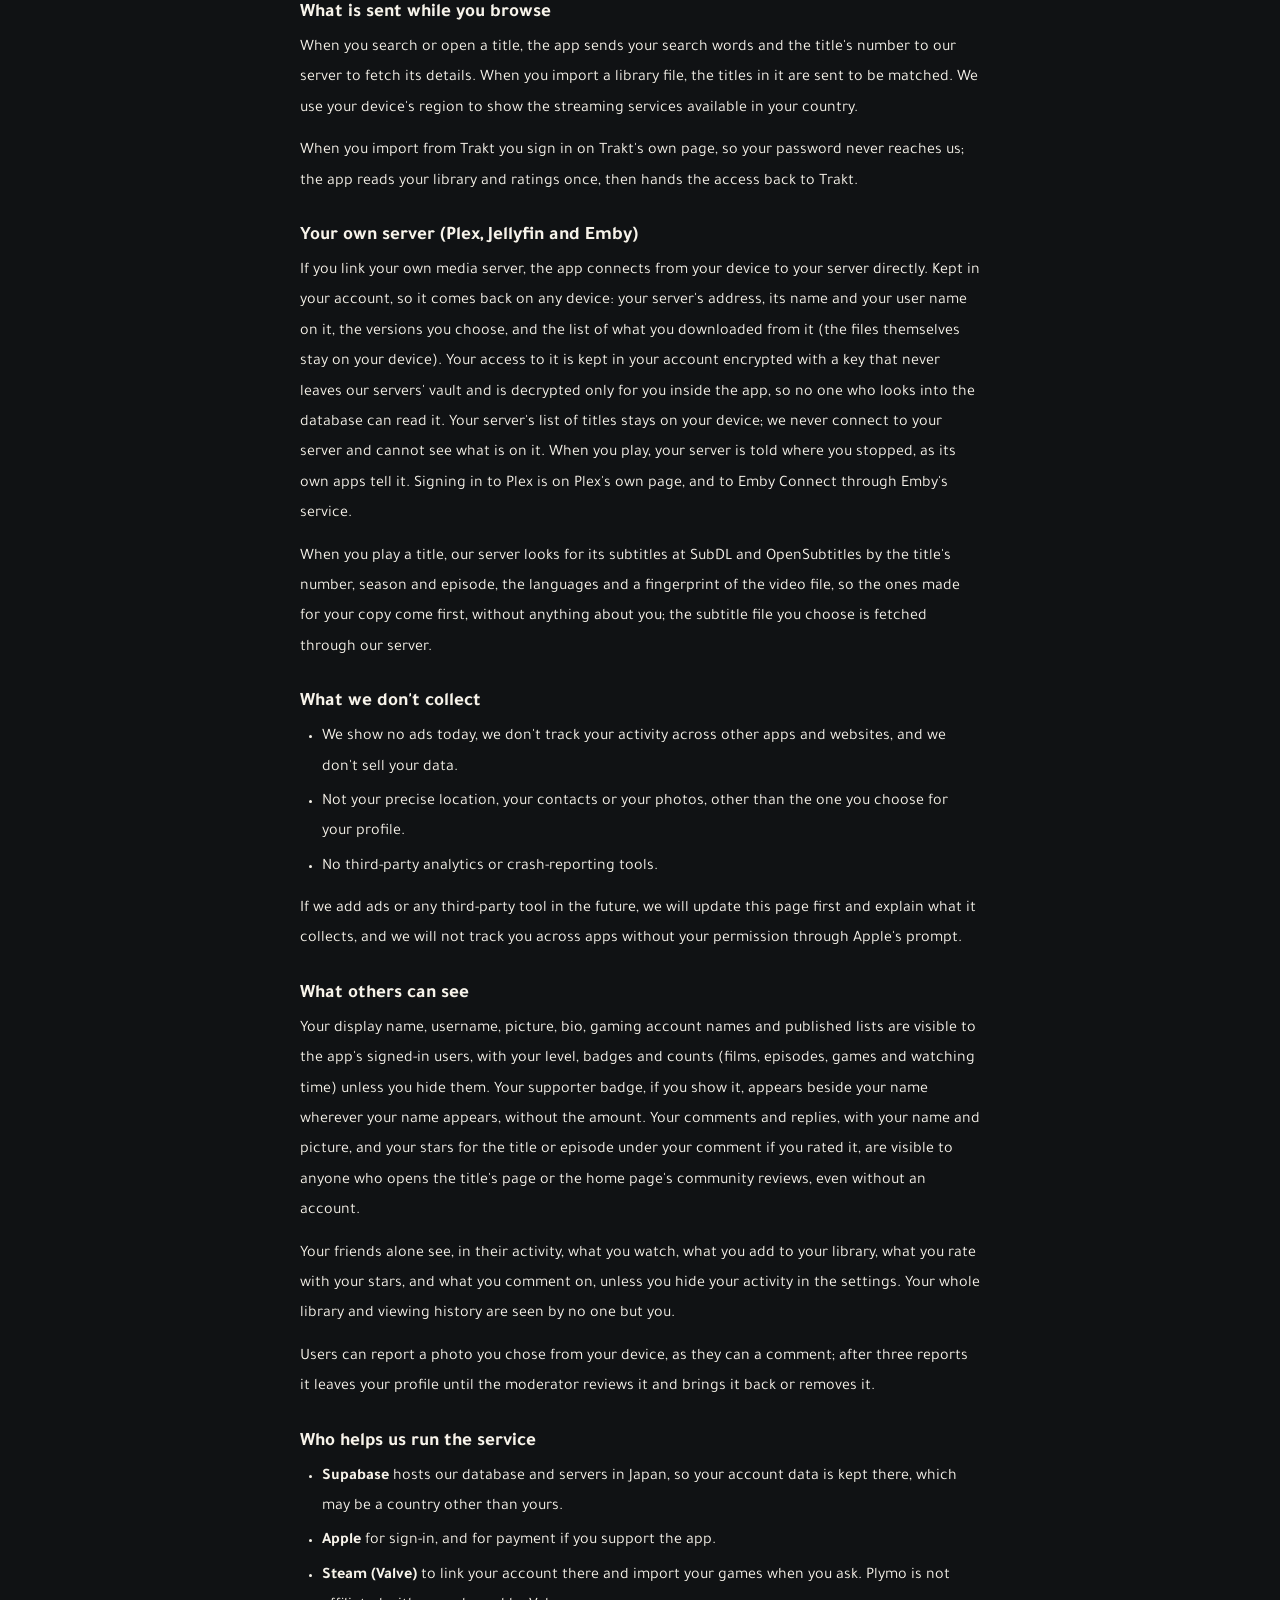
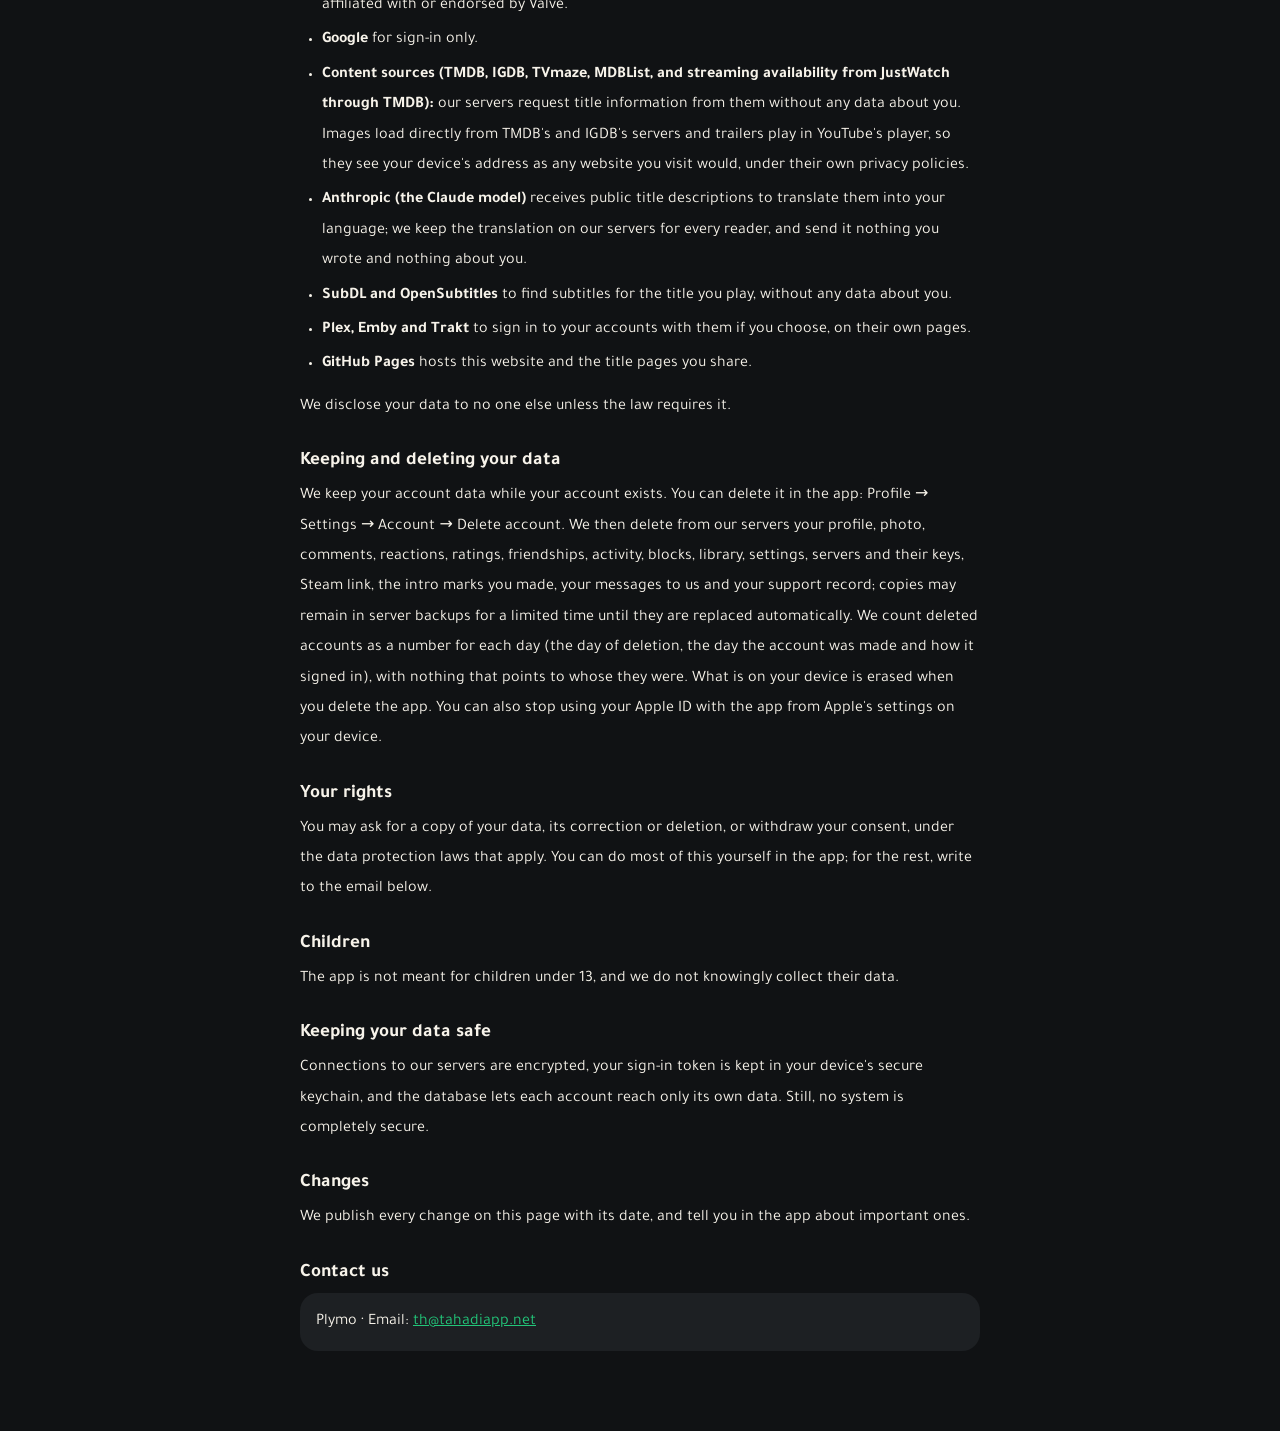
==== commit b28e6a95: "Privacy: a signed-in reader's library, settings, servers and Steam link are kept in their account; s" ====
--- a/privacy/index.html
+++ b/privacy/index.html
@@ -27,11 +27,11 @@
 
     <article>
       <h1>سياسة الخصوصية</h1>
-      <p class="updated">آخر تحديث: 7 نوفمبر 2026</p>
+      <p class="updated">آخر تحديث: 8 نوفمبر 2026</p>
       <p>Plymo تطبيق لمتابعة الأفلام والمسلسلات والألعاب. توضح هذه الصفحة ما نجمعه من بياناتك، ولماذا، ومن يراه، وكيف تحذفه. استخدامك للتطبيق يعني موافقتك عليها.</p>
 
       <h2>ما يبقى على جهازك فقط</h2>
-      <p>إذا استخدمت التطبيق دون حساب، تبقى مكتبتك وتقييماتك وقوائمك وسجل مشاهداتك وتنبيهاتك على جهازك، ولا تصل إلينا. والتنبيهات تُجهَّز على جهازك نفسه، فلا نجمع أي معرّف لإرسال الإشعارات. وكذلك يبقى على جهازك وحده: أين توقفت في فلم أو حلقة تشاهدها، وإعدادات المشغّل، وما أغلقته من نوافذ الإعلانات و«ما الجديد».</p>
+      <p>إذا استخدمت التطبيق دون حساب، يبقى كل ما فيه على جهازك ولا يصل إلينا: مكتبتك وتقييماتك وقوائمك وسجل مشاهداتك وتنبيهاتك وإعداداتك. وإن سجّلت الدخول يُحفظ ذلك كله في حسابك (كما في القسم التالي)، ويبقى على جهازك وحده: ملفات الحلقات التي نزّلتها نفسها، وقائمة أعمال خادمك الخاص. والتنبيهات تُجهَّز على جهازك نفسه، فلا نجمع أي معرّف لإرسال الإشعارات.</p>
 
       <h2>ما نجمعه عند تسجيل الدخول</h2>
       <ul>
@@ -39,11 +39,12 @@
         <li><strong>ملفك الشخصي:</strong> الاسم الظاهر، واسم المستخدم، والنبذة ولونها، وأسماء حساباتك في Steam وPlayStation وXbox إن كتبتها، والغلاف الذي تختاره من صور الأعمال. والصورة: من صور الأعمال والممثلين في التطبيق، أو صورة تختارها أنت من جهازك فتُقصّ مربّعة وتُصغَّر ثم تُحفظ على خوادمنا، وتقدر تزيلها متى شئت فتُحذف منها. ولا نأخذ من جهازك غير الصورة التي تختارها.</li>
         <li><strong>ما تنشره وتتفاعل به:</strong> تعليقاتك على الأعمال والحلقات وردودك على التعليقات، وتفاعلك مع التعليقات (إعجاب أو عدم إعجاب)، والبلاغات التي ترسلها وسببها، ومن حظرتهم، وطلبات الصداقة، ووقت موافقتك على قواعد التعليق.</li>
         <li><strong>تقييماتك:</strong> النجوم والمشاعر التي تعطيها للأعمال والحلقات، والنجوم التي تعطيها للممثلين. تدخل في متوسطات عامة يراها الجميع دون اسمك، لكن إذا كنت أول من قيّم عملًا فقد يساوي المتوسط تقييمك. وإذا كتبت تعليقًا على عمل أو حلقة قيّمتها، تظهر نجومك لها تحت تعليقك مع اسمك، ولا تظهر باسمك في غير ذلك.</li>
-        <li><strong>مزامنة المكتبة (اختيارية):</strong> إذا فعّلتها تُحفظ نسخة من مكتبتك على خوادمنا (الأعمال وحالاتها وتقييماتك وقوائمك وسجل مشاهداتك) لتنتقل بين أجهزتك. وإذا لم تفعّلها تبقى على جهازك.</li>
+        <li><strong>مكتبتك:</strong> تُحفظ أولًا بأول في حسابك على خوادمنا: الأعمال وحالاتها وحلقاتك ومشاهداتك وتواريخها وتقييماتك ومشاعرك وقوائمك ومنصات ألعابك وساعات لعبها، فلا تضيع بحذف التطبيق أو تغيير الجهاز، وترجع لك بمجرد الدخول من أي جهاز.</li>
+        <li><strong>إعداداتك واختياراتك:</strong> لغة التطبيق ومظهره وإعداداته وإعدادات المشغّل والتنبيهات، واهتماماتك، وتذكيرات «ذكّرني»، وما قرأته من التنبيهات، وما أغلقته من نوافذ الإعلانات و«ما الجديد»، وما رفضته في «زر الورطة»، وأين توقفت في «متابعة المشاهدة»؛ تُحفظ في حسابك لترجع لك على أي جهاز.</li>
         <li><strong>علامات المقدمة والختام:</strong> إذا حدّدت بداية المقدمة أو الختام في حلقة أو فلم وأنت مسجّل الدخول، نحفظ علامتك مع حسابك لنعرض على غيرك متوسط علامات القرّاء لذلك العمل، ولا يرى أحد من وضعها.</li>
         <li><strong>رسائل «تواصل معنا»:</strong> نوع رسالتك ونصّها، والبريد الذي تكتبه للرد عليك إن كتبته، ورقم نسخة التطبيق وطراز الجهاز ولغته، ومعها حسابك إن كنت مسجّلًا. لا يقرؤها إلا مشرف التطبيق.</li>
         <li><strong>دعم التطبيق (اختياري):</strong> إذا دعمت Plymo بشراء داخل التطبيق تتولّى Apple الدفع كله، فلا تصلنا بطاقتك ولا شيء من حسابك عند Apple. وإن كنت مسجّل الدخول نستلم من Apple ما يثبت الشراء، فنحفظ مع حسابك: باقة الدعم، ورقم عملية Apple وتاريخها، والمبلغ الذي دفعته وعملته، وإن استُرجع المبلغ. نستعملها لشارة الداعم التي تختار أنت إظهارها بجانب اسمك، ويراها مشرف التطبيق مع اسمك في قائمة الداعمين. وإن دعمت دون حساب تبقى شارتك على جهازك ولا يصلنا شيء، حتى تسجّل الدخول فنحفظ دعمك مع حسابك كما سبق.</li>
-        <li><strong>ربط Steam (اختياري):</strong> إذا ربطت حسابك في Steam فإنك تدخل من صفحة Steam نفسها، فلا تصلنا كلمة سرّك. ونحفظ رقم حسابك في Steam واسمك وصورتك فيه على جهازك وحده. وحين تطلب استيراد ألعابك نقرأ من Steam قائمة ألعابك وساعات لعبها، ولا نحفظها على خوادمنا؛ وما تختار إضافته منها يصير جزءًا من مكتبتك ويُحفظ مثلها: على جهازك، وفي حسابك إن فعّلت المزامنة. وتقدر فك الربط متى شئت من الإعدادات.</li>
+        <li><strong>ربط Steam (اختياري):</strong> إذا ربطت حسابك في Steam فإنك تدخل من صفحة Steam نفسها، فلا تصلنا كلمة سرّك. ونحفظ رقم حسابك في Steam واسمك وصورتك فيه مع حسابك، ليبقى الربط على أي جهاز. وحين تطلب استيراد ألعابك نقرأ من Steam قائمة ألعابك وساعات لعبها، ولا نحفظ القائمة على خوادمنا؛ وما تختار إضافته منها يصير جزءًا من مكتبتك ويُحفظ مثلها في حسابك. وتقدر فك الربط متى شئت من الإعدادات.</li>
         <li><strong>بيانات تقنية:</strong> لحماية الخدمة من الإفراط نعدّ طلبات كل حساب، وطلبات كل جهاز يستعمل التطبيق دون حساب ببصمة مشفّرة لمعرّف التثبيت أو لعنوان الجهاز، لا يُعرف منها أيٌّ منهما، وتُمسح خلال ساعة. وسجلات تشغيل عادية عند مزوّد الاستضافة (مثل عنوان الجهاز ووقت الطلب) تُحفظ مدة محدودة.</li>
       </ul>
 
@@ -52,7 +53,7 @@
       <p>وعند الاستيراد من Trakt تسجّل الدخول في صفحة Trakt نفسها، فلا تصل كلمة مرورك إلينا، ويقرأ التطبيق مكتبتك وتقييماتك مرة واحدة ثم يعيد الإذن إلى Trakt.</p>
 
       <h2>خادمك الخاص (Plex وJellyfin وEmby)</h2>
-      <p>إذا ربطت خادمك الخاص يتصل التطبيق من جهازك بخادمك مباشرة. ويُحفظ عنوان خادمك وإذن الدخول إليه في خزنة جهازك الآمنة، وقائمة أعمال خادمك على جهازك، ولا يصل شيء من ذلك إلينا، ولا نرى ما في خادمك. وعند التشغيل يُبلَّغ خادمك أين توقفت كما تفعل تطبيقاته. ويكون الدخول إلى Plex من صفحة Plex نفسها، وإلى Emby Connect عبر خدمة Emby.</p>
+      <p>إذا ربطت خادمك الخاص يتصل التطبيق من جهازك بخادمك مباشرة. ويُحفظ في حسابك، ليرجع لك على أي جهاز: عنوان خادمك واسمه واسم المستخدم فيه، والنسخ التي تختارها، وقائمة ما نزّلته منه (والملفات نفسها تبقى على جهازك). أما إذن الدخول إليه فيُحفظ في حسابك مشفّرًا بمفتاح لا يخرج من خزنة خوادمنا، ولا يُفكّ إلا لك داخل التطبيق، فلا يقرؤه من يطّلع على قاعدة البيانات. وقائمة أعمال خادمك تبقى على جهازك، ونحن لا نتصل بخادمك ولا نرى ما فيه. وعند التشغيل يُبلَّغ خادمك أين توقفت كما تفعل تطبيقاته. ويكون الدخول إلى Plex من صفحة Plex نفسها، وإلى Emby Connect عبر خدمة Emby.</p>
       <p>وحين تشغّل عملًا يبحث خادمنا عن ترجمات له في SubDL وOpenSubtitles برقم العمل والموسم والحلقة واللغات وبصمة ملف الفيديو لتُقدَّم الترجمة المطابقة لنسختك أولًا، دون أي شيء عنك، ويُجلب ملف الترجمة الذي تختاره عبر خادمنا.</p>
 
       <h2>ما لا نجمعه</h2>
@@ -64,7 +65,7 @@
       <p>وإذا أضفنا إعلانات أو أي أداة من طرف آخر مستقبلًا، نحدّث هذه الصفحة قبل ذلك ونوضح ما تجمعه، ولا نتتبّعك بين التطبيقات إلا بعد إذنك من نافذة Apple.</p>
 
       <h2>ما يراه الآخرون</h2>
-      <p>اسمك الظاهر واسم المستخدم وصورتك ونبذتك وأسماء حساباتك في الألعاب وقوائمك المنشورة يراها مستخدمو التطبيق المسجلون، ومعها مستواك وشاراتك وأعدادك (الأفلام والحلقات والألعاب ووقت المشاهدة) إن فعّلت المزامنة ولم تخفها. وشارة الداعم إن أظهرتها تظهر بجانب اسمك في كل مكان يظهر فيه، دون المبلغ. وتعليقاتك وردودك ومعها اسمك وصورتك، ونجومك للعمل أو الحلقة تحت تعليقك إن قيّمتها، يراها كل من يفتح صفحة العمل أو قسم «مراجعات المجتمع» في الرئيسية، حتى دون حساب.</p>
+      <p>اسمك الظاهر واسم المستخدم وصورتك ونبذتك وأسماء حساباتك في الألعاب وقوائمك المنشورة يراها مستخدمو التطبيق المسجلون، ومعها مستواك وشاراتك وأعدادك (الأفلام والحلقات والألعاب ووقت المشاهدة) إن لم تخفها. وشارة الداعم إن أظهرتها تظهر بجانب اسمك في كل مكان يظهر فيه، دون المبلغ. وتعليقاتك وردودك ومعها اسمك وصورتك، ونجومك للعمل أو الحلقة تحت تعليقك إن قيّمتها، يراها كل من يفتح صفحة العمل أو قسم «مراجعات المجتمع» في الرئيسية، حتى دون حساب.</p>
       <p>ويرى أصدقاؤك وحدهم في «الأنشطة» ما تشاهده، وما تضيفه إلى مكتبتك، وما تقيّمه ومعه نجومك، وما تعلّق عليه، إلا إن أخفيت أنشطتك من الإعدادات. أما مكتبتك كاملة وسجل مشاهداتك فلا يراهما أحد غيرك.</p>
       <p>ويقدر المستخدمون الإبلاغ عن صورة اخترتها من جهازك كما يُبلَّغ عن التعليق، فإن بلّغ عنها ثلاثة اختفت من ملفك حتى يراجعها المشرف فيعيدها أو يحذفها.</p>
 
@@ -83,7 +84,7 @@
       <p>ولا نكشف بياناتك لأي جهة أخرى إلا إذا ألزمنا القانون بذلك.</p>
 
       <h2>مدة الحفظ والحذف</h2>
-      <p>نحتفظ ببيانات حسابك ما دام قائمًا. وتقدر تحذفه من داخل التطبيق: الملف الشخصي ← الإعدادات ← الحساب ← حذف الحساب. عندها نحذف من خوادمنا ملفك وصورتك وتعليقاتك وتفاعلاتك وتقييماتك وصداقاتك وأنشطتك ومن حظرتهم ومكتبتك المتزامنة وعلامات المقدمة التي وضعتها ورسائلك إلينا وسجلّ دعمك، وقد تبقى في نسخ الخادم الاحتياطية مدة محدودة حتى تُستبدل تلقائيًا. ونعدّ الحسابات المحذوفة عددًا في كل يوم (يوم الحذف، ويوم إنشاء الحساب، وطريقة الدخول) دون أي شيء يدلّ على صاحبها. وما على جهازك يُمسح بحذف التطبيق. وتقدر أيضًا إيقاف استخدام حساب Apple مع التطبيق من إعدادات Apple في جهازك.</p>
+      <p>نحتفظ ببيانات حسابك ما دام قائمًا. وتقدر تحذفه من داخل التطبيق: الملف الشخصي ← الإعدادات ← الحساب ← حذف الحساب. عندها نحذف من خوادمنا ملفك وصورتك وتعليقاتك وتفاعلاتك وتقييماتك وصداقاتك وأنشطتك ومن حظرتهم ومكتبتك وإعداداتك وخوادمك ومفاتيحها وربط Steam وعلامات المقدمة التي وضعتها ورسائلك إلينا وسجلّ دعمك، وقد تبقى في نسخ الخادم الاحتياطية مدة محدودة حتى تُستبدل تلقائيًا. ونعدّ الحسابات المحذوفة عددًا في كل يوم (يوم الحذف، ويوم إنشاء الحساب، وطريقة الدخول) دون أي شيء يدلّ على صاحبها. وما على جهازك يُمسح بحذف التطبيق. وتقدر أيضًا إيقاف استخدام حساب Apple مع التطبيق من إعدادات Apple في جهازك.</p>
 
       <h2>حقوقك</h2>
       <p>لك أن تطلب نسخة من بياناتك، أو تصحيحها، أو حذفها، أو أن تسحب موافقتك، وفق أنظمة حماية البيانات المعمول بها. أغلب ذلك تقدر تفعله بنفسك من التطبيق، وللباقي راسلنا على البريد أدناه.</p>
@@ -103,11 +104,11 @@
 
     <article id="en" lang="en" dir="ltr">
       <h1>Privacy Policy</h1>
-      <p class="updated">Last updated: 7 November 2026</p>
+      <p class="updated">Last updated: 8 November 2026</p>
       <p>Plymo is an app for tracking films, series and games. This page explains what we collect, why, who can see it and how to delete it. By using the app you agree to it.</p>
 
       <h2>What stays on your device only</h2>
-      <p>If you use the app without an account, your library, ratings, lists, viewing history and alerts stay on your device and never reach us. Alerts are prepared on your device itself, so we collect no identifier for sending notifications. Also kept on your device alone: where you stopped in a film or episode you are watching, the player's settings, and the announcement and «What's new» windows you closed.</p>
+      <p>If you use the app without an account, everything in it stays on your device and never reaches us: your library, ratings, lists, viewing history, alerts and settings. If you sign in, all of it is kept in your account (as the next section says), and only these stay on your device alone: the episode files you downloaded themselves, and the list of titles on your own server. Alerts are prepared on your device itself, so we collect no identifier for sending notifications.</p>
 
       <h2>What we collect when you sign in</h2>
       <ul>
@@ -115,11 +116,12 @@
         <li><strong>Your profile:</strong> your display name, username, your bio and its colour, your Steam, PlayStation and Xbox names if you write them, and the cover you choose from the title images. Your picture: one of the title and cast images in the app, or a photo you choose from your device, which is cropped square, made small and kept on our servers; you can remove it at any time and it is deleted there. We take nothing from your device but the photo you choose.</li>
         <li><strong>What you post and react to:</strong> your comments on titles and episodes and your replies to comments, your reactions to comments (like or dislike), the reports you send and their reason, the people you block, friend requests, and when you accepted the comment rules.</li>
         <li><strong>Your ratings:</strong> the stars and feelings you give titles and episodes, and the stars you give cast members. They count toward public averages without your name, but if you are the first to rate a title the average may equal your rating. If you write a comment on a title or episode you rated, your stars for it show under your comment with your name, and nowhere else with your name.</li>
-        <li><strong>Library sync (optional):</strong> if you turn it on, a copy of your library (titles and their status, your ratings, lists and viewing history) is kept on our servers so it follows you across devices. If you don't, it stays on your device.</li>
+        <li><strong>Your library:</strong> kept as you go in your account on our servers: titles and their status, your episodes, viewings and their dates, ratings, moods, lists, game platforms and hours played, so deleting the app or changing your device loses none of it, and it comes back as soon as you sign in on any device.</li>
+        <li><strong>Your settings and choices:</strong> the app's language, look and settings, the player's and the alerts' settings, your interests, «Remind me» reminders, the alerts you read, the announcement and «What's new» windows you closed, what you passed on in «Stuck?», and where you stopped in «Continue watching»; kept in your account so they come back on any device.</li>
         <li><strong>Intro and credits marks:</strong> if you mark where an intro or the credits start while signed in, we keep your mark with your account to show others the average of readers' marks for that title; no one sees who made it.</li>
         <li><strong>«Contact us» messages:</strong> your message's topic and text, the email you give for a reply if you give one, the app's version, your device's model and its language, and your account if you are signed in. Only the app's moderator reads them.</li>
         <li><strong>Supporting the app (optional):</strong> if you support Plymo with an in-app purchase, Apple handles the whole payment, so neither your card nor anything of your Apple account reaches us. If you are signed in, we receive Apple's proof of the purchase and keep with your account: the support tier, Apple's transaction number and date, the amount you paid and its currency, and whether it was refunded. We use it for the supporter badge you choose to show beside your name, and the app's moderator sees it with your name in the list of supporters. If you support without an account, your badge stays on your device and nothing reaches us until you sign in, when we keep your support with your account as above.</li>
-        <li><strong>Linking Steam (optional):</strong> if you link your Steam account, you sign in on Steam's own page, so your password never reaches us. We keep your Steam account number, name and picture on your device alone. When you ask to import your games, we read your game list and hours played from Steam and do not keep them on our servers; the ones you choose to add become part of your library and are kept like it: on your device, and in your account if you turned on sync. You can unlink it anytime in Settings.</li>
+        <li><strong>Linking Steam (optional):</strong> if you link your Steam account, you sign in on Steam's own page, so your password never reaches us. We keep your Steam account number, name and picture with your account, so the link stays on any device. When you ask to import your games, we read your game list and hours played from Steam and do not keep the list on our servers; the ones you choose to add become part of your library and are kept like it, in your account. You can unlink it anytime in Settings.</li>
         <li><strong>Technical data:</strong> to protect the service from overuse we count each account's requests, and each device's that uses the app without an account by an encrypted fingerprint of its install id or its address, from which neither can be read back, cleared within an hour; and the ordinary operating logs of our hosting provider (such as your device's address and the time of a request), kept for a limited time.</li>
       </ul>
 
@@ -128,7 +130,7 @@
       <p>When you import from Trakt you sign in on Trakt's own page, so your password never reaches us; the app reads your library and ratings once, then hands the access back to Trakt.</p>
 
       <h2>Your own server (Plex, Jellyfin and Emby)</h2>
-      <p>If you link your own media server, the app connects from your device to your server directly. Your server's address and access are kept in your device's secure keychain and its list of titles on your device; none of it reaches us, and we cannot see what is on your server. When you play, your server is told where you stopped, as its own apps tell it. Signing in to Plex is on Plex's own page, and to Emby Connect through Emby's service.</p>
+      <p>If you link your own media server, the app connects from your device to your server directly. Kept in your account, so it comes back on any device: your server's address, its name and your user name on it, the versions you choose, and the list of what you downloaded from it (the files themselves stay on your device). Your access to it is kept in your account encrypted with a key that never leaves our servers' vault and is decrypted only for you inside the app, so no one who looks into the database can read it. Your server's list of titles stays on your device; we never connect to your server and cannot see what is on it. When you play, your server is told where you stopped, as its own apps tell it. Signing in to Plex is on Plex's own page, and to Emby Connect through Emby's service.</p>
       <p>When you play a title, our server looks for its subtitles at SubDL and OpenSubtitles by the title's number, season and episode, the languages and a fingerprint of the video file, so the ones made for your copy come first, without anything about you; the subtitle file you choose is fetched through our server.</p>
 
       <h2>What we don't collect</h2>
@@ -140,7 +142,7 @@
       <p>If we add ads or any third-party tool in the future, we will update this page first and explain what it collects, and we will not track you across apps without your permission through Apple's prompt.</p>
 
       <h2>What others can see</h2>
-      <p>Your display name, username, picture, bio, gaming account names and published lists are visible to the app's signed-in users, with your level, badges and counts (films, episodes, games and watching time) if you turned on sync and did not hide them. Your supporter badge, if you show it, appears beside your name wherever your name appears, without the amount. Your comments and replies, with your name and picture, and your stars for the title or episode under your comment if you rated it, are visible to anyone who opens the title's page or the home page's community reviews, even without an account.</p>
+      <p>Your display name, username, picture, bio, gaming account names and published lists are visible to the app's signed-in users, with your level, badges and counts (films, episodes, games and watching time) unless you hide them. Your supporter badge, if you show it, appears beside your name wherever your name appears, without the amount. Your comments and replies, with your name and picture, and your stars for the title or episode under your comment if you rated it, are visible to anyone who opens the title's page or the home page's community reviews, even without an account.</p>
       <p>Your friends alone see, in their activity, what you watch, what you add to your library, what you rate with your stars, and what you comment on, unless you hide your activity in the settings. Your whole library and viewing history are seen by no one but you.</p>
       <p>Users can report a photo you chose from your device, as they can a comment; after three reports it leaves your profile until the moderator reviews it and brings it back or removes it.</p>
 
@@ -159,7 +161,7 @@
       <p>We disclose your data to no one else unless the law requires it.</p>
 
       <h2>Keeping and deleting your data</h2>
-      <p>We keep your account data while your account exists. You can delete it in the app: Profile → Settings → Account → Delete account. We then delete from our servers your profile, photo, comments, reactions, ratings, friendships, activity, blocks, synced library, the intro marks you made, your messages to us and your support record; copies may remain in server backups for a limited time until they are replaced automatically. We count deleted accounts as a number for each day (the day of deletion, the day the account was made and how it signed in), with nothing that points to whose they were. What is on your device is erased when you delete the app. You can also stop using your Apple ID with the app from Apple's settings on your device.</p>
+      <p>We keep your account data while your account exists. You can delete it in the app: Profile → Settings → Account → Delete account. We then delete from our servers your profile, photo, comments, reactions, ratings, friendships, activity, blocks, library, settings, servers and their keys, Steam link, the intro marks you made, your messages to us and your support record; copies may remain in server backups for a limited time until they are replaced automatically. We count deleted accounts as a number for each day (the day of deletion, the day the account was made and how it signed in), with nothing that points to whose they were. What is on your device is erased when you delete the app. You can also stop using your Apple ID with the app from Apple's settings on your device.</p>
 
       <h2>Your rights</h2>
       <p>You may ask for a copy of your data, its correction or deletion, or withdraw your consent, under the data protection laws that apply. You can do most of this yourself in the app; for the rest, write to the email below.</p>
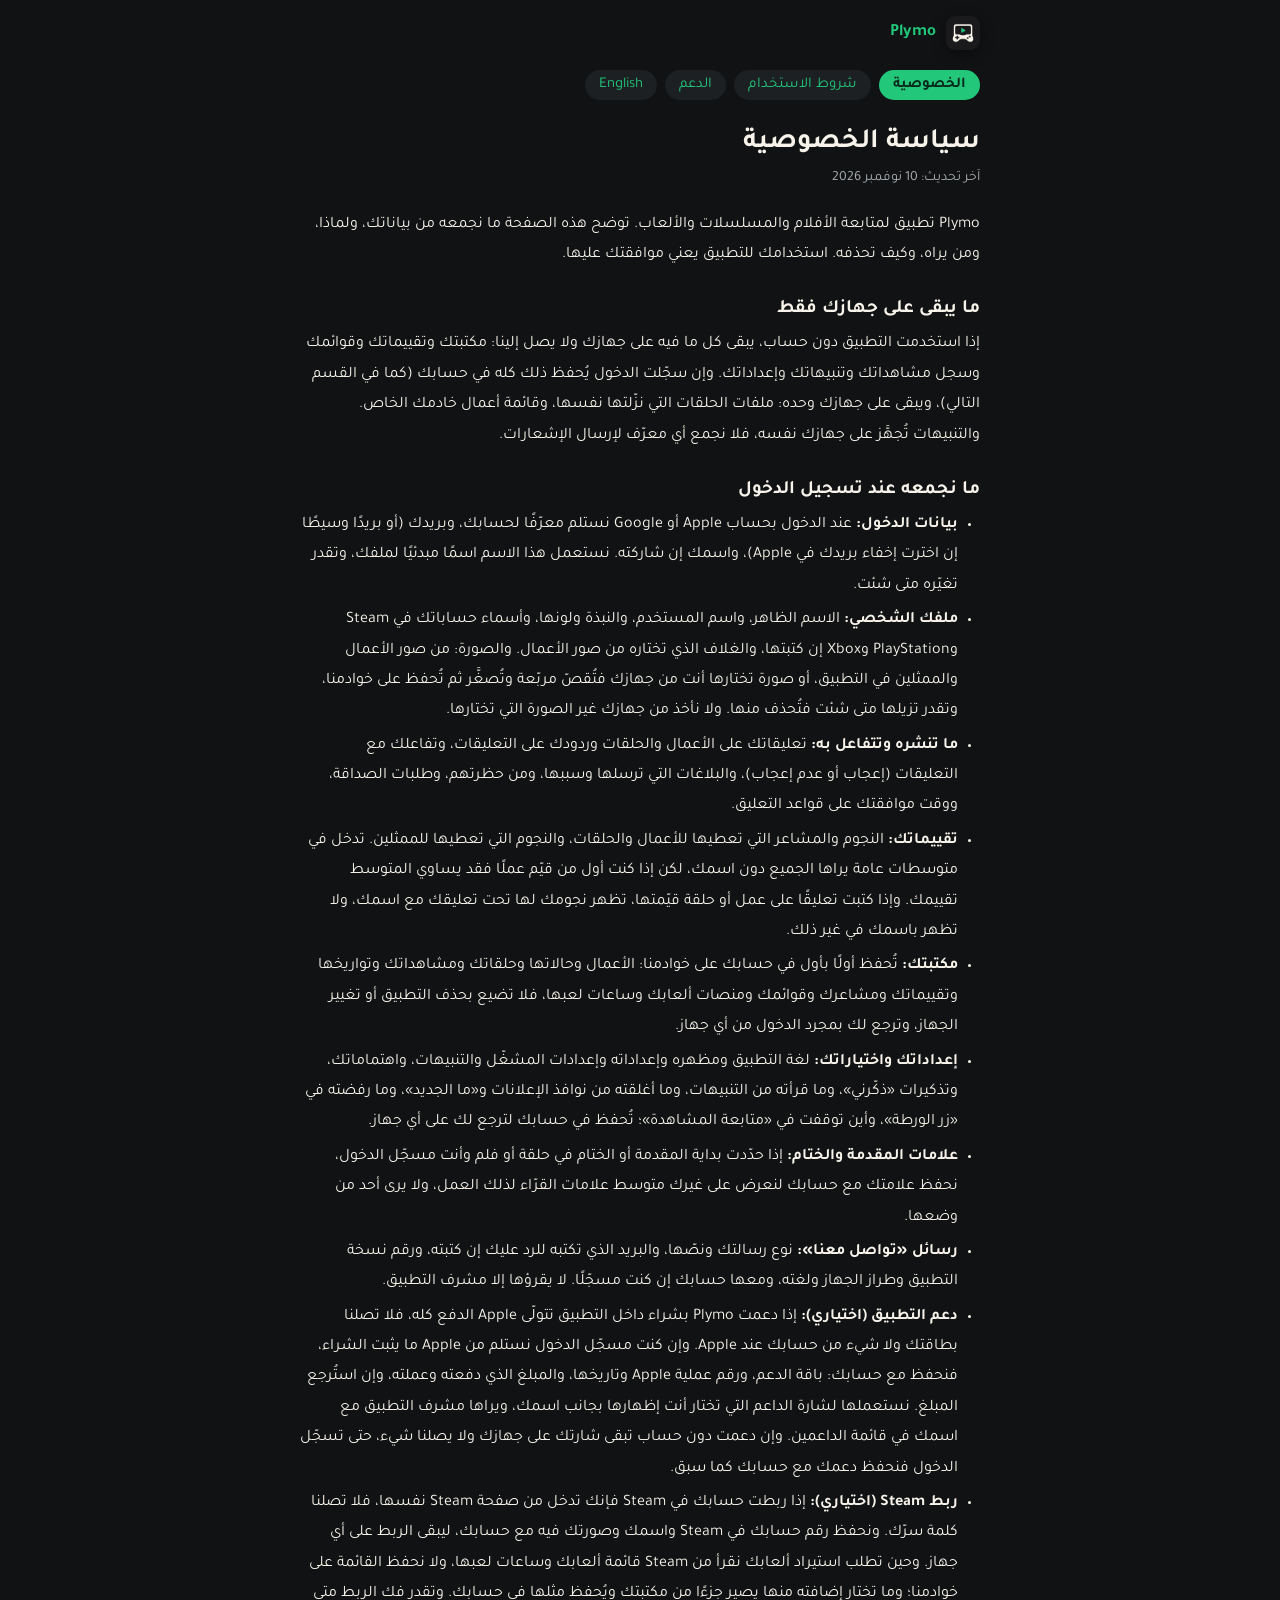
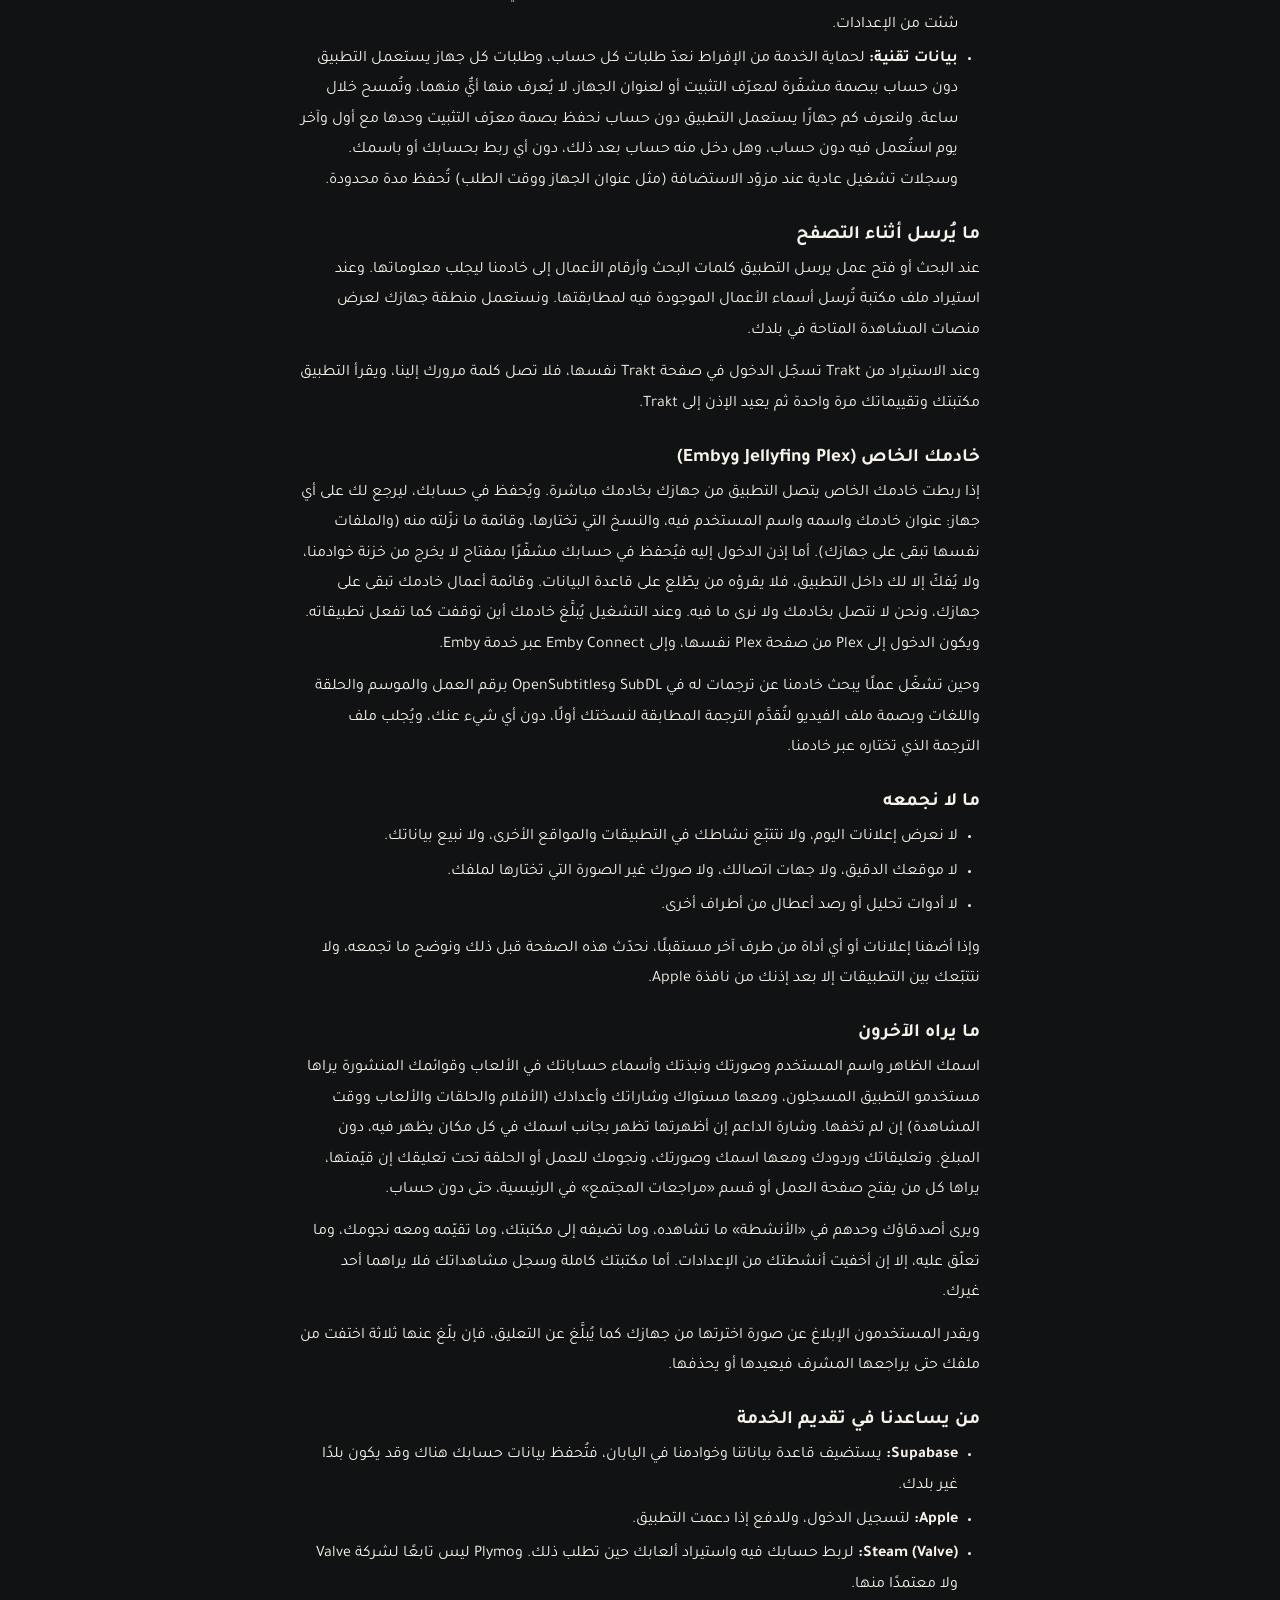
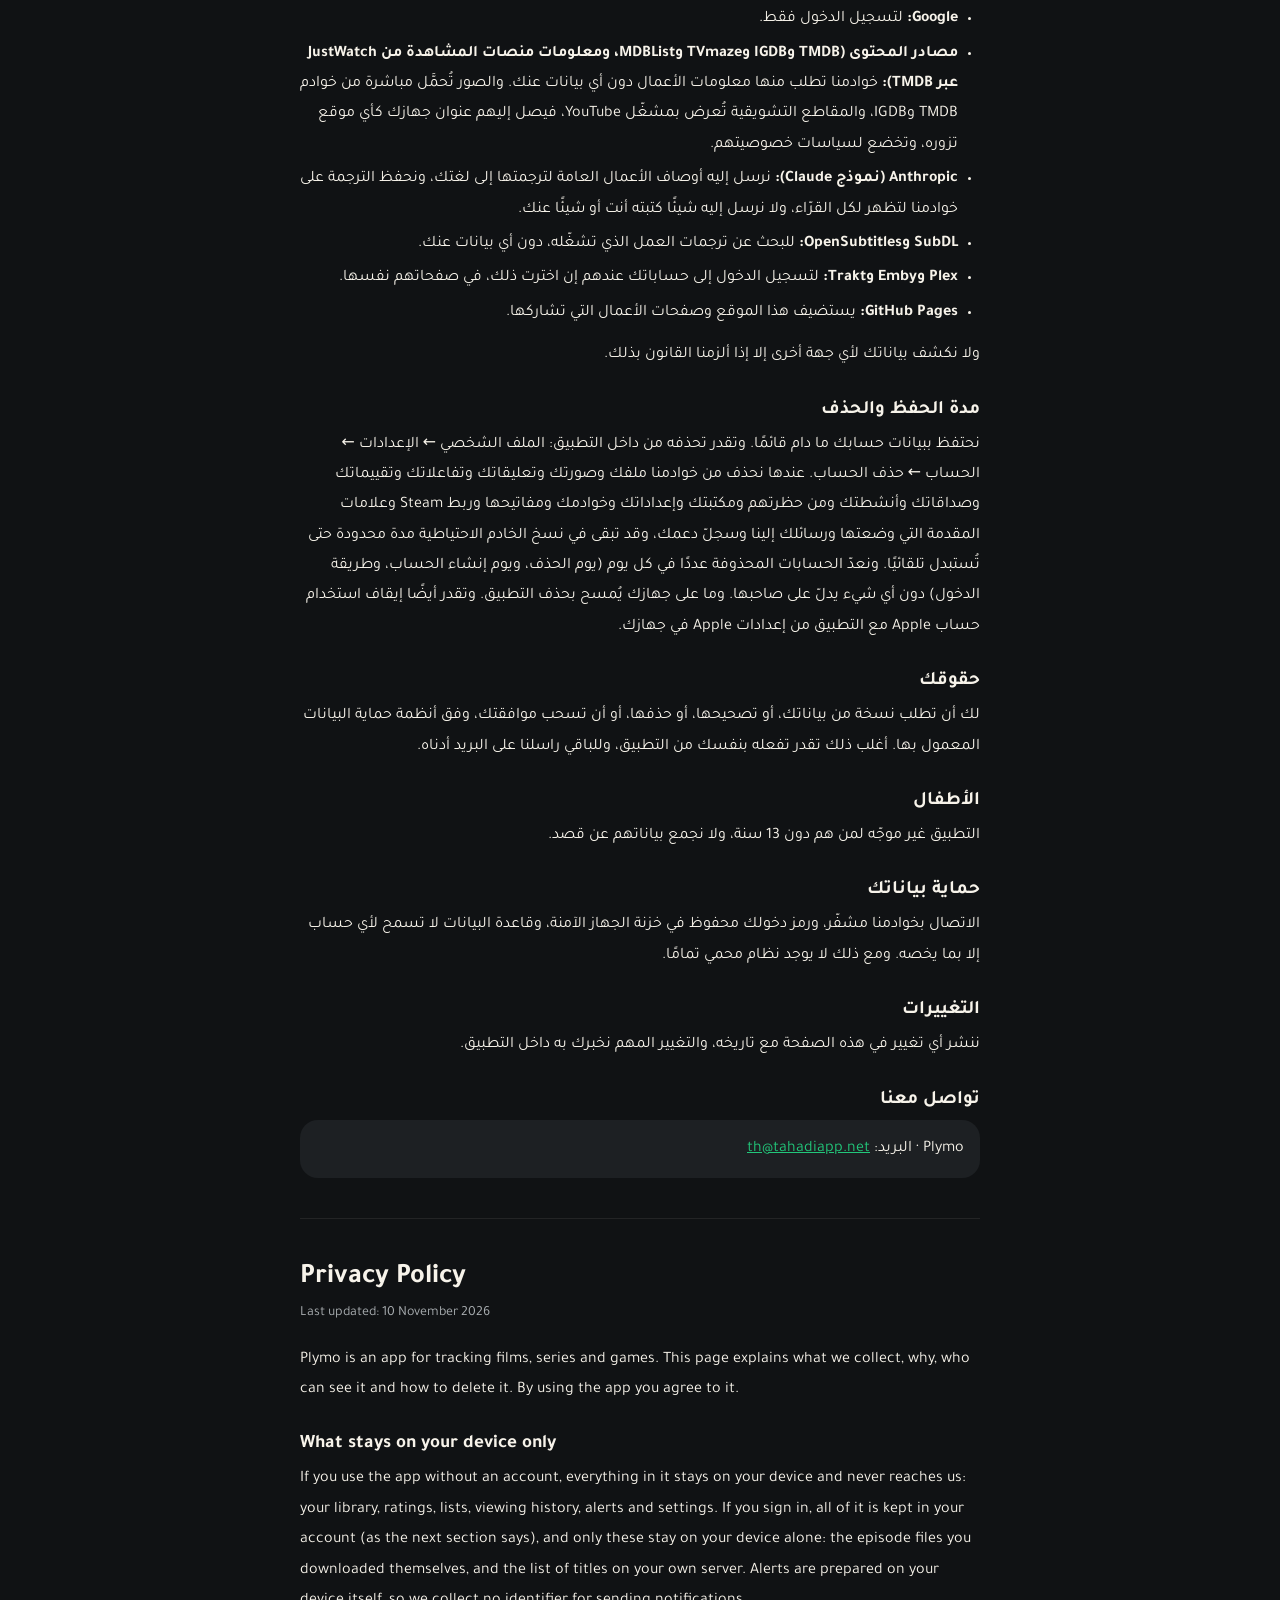
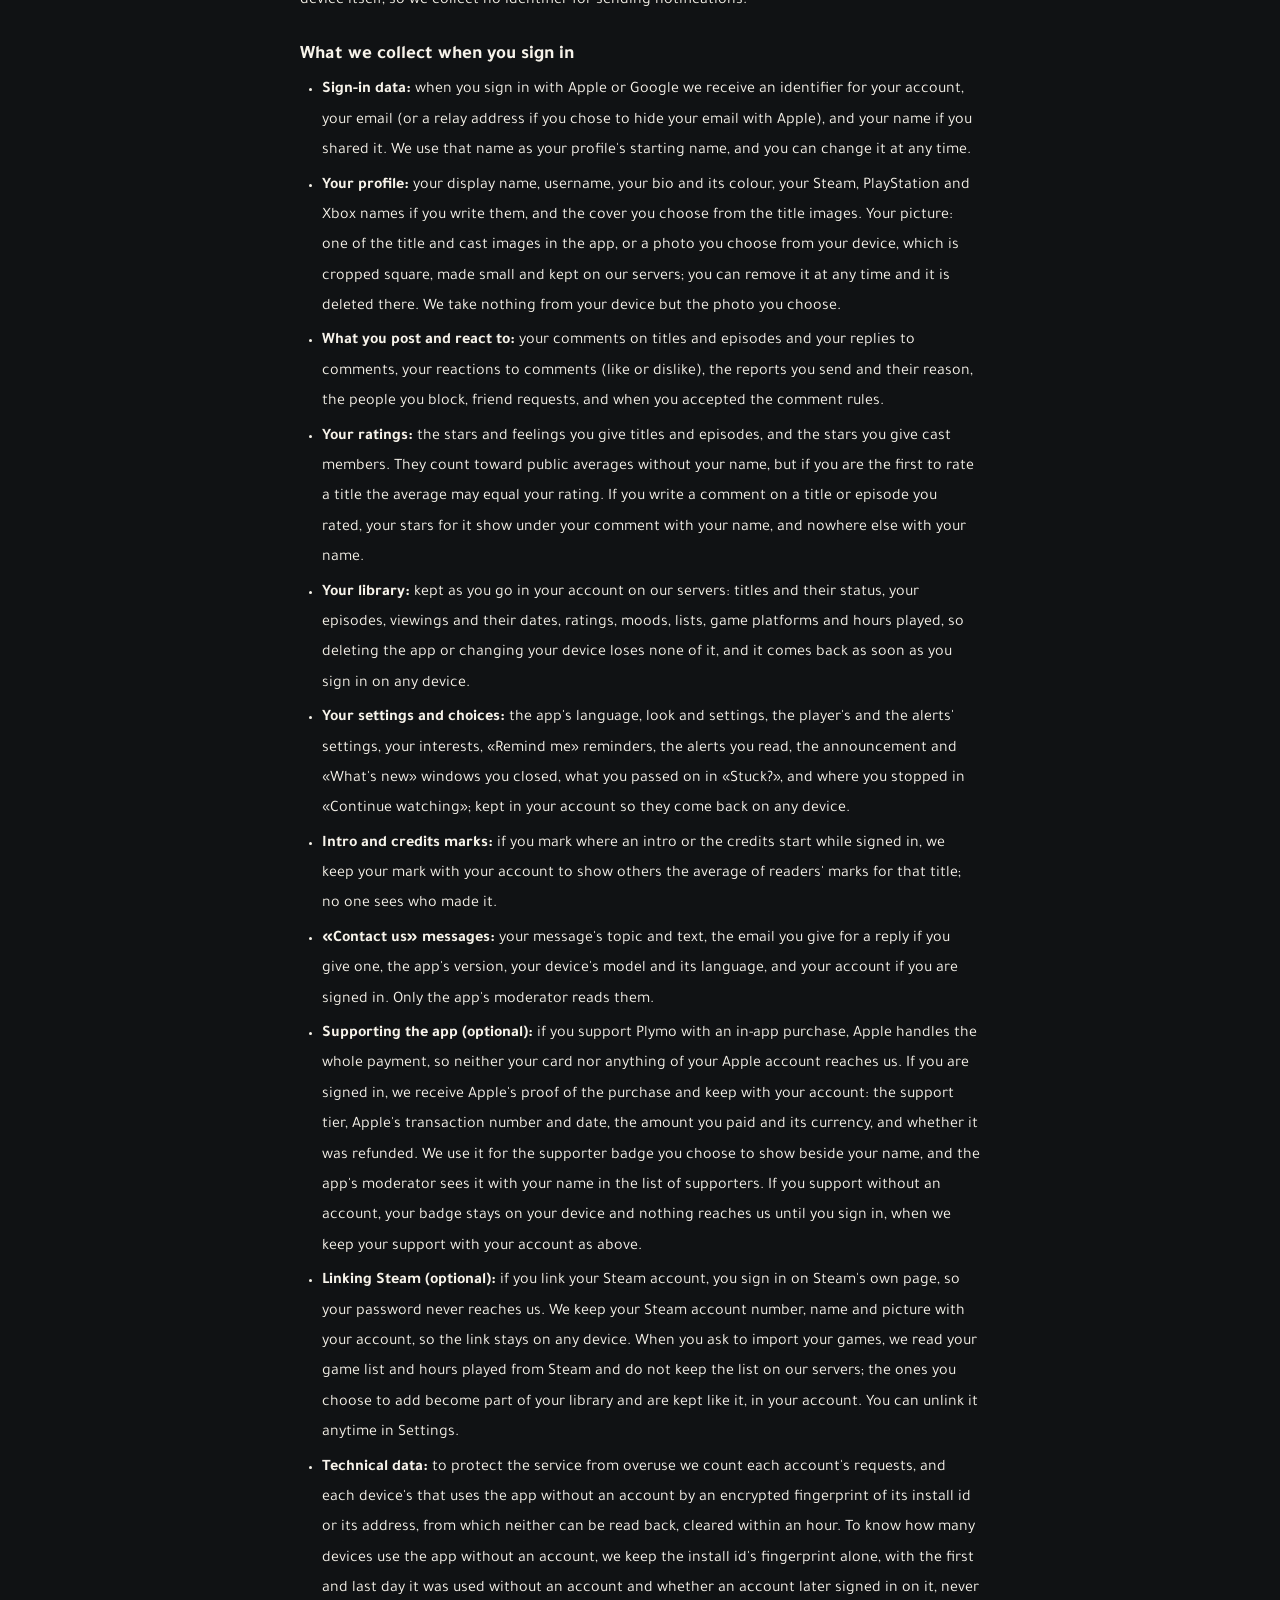
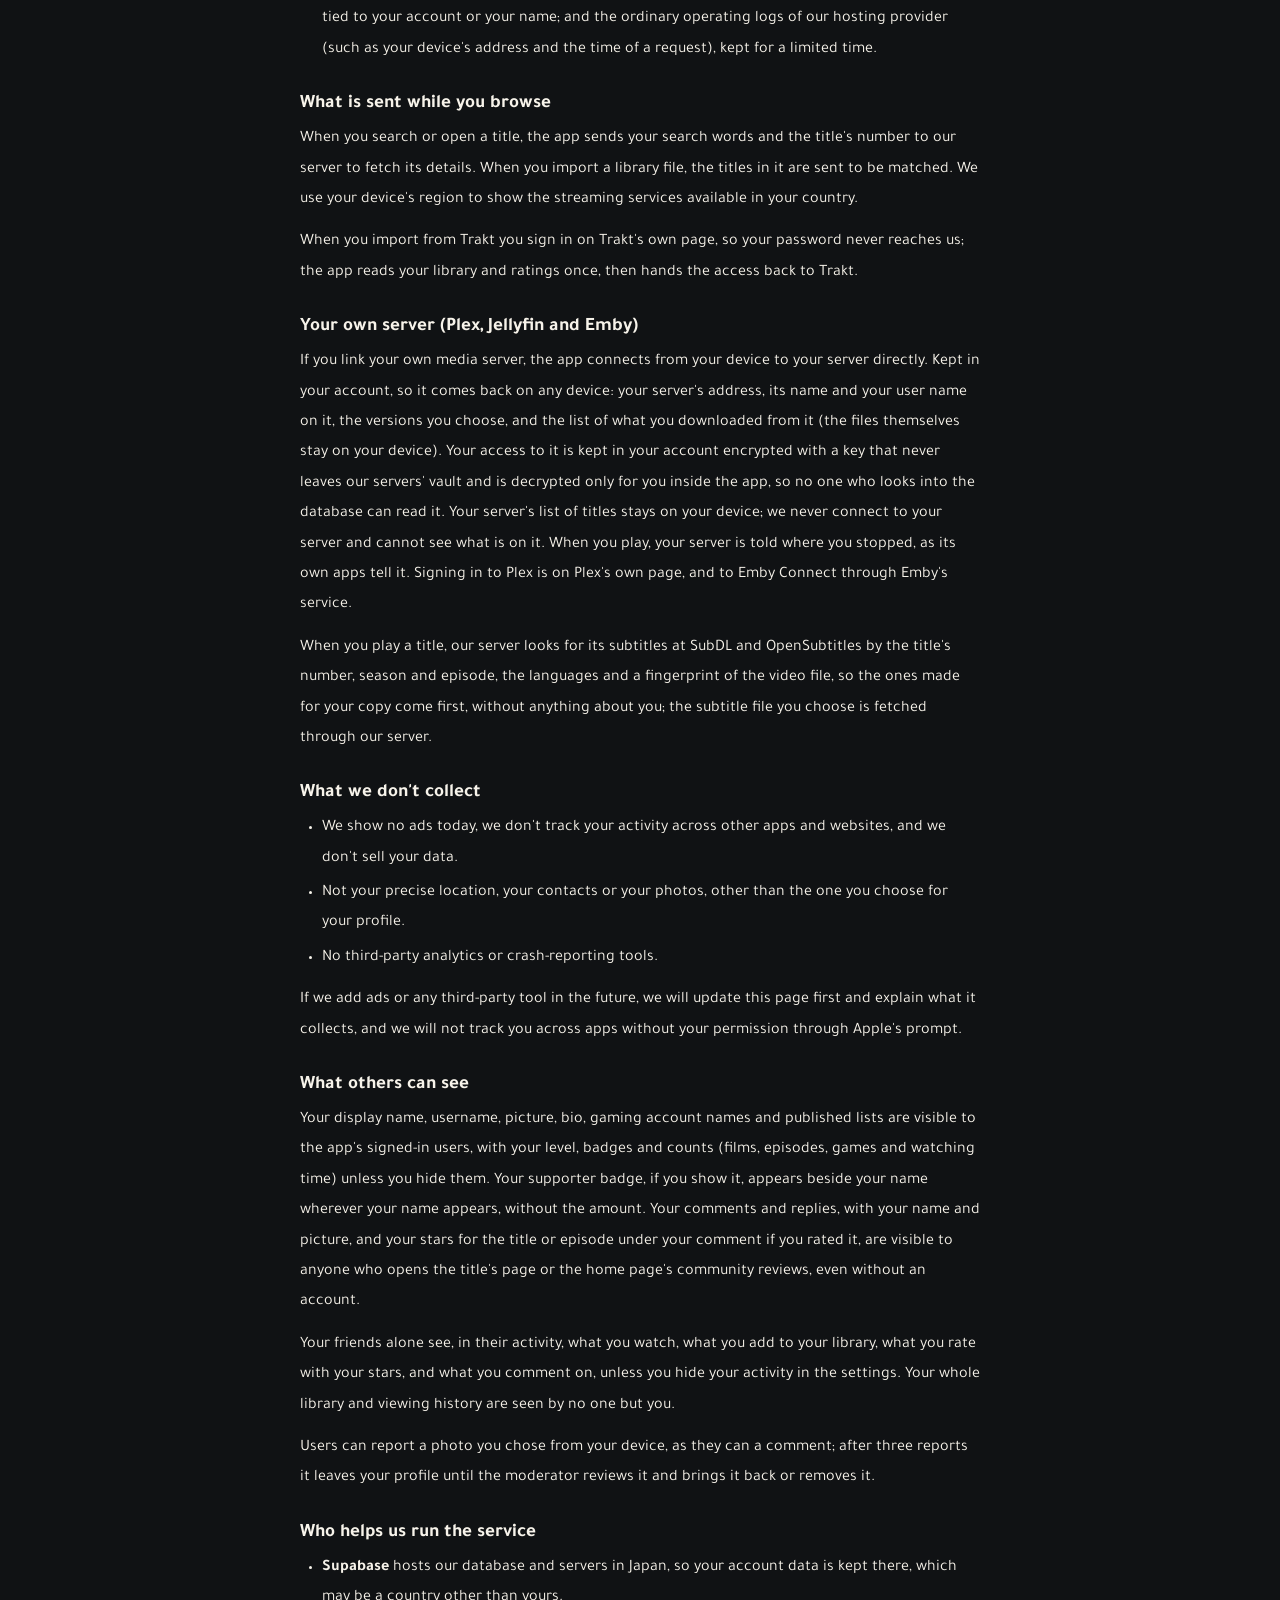
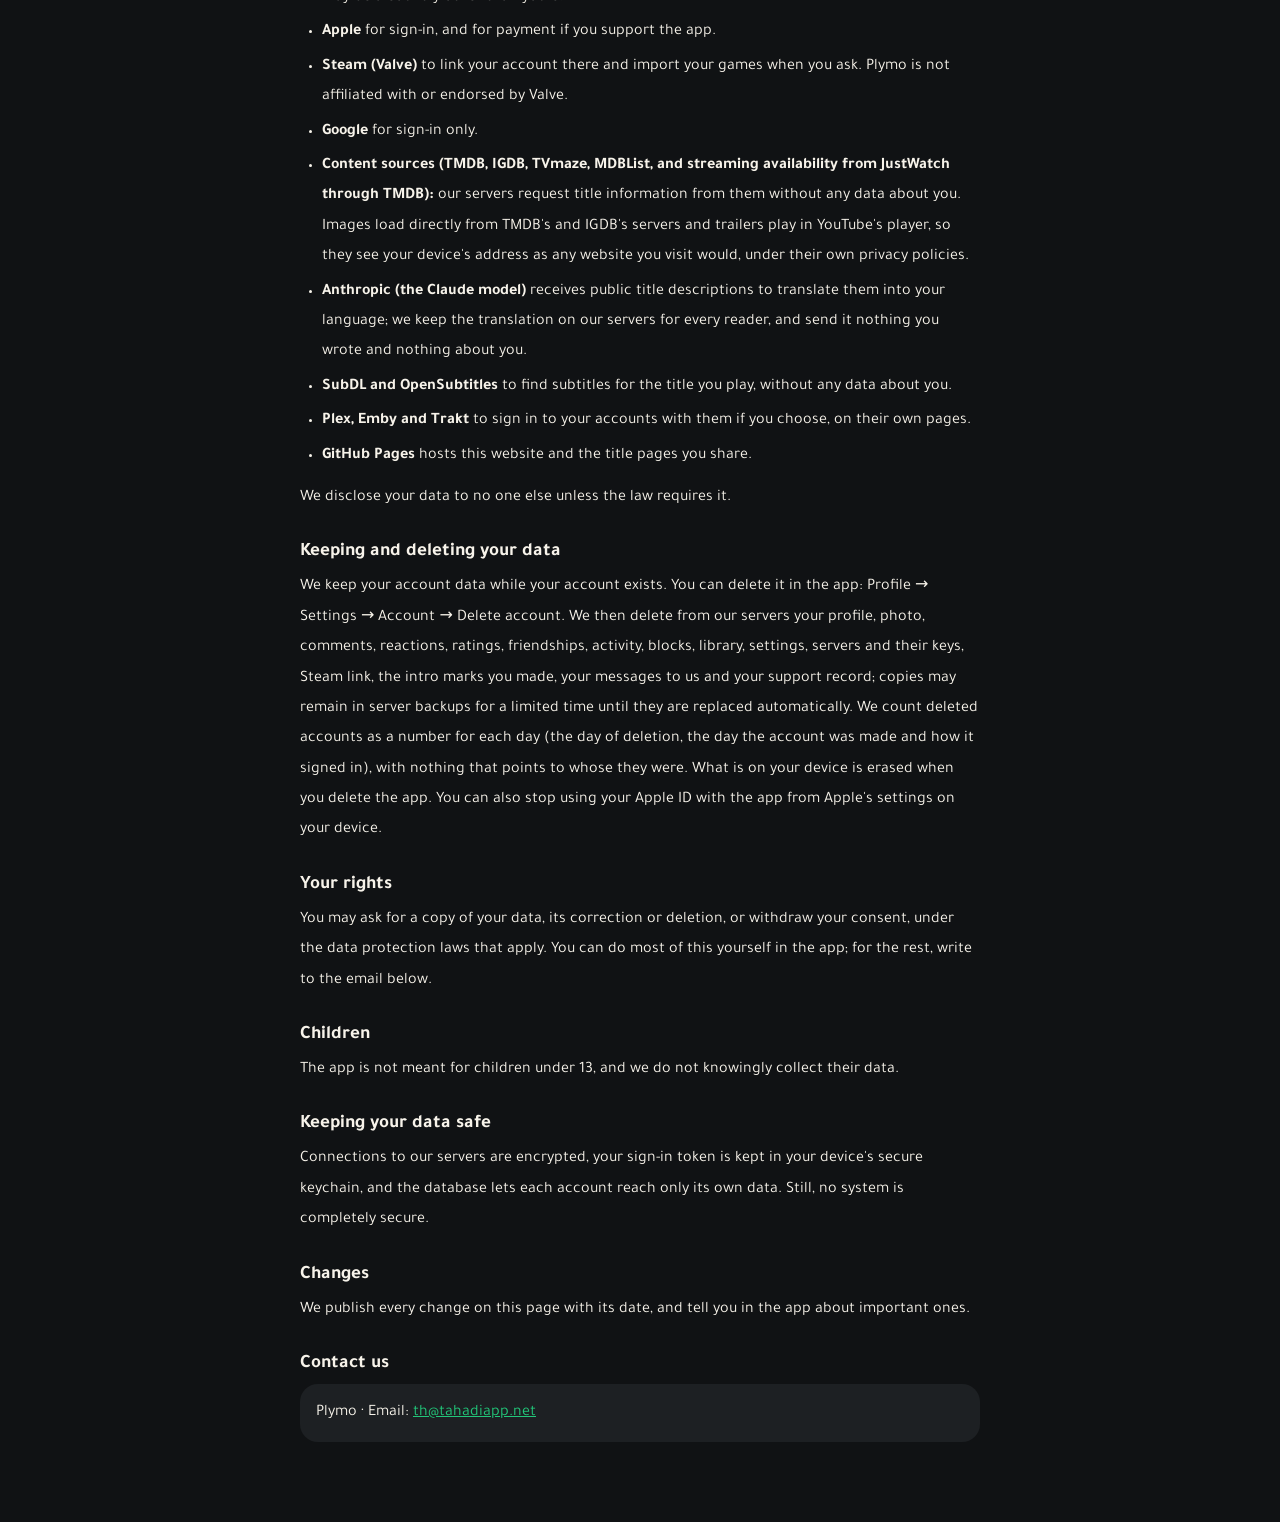
==== commit 86c8abde: "App Store: Apple's own badge with the store link in place of «coming soon»; privacy: the install id'" ====
--- a/privacy/index.html
+++ b/privacy/index.html
@@ -27,7 +27,7 @@
 
     <article>
       <h1>سياسة الخصوصية</h1>
-      <p class="updated">آخر تحديث: 8 نوفمبر 2026</p>
+      <p class="updated">آخر تحديث: 10 نوفمبر 2026</p>
       <p>Plymo تطبيق لمتابعة الأفلام والمسلسلات والألعاب. توضح هذه الصفحة ما نجمعه من بياناتك، ولماذا، ومن يراه، وكيف تحذفه. استخدامك للتطبيق يعني موافقتك عليها.</p>
 
       <h2>ما يبقى على جهازك فقط</h2>
@@ -45,7 +45,7 @@
         <li><strong>رسائل «تواصل معنا»:</strong> نوع رسالتك ونصّها، والبريد الذي تكتبه للرد عليك إن كتبته، ورقم نسخة التطبيق وطراز الجهاز ولغته، ومعها حسابك إن كنت مسجّلًا. لا يقرؤها إلا مشرف التطبيق.</li>
         <li><strong>دعم التطبيق (اختياري):</strong> إذا دعمت Plymo بشراء داخل التطبيق تتولّى Apple الدفع كله، فلا تصلنا بطاقتك ولا شيء من حسابك عند Apple. وإن كنت مسجّل الدخول نستلم من Apple ما يثبت الشراء، فنحفظ مع حسابك: باقة الدعم، ورقم عملية Apple وتاريخها، والمبلغ الذي دفعته وعملته، وإن استُرجع المبلغ. نستعملها لشارة الداعم التي تختار أنت إظهارها بجانب اسمك، ويراها مشرف التطبيق مع اسمك في قائمة الداعمين. وإن دعمت دون حساب تبقى شارتك على جهازك ولا يصلنا شيء، حتى تسجّل الدخول فنحفظ دعمك مع حسابك كما سبق.</li>
         <li><strong>ربط Steam (اختياري):</strong> إذا ربطت حسابك في Steam فإنك تدخل من صفحة Steam نفسها، فلا تصلنا كلمة سرّك. ونحفظ رقم حسابك في Steam واسمك وصورتك فيه مع حسابك، ليبقى الربط على أي جهاز. وحين تطلب استيراد ألعابك نقرأ من Steam قائمة ألعابك وساعات لعبها، ولا نحفظ القائمة على خوادمنا؛ وما تختار إضافته منها يصير جزءًا من مكتبتك ويُحفظ مثلها في حسابك. وتقدر فك الربط متى شئت من الإعدادات.</li>
-        <li><strong>بيانات تقنية:</strong> لحماية الخدمة من الإفراط نعدّ طلبات كل حساب، وطلبات كل جهاز يستعمل التطبيق دون حساب ببصمة مشفّرة لمعرّف التثبيت أو لعنوان الجهاز، لا يُعرف منها أيٌّ منهما، وتُمسح خلال ساعة. وسجلات تشغيل عادية عند مزوّد الاستضافة (مثل عنوان الجهاز ووقت الطلب) تُحفظ مدة محدودة.</li>
+        <li><strong>بيانات تقنية:</strong> لحماية الخدمة من الإفراط نعدّ طلبات كل حساب، وطلبات كل جهاز يستعمل التطبيق دون حساب ببصمة مشفّرة لمعرّف التثبيت أو لعنوان الجهاز، لا يُعرف منها أيٌّ منهما، وتُمسح خلال ساعة. ولنعرف كم جهازًا يستعمل التطبيق دون حساب نحفظ بصمة معرّف التثبيت وحدها مع أول وآخر يوم استُعمل فيه دون حساب، وهل دخل منه حساب بعد ذلك، دون أي ربط بحسابك أو باسمك. وسجلات تشغيل عادية عند مزوّد الاستضافة (مثل عنوان الجهاز ووقت الطلب) تُحفظ مدة محدودة.</li>
       </ul>
 
       <h2>ما يُرسل أثناء التصفح</h2>
@@ -104,7 +104,7 @@
 
     <article id="en" lang="en" dir="ltr">
       <h1>Privacy Policy</h1>
-      <p class="updated">Last updated: 8 November 2026</p>
+      <p class="updated">Last updated: 10 November 2026</p>
       <p>Plymo is an app for tracking films, series and games. This page explains what we collect, why, who can see it and how to delete it. By using the app you agree to it.</p>
 
       <h2>What stays on your device only</h2>
@@ -122,7 +122,7 @@
         <li><strong>«Contact us» messages:</strong> your message's topic and text, the email you give for a reply if you give one, the app's version, your device's model and its language, and your account if you are signed in. Only the app's moderator reads them.</li>
         <li><strong>Supporting the app (optional):</strong> if you support Plymo with an in-app purchase, Apple handles the whole payment, so neither your card nor anything of your Apple account reaches us. If you are signed in, we receive Apple's proof of the purchase and keep with your account: the support tier, Apple's transaction number and date, the amount you paid and its currency, and whether it was refunded. We use it for the supporter badge you choose to show beside your name, and the app's moderator sees it with your name in the list of supporters. If you support without an account, your badge stays on your device and nothing reaches us until you sign in, when we keep your support with your account as above.</li>
         <li><strong>Linking Steam (optional):</strong> if you link your Steam account, you sign in on Steam's own page, so your password never reaches us. We keep your Steam account number, name and picture with your account, so the link stays on any device. When you ask to import your games, we read your game list and hours played from Steam and do not keep the list on our servers; the ones you choose to add become part of your library and are kept like it, in your account. You can unlink it anytime in Settings.</li>
-        <li><strong>Technical data:</strong> to protect the service from overuse we count each account's requests, and each device's that uses the app without an account by an encrypted fingerprint of its install id or its address, from which neither can be read back, cleared within an hour; and the ordinary operating logs of our hosting provider (such as your device's address and the time of a request), kept for a limited time.</li>
+        <li><strong>Technical data:</strong> to protect the service from overuse we count each account's requests, and each device's that uses the app without an account by an encrypted fingerprint of its install id or its address, from which neither can be read back, cleared within an hour. To know how many devices use the app without an account, we keep the install id's fingerprint alone, with the first and last day it was used without an account and whether an account later signed in on it, never tied to your account or your name; and the ordinary operating logs of our hosting provider (such as your device's address and the time of a request), kept for a limited time.</li>
       </ul>
 
       <h2>What is sent while you browse</h2>
--- a/assets/site.css
+++ b/assets/site.css
@@ -163,13 +163,10 @@
 }
 .button.primary { background: var(--green); color: var(--on-green); }
 .button.primary:active { filter: brightness(.92); }
-.button.soon {
-  background: var(--card);
-  color: var(--muted);
-  border: 1px solid var(--line);
-  font-weight: 400;
-  font-size: 15px;
-}
+/* Apple's badge as Apple draws it, at the buttons' height, with room
+   around it. */
+.store { display: flex; justify-content: center; padding: 6px 0; }
+.store img { display: block; height: 54px; width: auto; }
 .button svg { width: 20px; height: 20px; }
 
 .pitch {
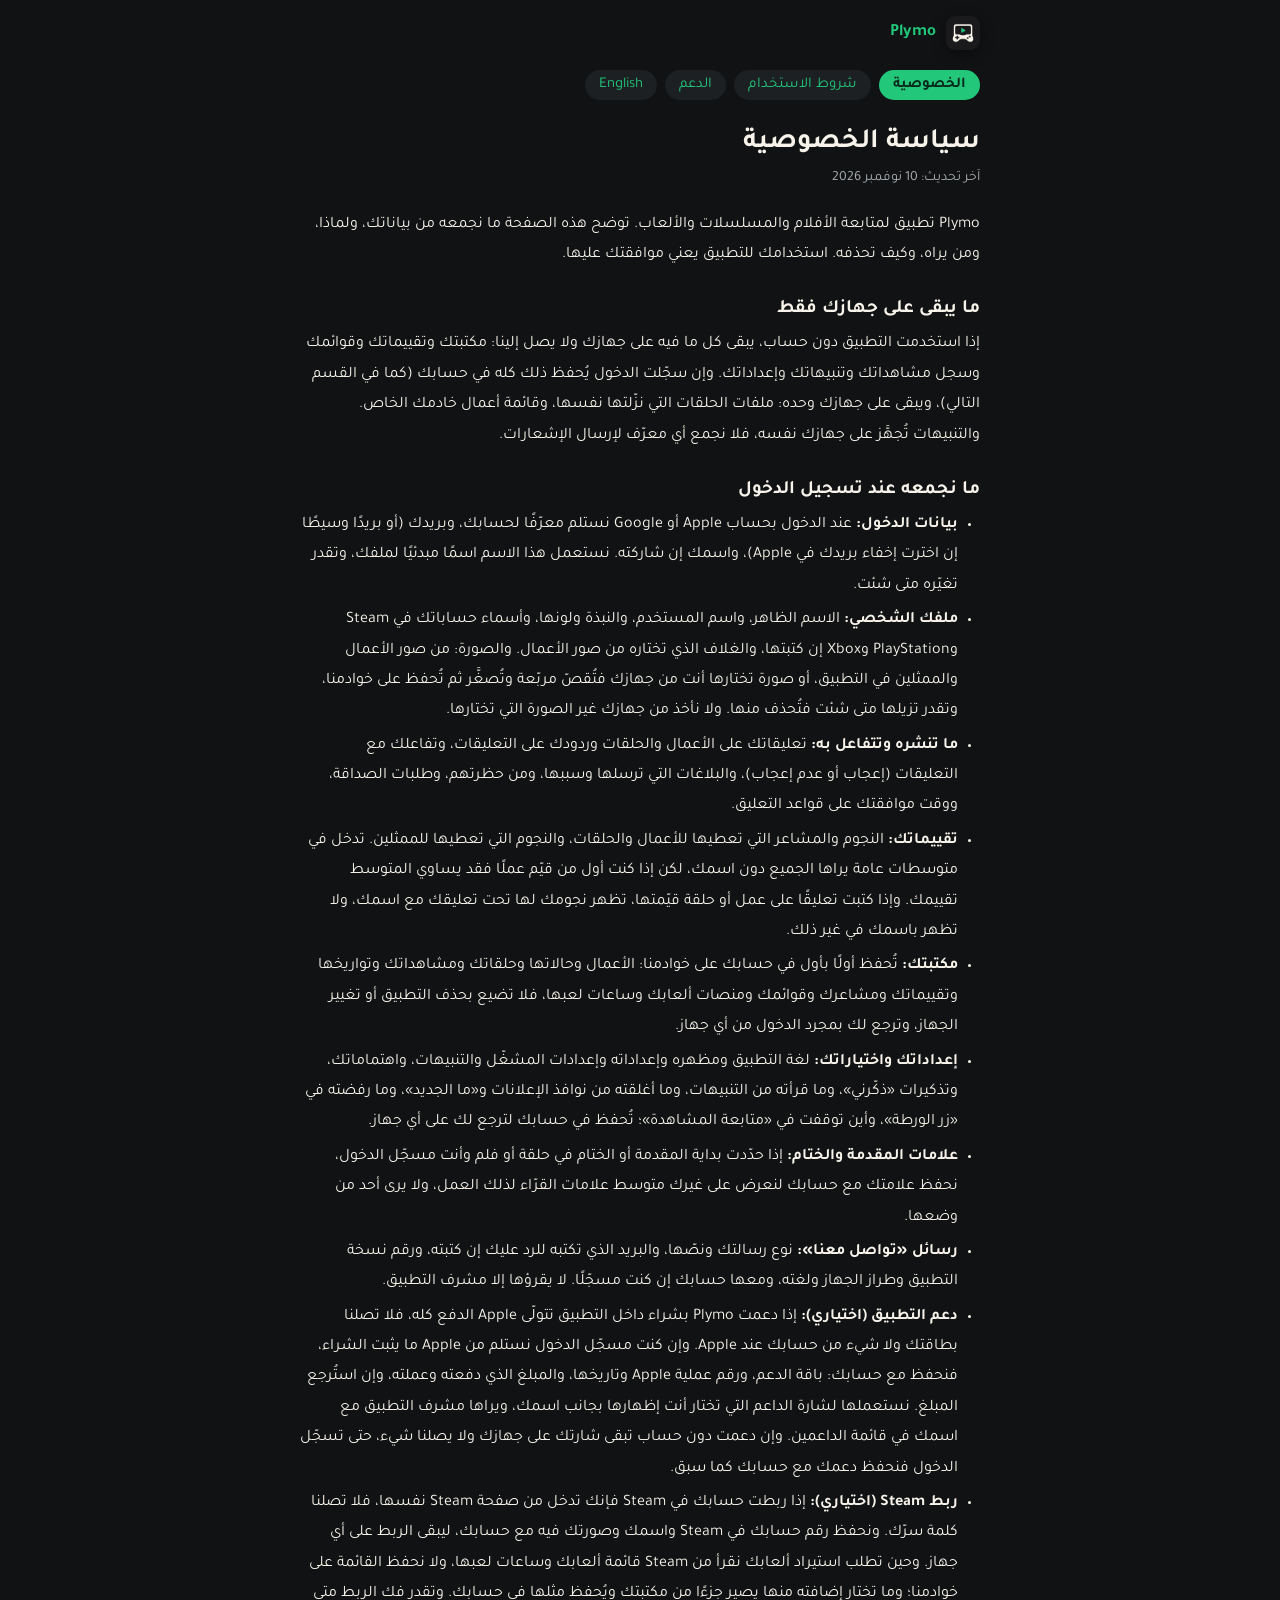
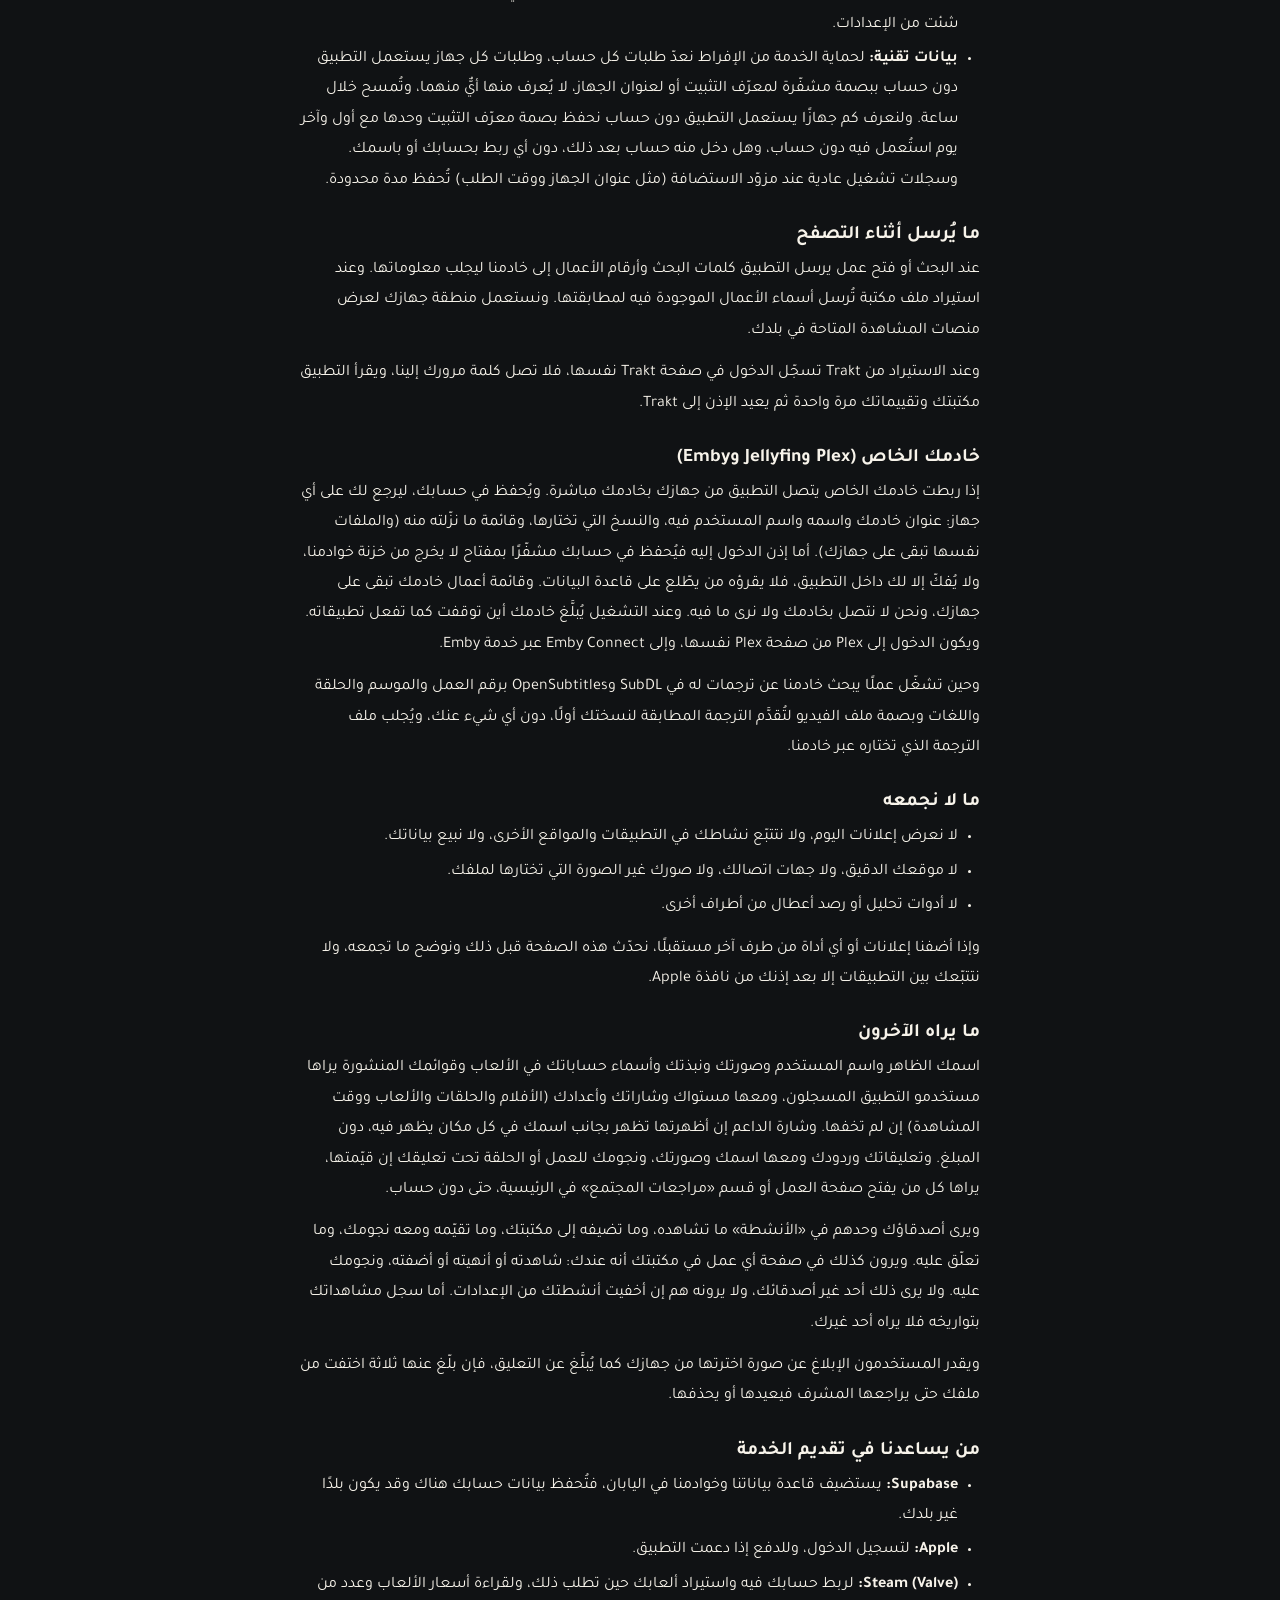
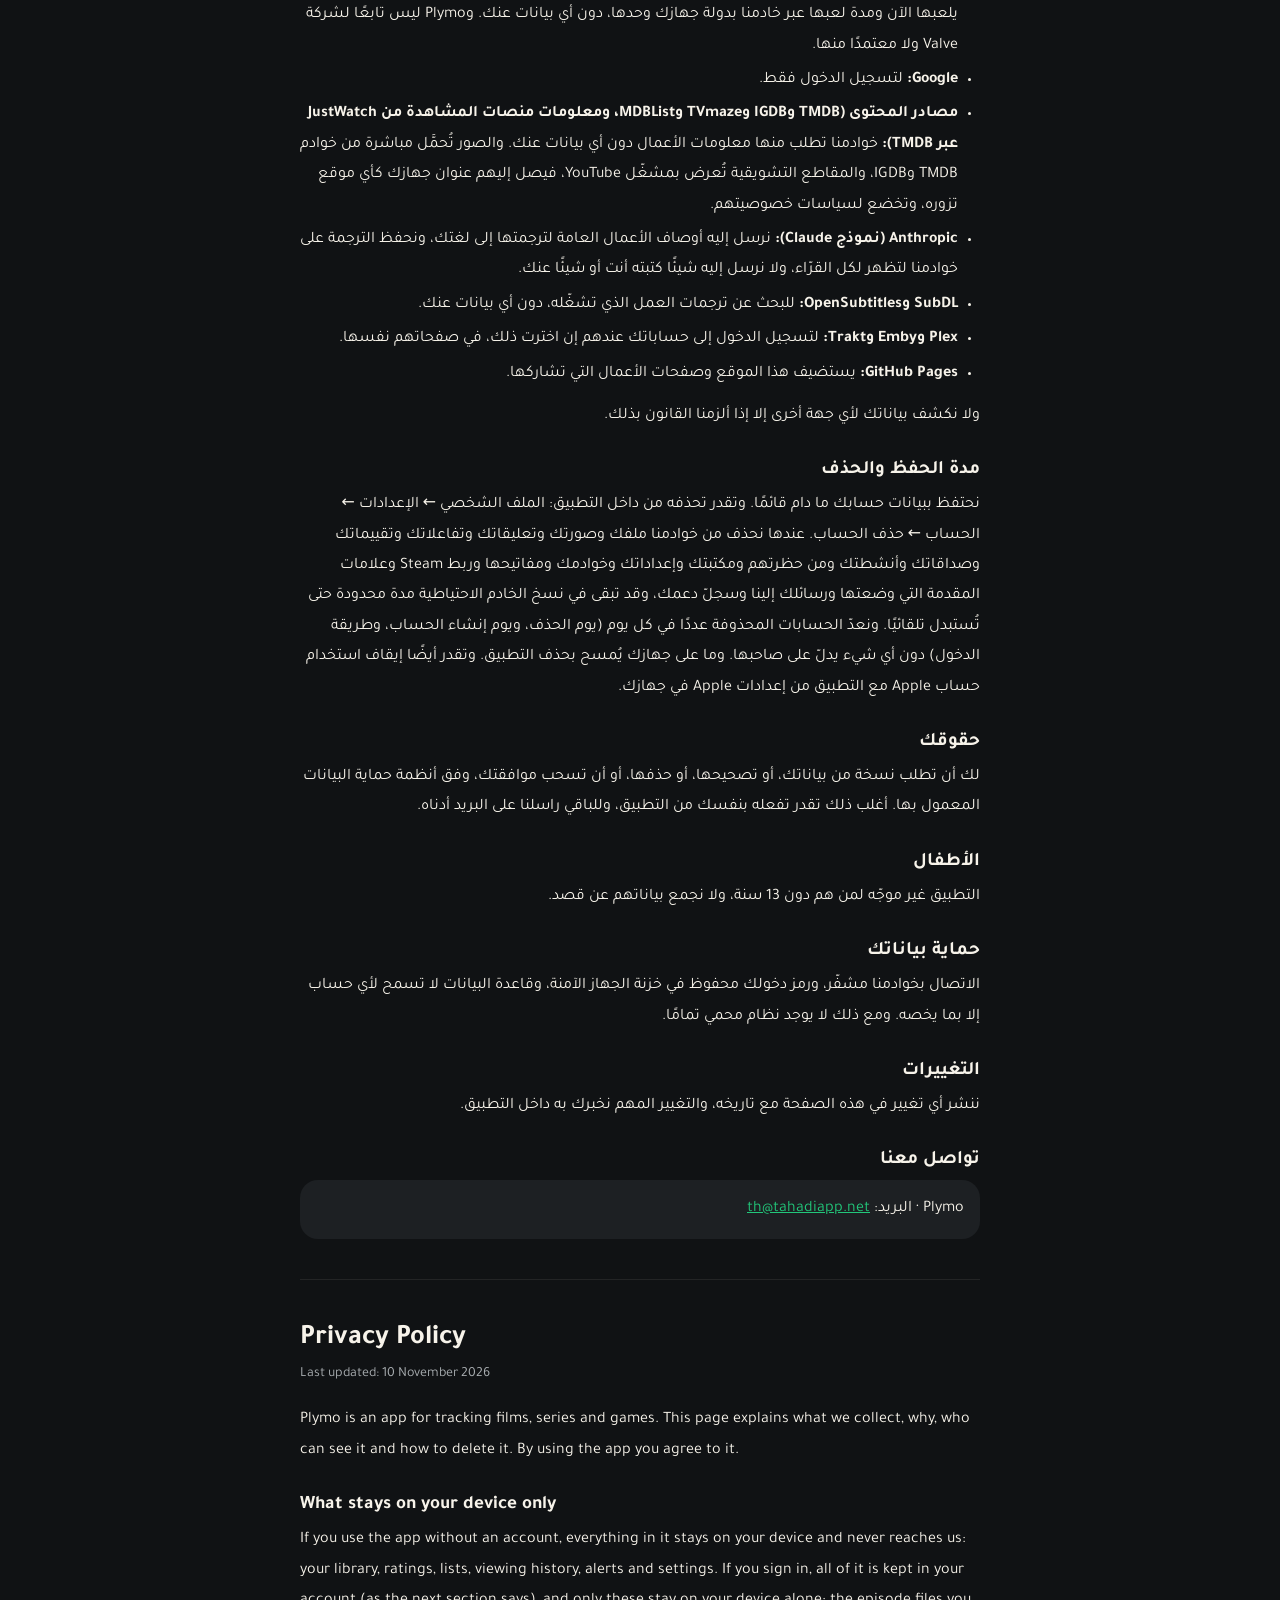
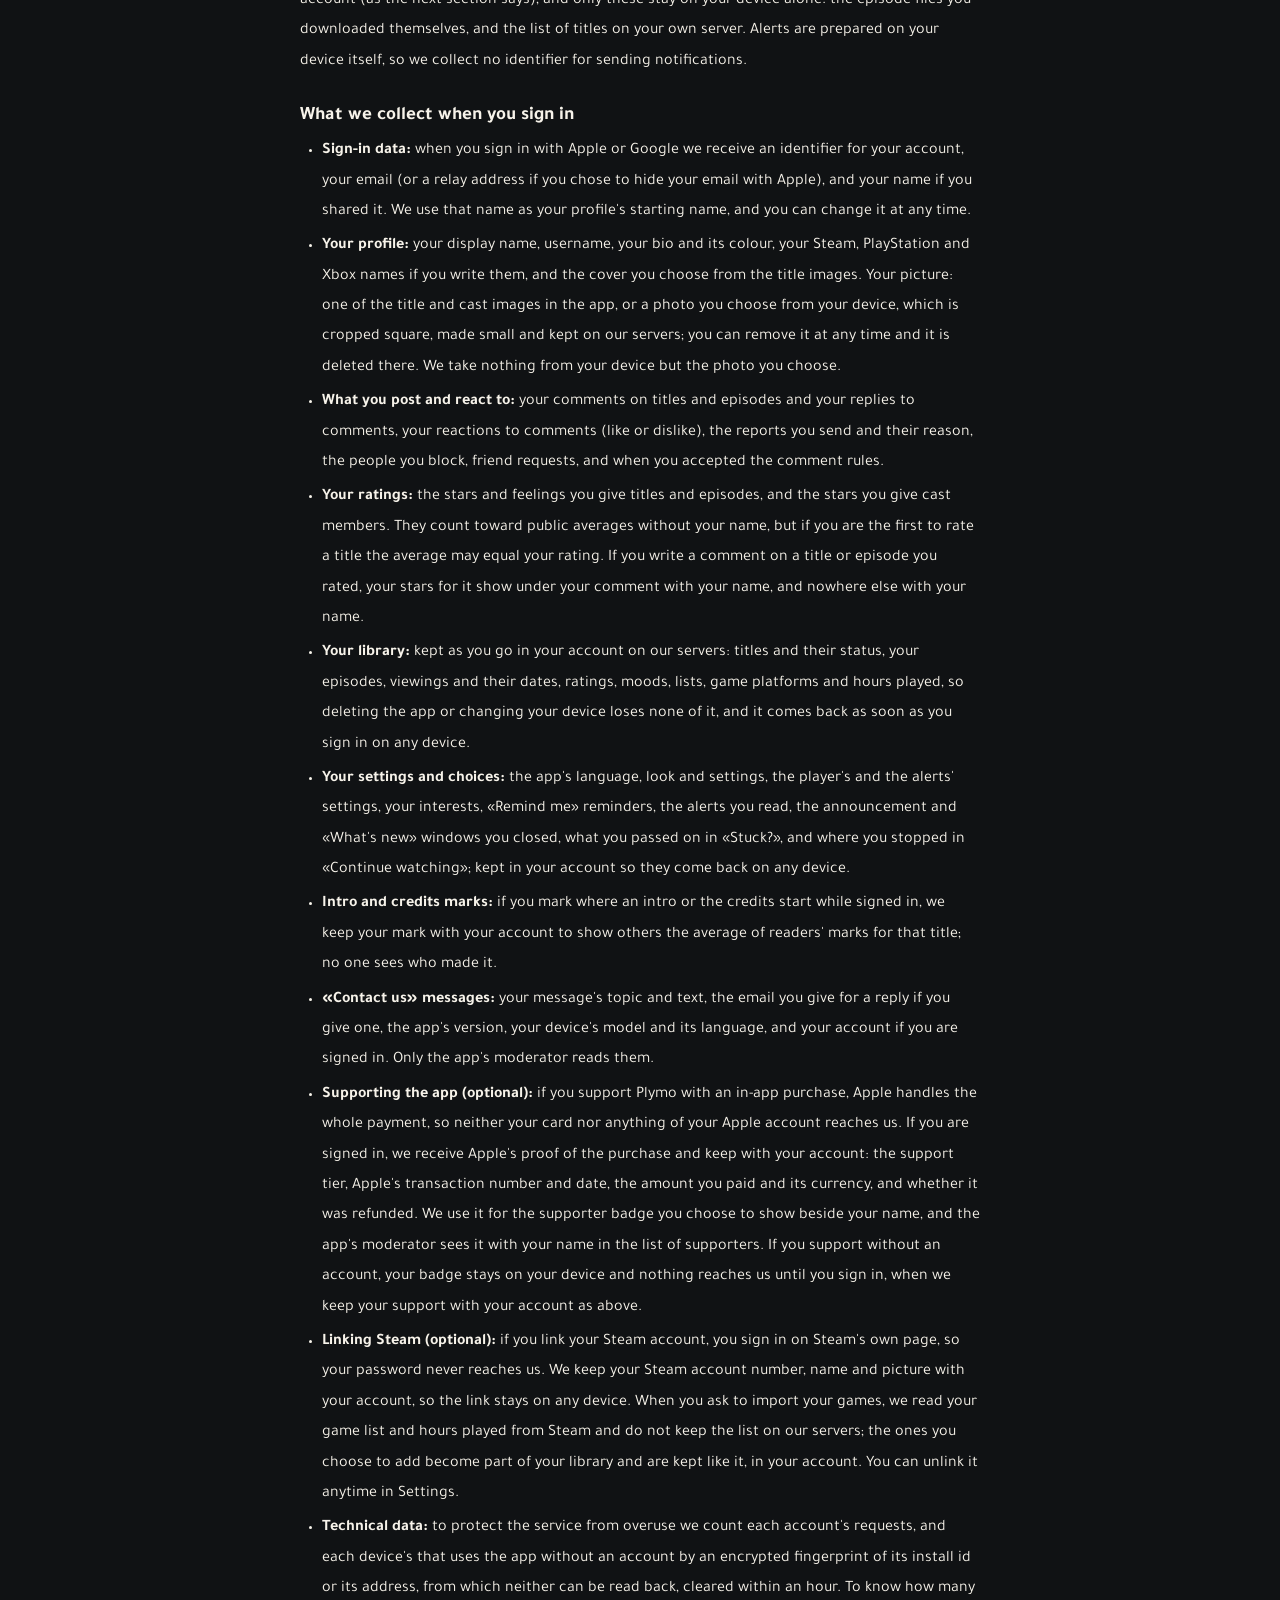
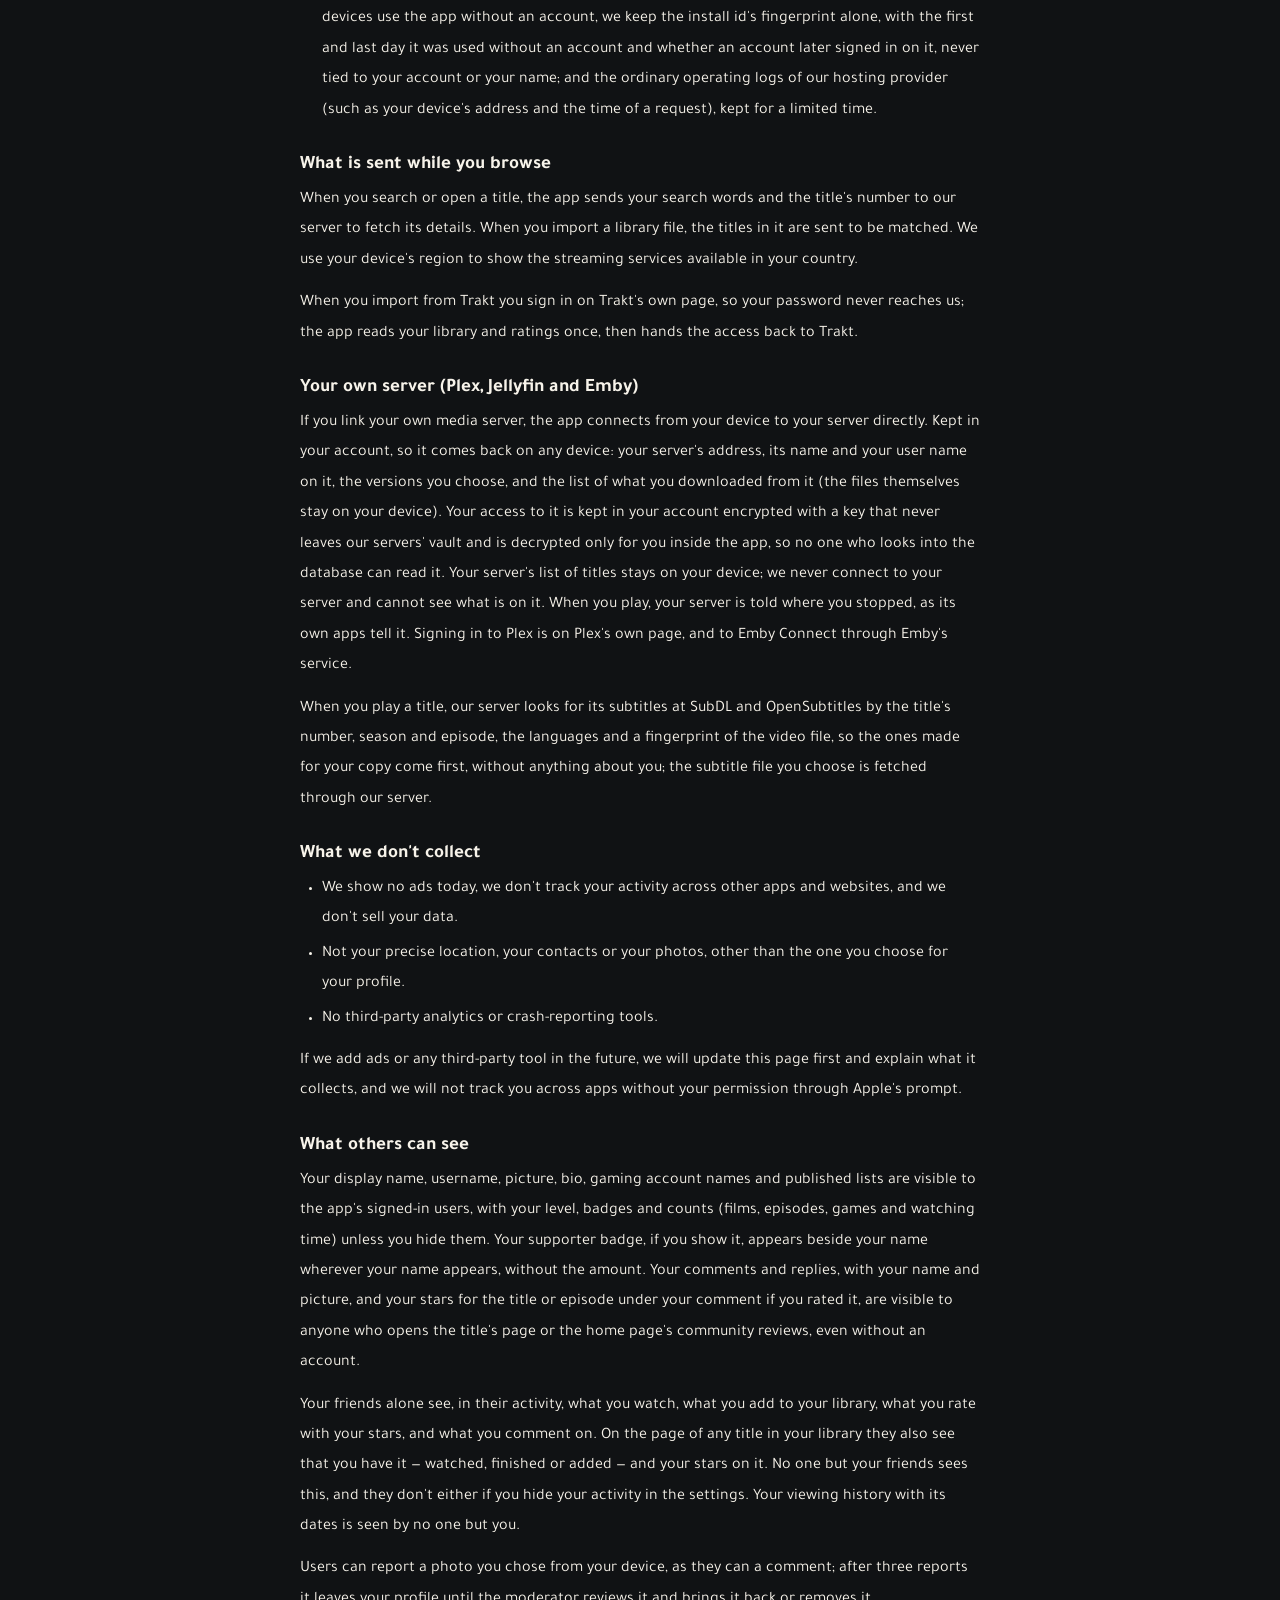
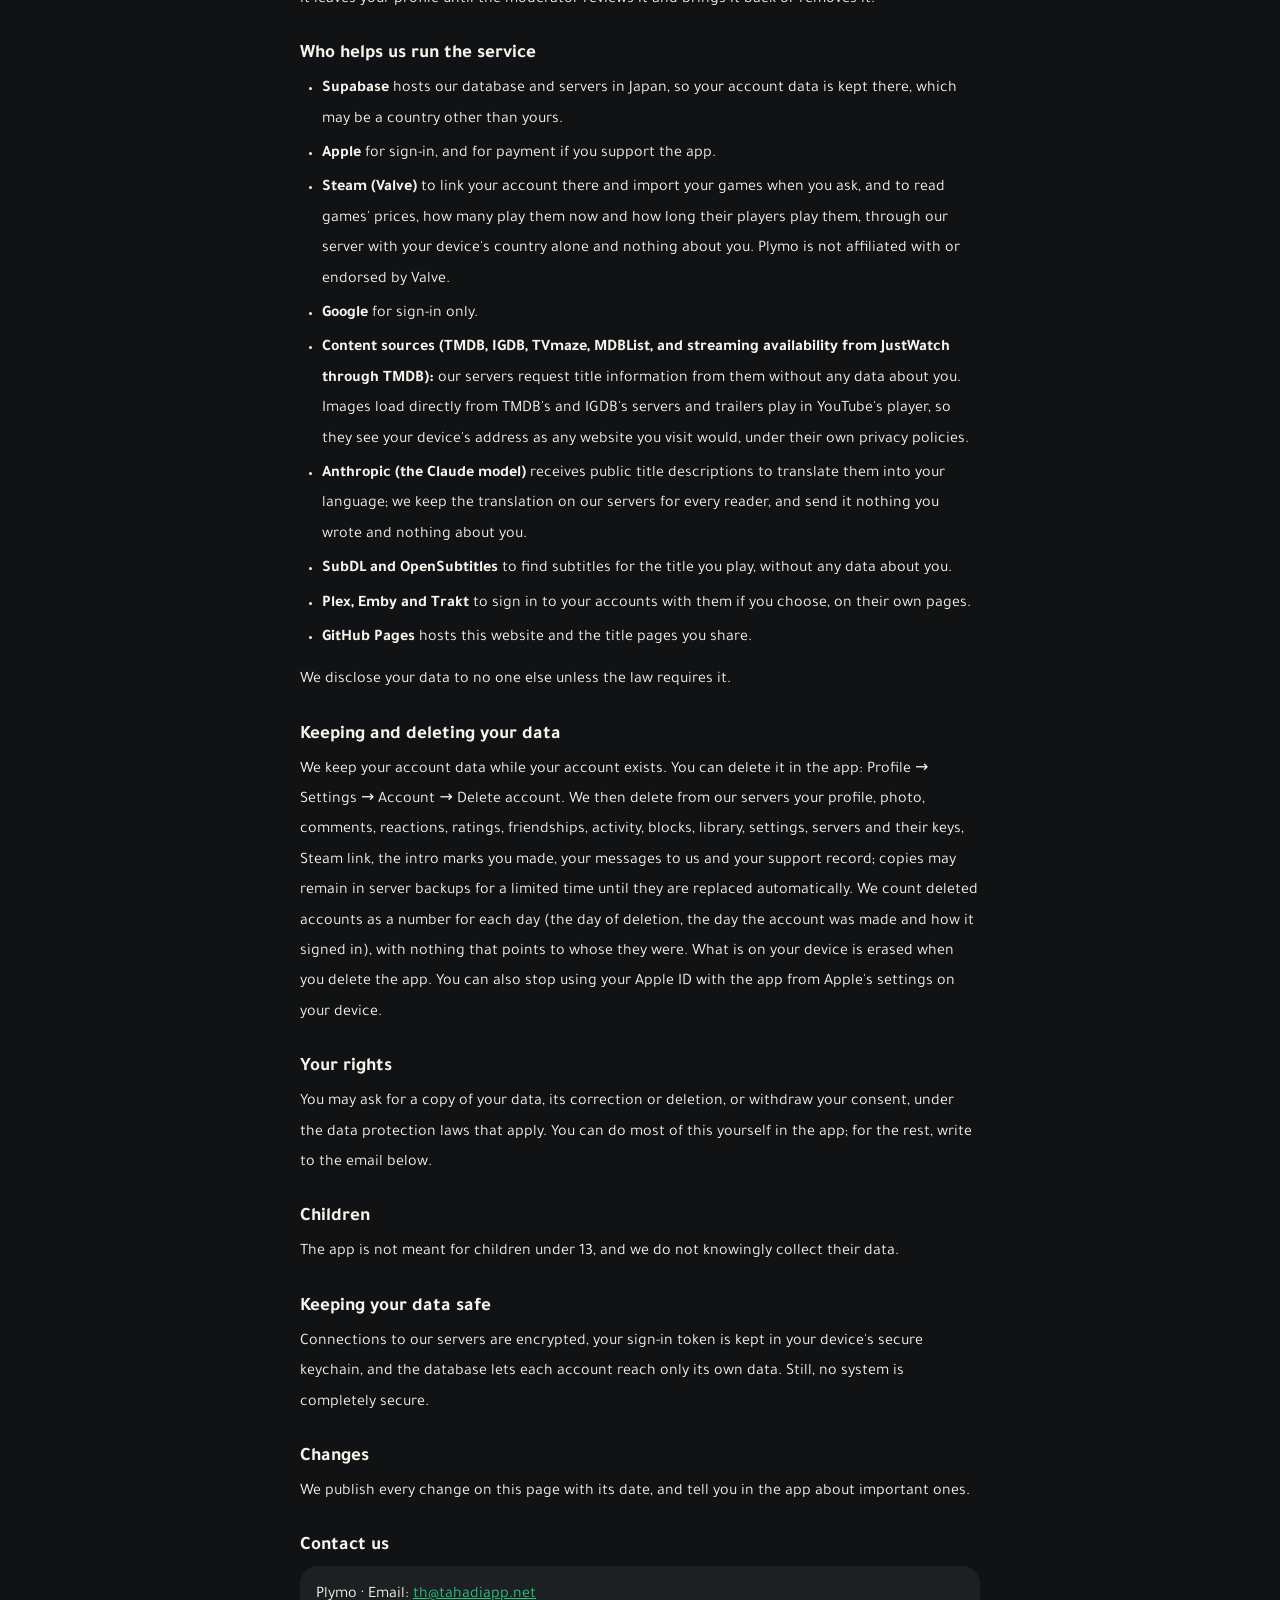
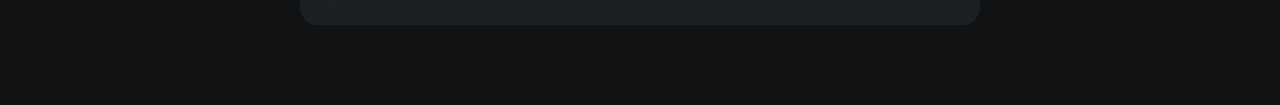
==== commit 99135806: "خصوصية: أصدقاؤك يرون في صفحة العمل أنه عندك ونجومك عليه، وما يُقرأ من Steam: الأسعار وعدد من يلعبها " ====
--- a/privacy/index.html
+++ b/privacy/index.html
@@ -66,14 +66,14 @@
 
       <h2>ما يراه الآخرون</h2>
       <p>اسمك الظاهر واسم المستخدم وصورتك ونبذتك وأسماء حساباتك في الألعاب وقوائمك المنشورة يراها مستخدمو التطبيق المسجلون، ومعها مستواك وشاراتك وأعدادك (الأفلام والحلقات والألعاب ووقت المشاهدة) إن لم تخفها. وشارة الداعم إن أظهرتها تظهر بجانب اسمك في كل مكان يظهر فيه، دون المبلغ. وتعليقاتك وردودك ومعها اسمك وصورتك، ونجومك للعمل أو الحلقة تحت تعليقك إن قيّمتها، يراها كل من يفتح صفحة العمل أو قسم «مراجعات المجتمع» في الرئيسية، حتى دون حساب.</p>
-      <p>ويرى أصدقاؤك وحدهم في «الأنشطة» ما تشاهده، وما تضيفه إلى مكتبتك، وما تقيّمه ومعه نجومك، وما تعلّق عليه، إلا إن أخفيت أنشطتك من الإعدادات. أما مكتبتك كاملة وسجل مشاهداتك فلا يراهما أحد غيرك.</p>
+      <p>ويرى أصدقاؤك وحدهم في «الأنشطة» ما تشاهده، وما تضيفه إلى مكتبتك، وما تقيّمه ومعه نجومك، وما تعلّق عليه. ويرون كذلك في صفحة أي عمل في مكتبتك أنه عندك: شاهدته أو أنهيته أو أضفته، ونجومك عليه. ولا يرى ذلك أحد غير أصدقائك، ولا يرونه هم إن أخفيت أنشطتك من الإعدادات. أما سجل مشاهداتك بتواريخه فلا يراه أحد غيرك.</p>
       <p>ويقدر المستخدمون الإبلاغ عن صورة اخترتها من جهازك كما يُبلَّغ عن التعليق، فإن بلّغ عنها ثلاثة اختفت من ملفك حتى يراجعها المشرف فيعيدها أو يحذفها.</p>
 
       <h2>من يساعدنا في تقديم الخدمة</h2>
       <ul>
         <li><strong>Supabase:</strong> يستضيف قاعدة بياناتنا وخوادمنا في اليابان، فتُحفظ بيانات حسابك هناك وقد يكون بلدًا غير بلدك.</li>
         <li><strong>Apple:</strong> لتسجيل الدخول، وللدفع إذا دعمت التطبيق.</li>
-        <li><strong>Steam (Valve):</strong> لربط حسابك فيه واستيراد ألعابك حين تطلب ذلك. وPlymo ليس تابعًا لشركة Valve ولا معتمدًا منها.</li>
+        <li><strong>Steam (Valve):</strong> لربط حسابك فيه واستيراد ألعابك حين تطلب ذلك، ولقراءة أسعار الألعاب وعدد من يلعبها الآن ومدة لعبها عبر خادمنا بدولة جهازك وحدها، دون أي بيانات عنك. وPlymo ليس تابعًا لشركة Valve ولا معتمدًا منها.</li>
         <li><strong>Google:</strong> لتسجيل الدخول فقط.</li>
         <li><strong>مصادر المحتوى (TMDB وIGDB وTVmaze وMDBList، ومعلومات منصات المشاهدة من JustWatch عبر TMDB):</strong> خوادمنا تطلب منها معلومات الأعمال دون أي بيانات عنك. والصور تُحمَّل مباشرة من خوادم TMDB وIGDB، والمقاطع التشويقية تُعرض بمشغّل YouTube، فيصل إليهم عنوان جهازك كأي موقع تزوره، وتخضع لسياسات خصوصيتهم.</li>
         <li><strong>Anthropic (نموذج Claude):</strong> نرسل إليه أوصاف الأعمال العامة لترجمتها إلى لغتك، ونحفظ الترجمة على خوادمنا لتظهر لكل القرّاء، ولا نرسل إليه شيئًا كتبته أنت أو شيئًا عنك.</li>
@@ -143,14 +143,14 @@
 
       <h2>What others can see</h2>
       <p>Your display name, username, picture, bio, gaming account names and published lists are visible to the app's signed-in users, with your level, badges and counts (films, episodes, games and watching time) unless you hide them. Your supporter badge, if you show it, appears beside your name wherever your name appears, without the amount. Your comments and replies, with your name and picture, and your stars for the title or episode under your comment if you rated it, are visible to anyone who opens the title's page or the home page's community reviews, even without an account.</p>
-      <p>Your friends alone see, in their activity, what you watch, what you add to your library, what you rate with your stars, and what you comment on, unless you hide your activity in the settings. Your whole library and viewing history are seen by no one but you.</p>
+      <p>Your friends alone see, in their activity, what you watch, what you add to your library, what you rate with your stars, and what you comment on. On the page of any title in your library they also see that you have it — watched, finished or added — and your stars on it. No one but your friends sees this, and they don't either if you hide your activity in the settings. Your viewing history with its dates is seen by no one but you.</p>
       <p>Users can report a photo you chose from your device, as they can a comment; after three reports it leaves your profile until the moderator reviews it and brings it back or removes it.</p>
 
       <h2>Who helps us run the service</h2>
       <ul>
         <li><strong>Supabase</strong> hosts our database and servers in Japan, so your account data is kept there, which may be a country other than yours.</li>
         <li><strong>Apple</strong> for sign-in, and for payment if you support the app.</li>
-        <li><strong>Steam (Valve)</strong> to link your account there and import your games when you ask. Plymo is not affiliated with or endorsed by Valve.</li>
+        <li><strong>Steam (Valve)</strong> to link your account there and import your games when you ask, and to read games' prices, how many play them now and how long their players play them, through our server with your device's country alone and nothing about you. Plymo is not affiliated with or endorsed by Valve.</li>
         <li><strong>Google</strong> for sign-in only.</li>
         <li><strong>Content sources (TMDB, IGDB, TVmaze, MDBList, and streaming availability from JustWatch through TMDB):</strong> our servers request title information from them without any data about you. Images load directly from TMDB's and IGDB's servers and trailers play in YouTube's player, so they see your device's address as any website you visit would, under their own privacy policies.</li>
         <li><strong>Anthropic (the Claude model)</strong> receives public title descriptions to translate them into your language; we keep the translation on our servers for every reader, and send it nothing you wrote and nothing about you.</li>
